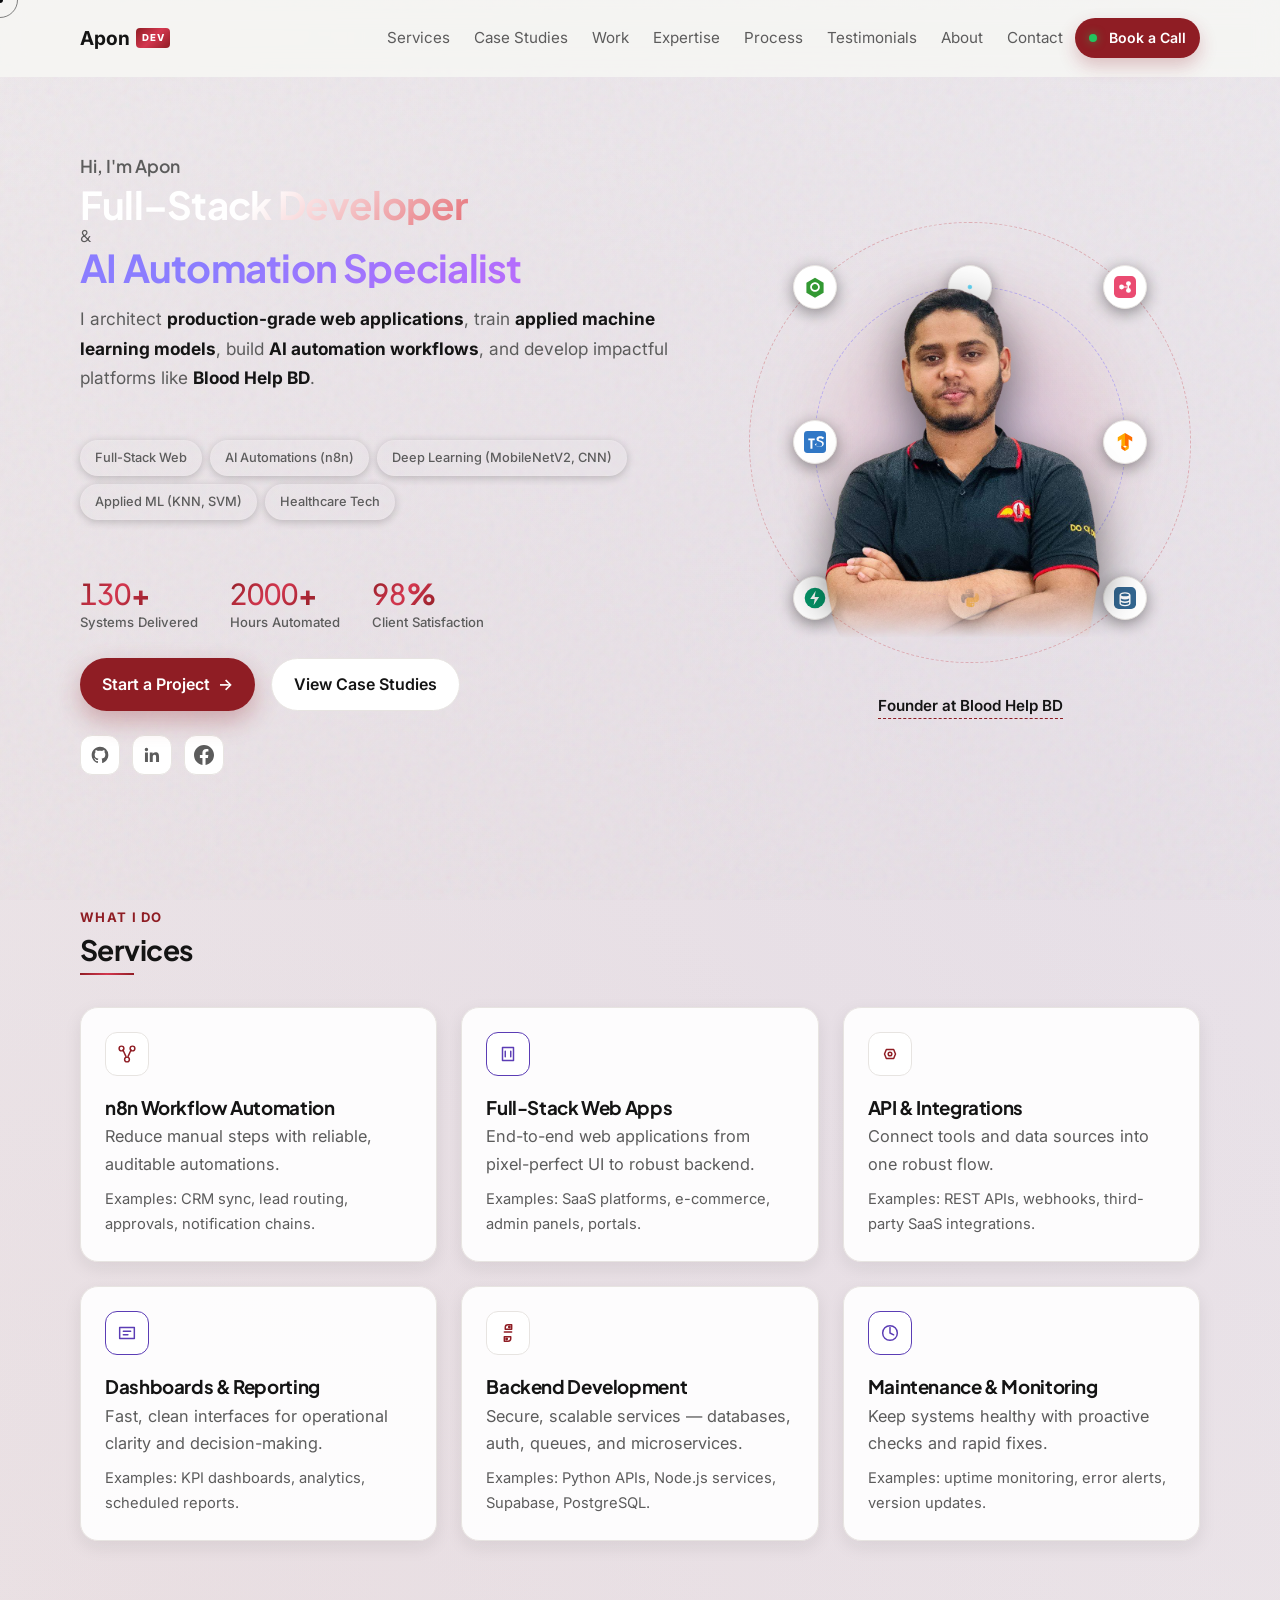
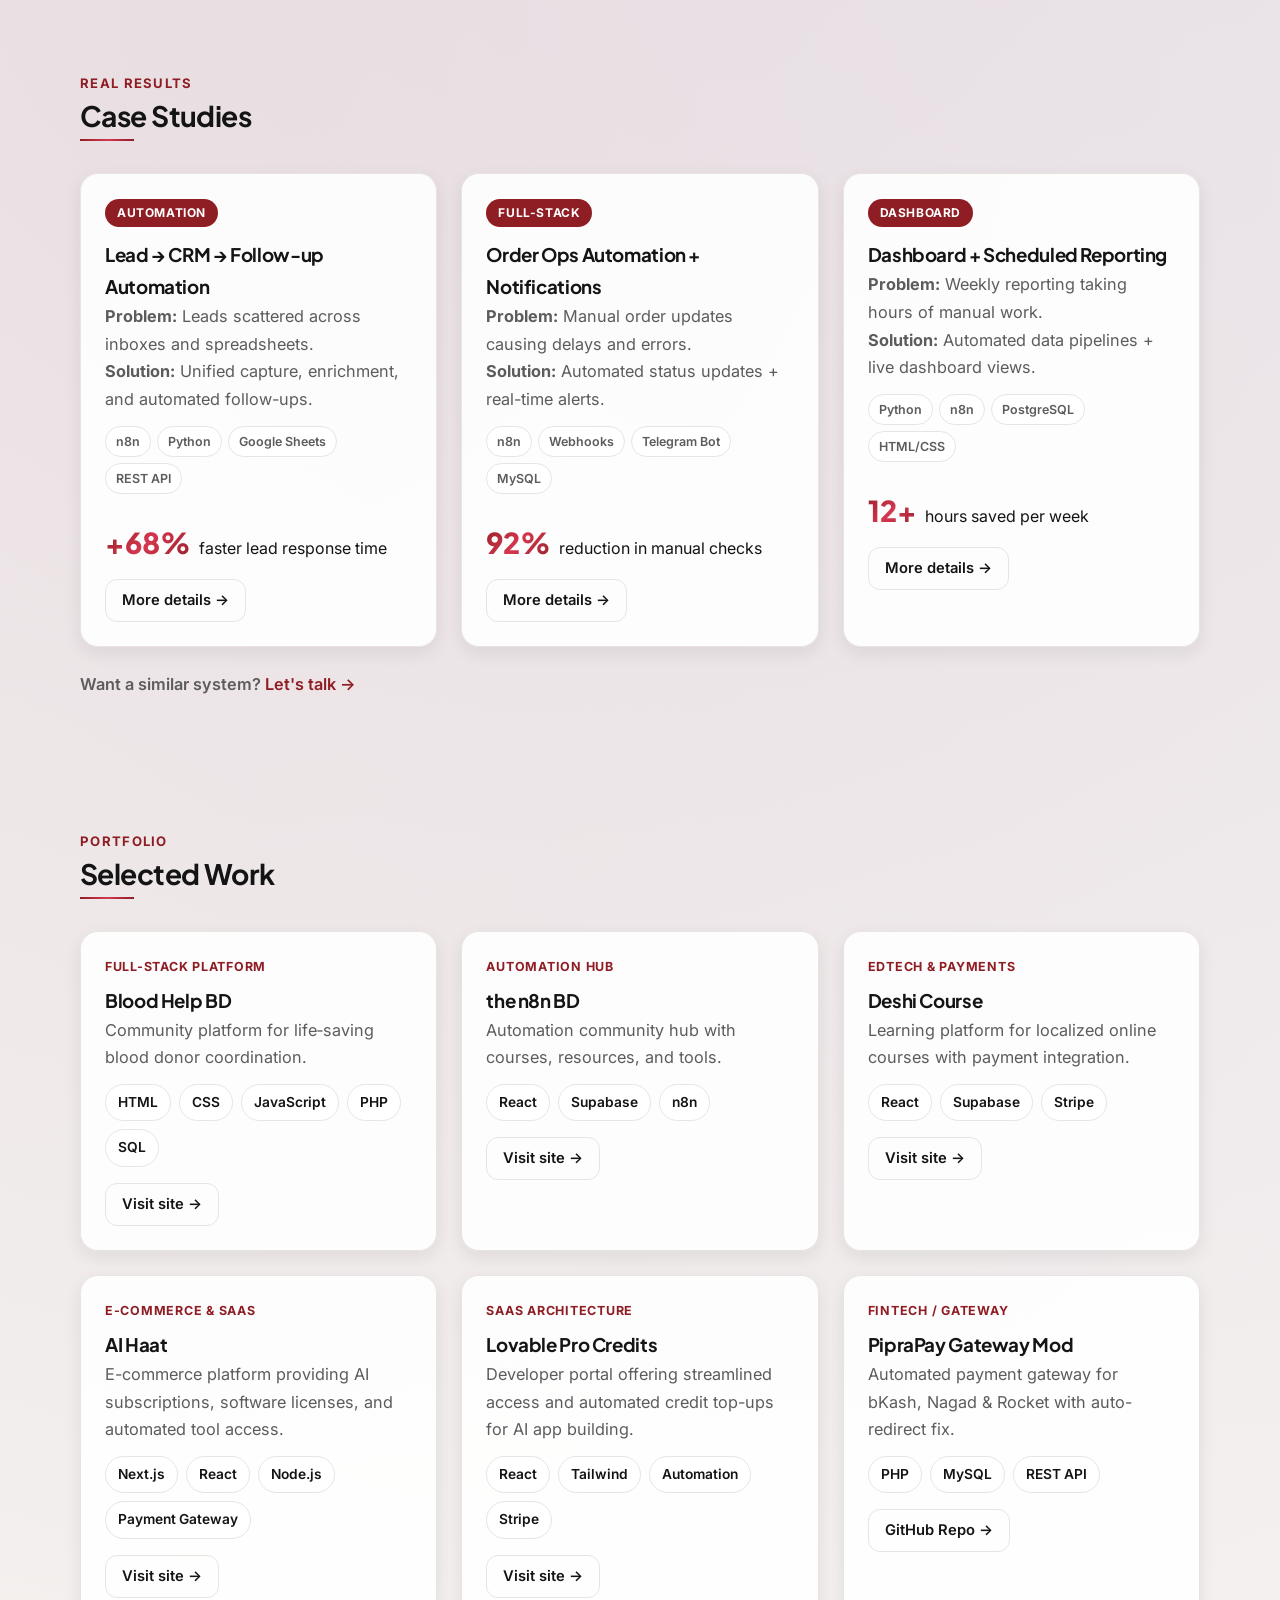
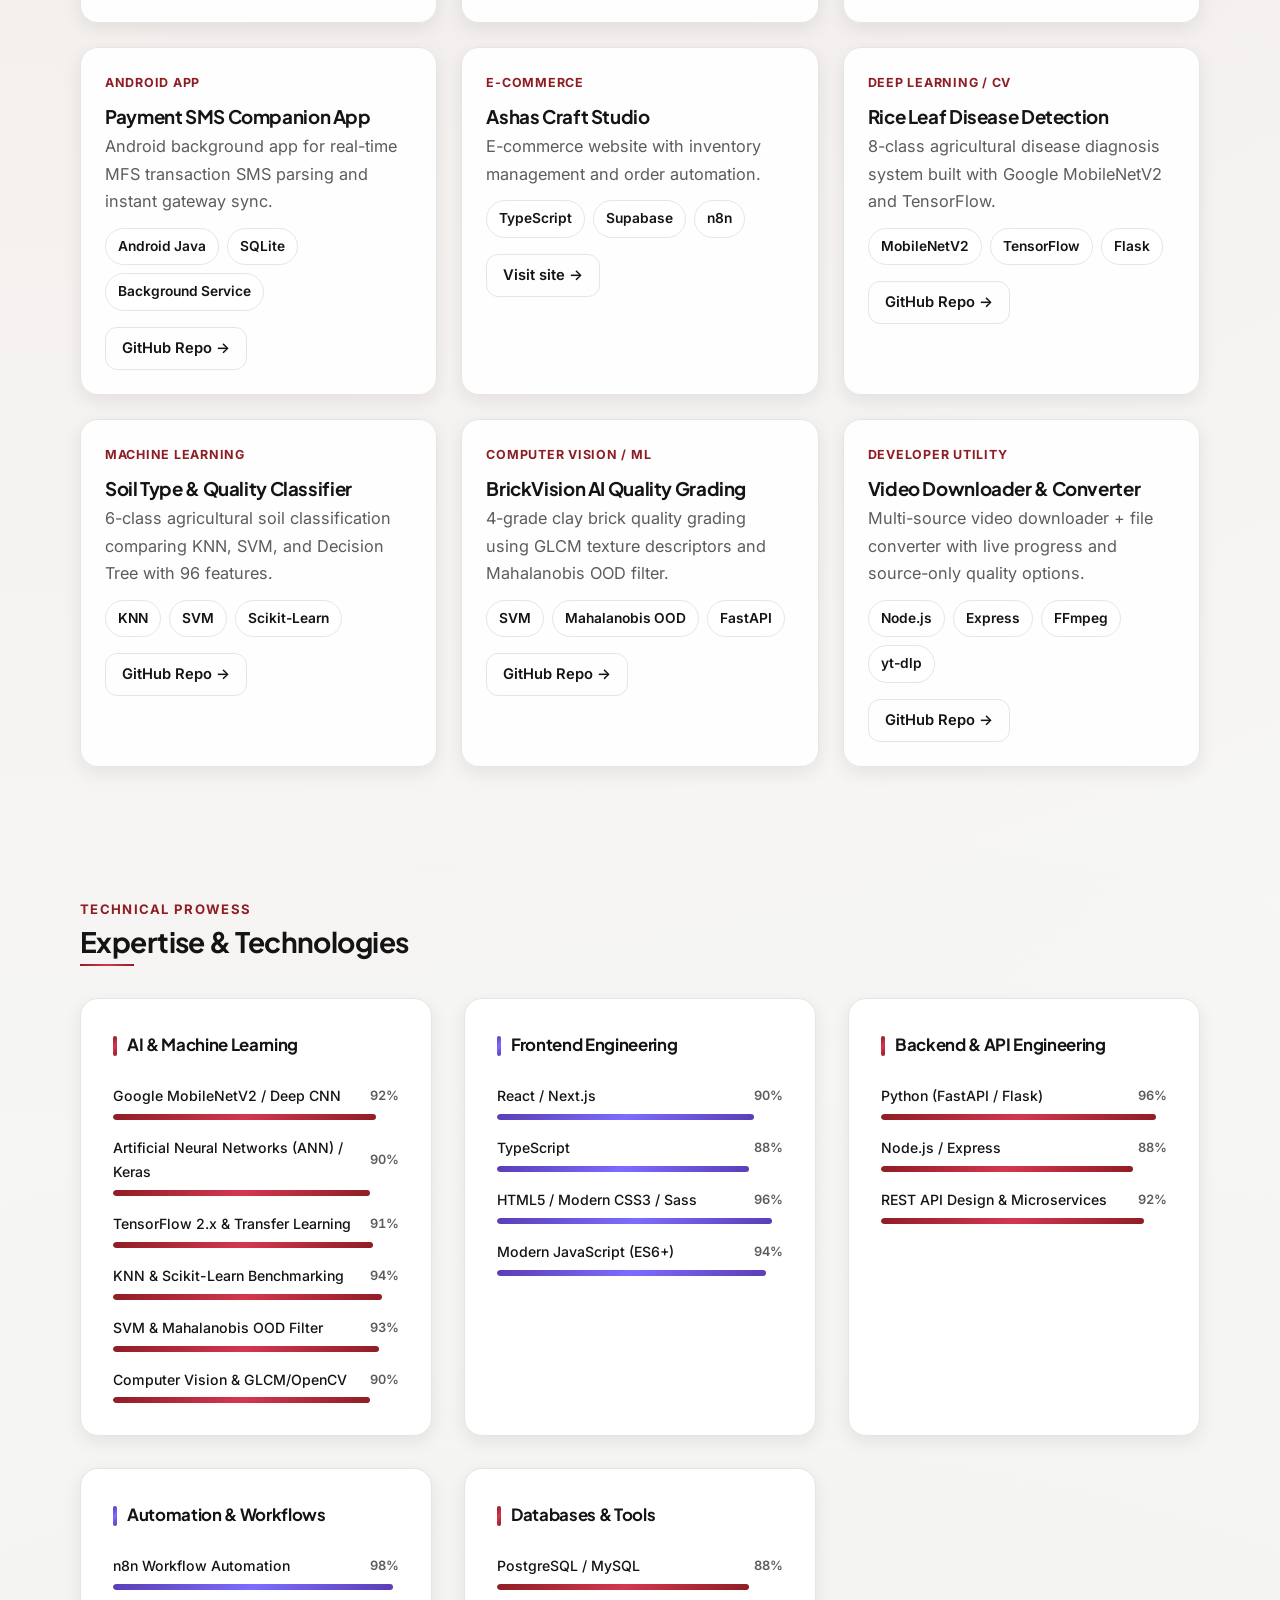
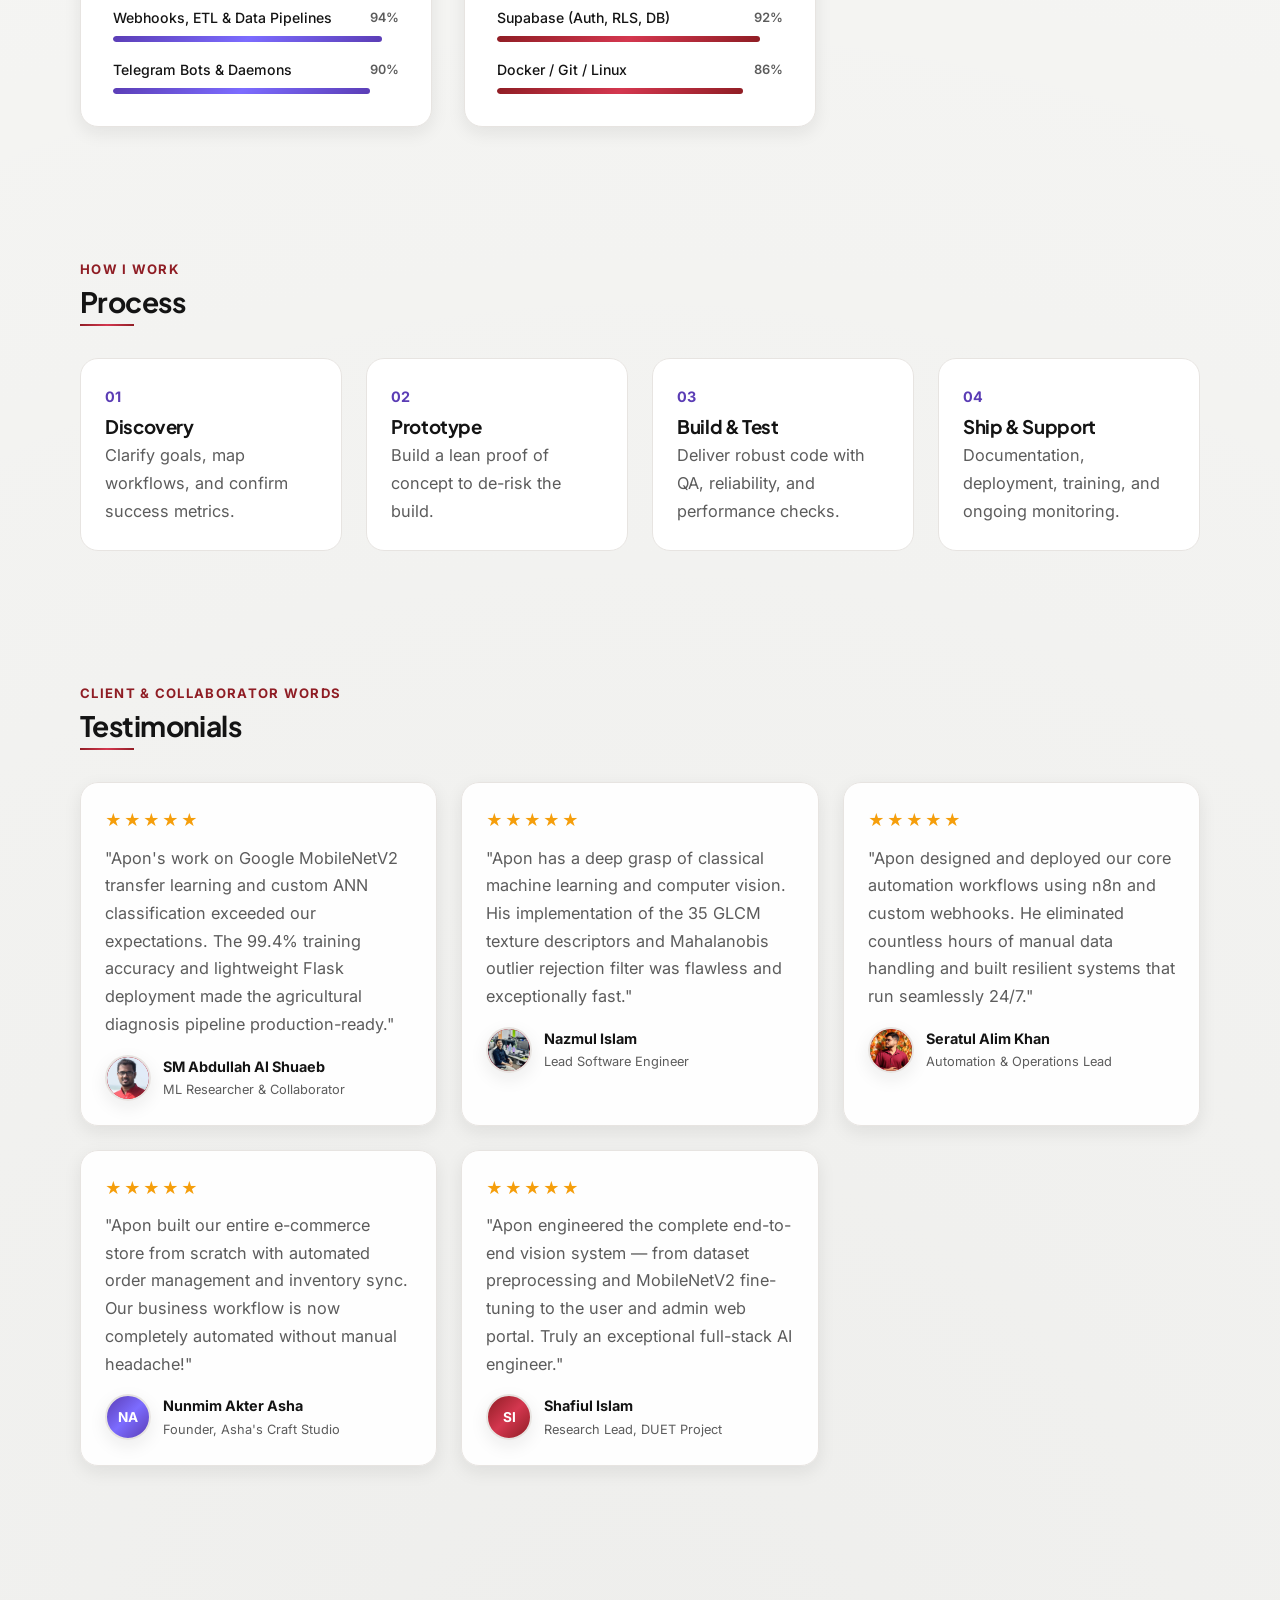
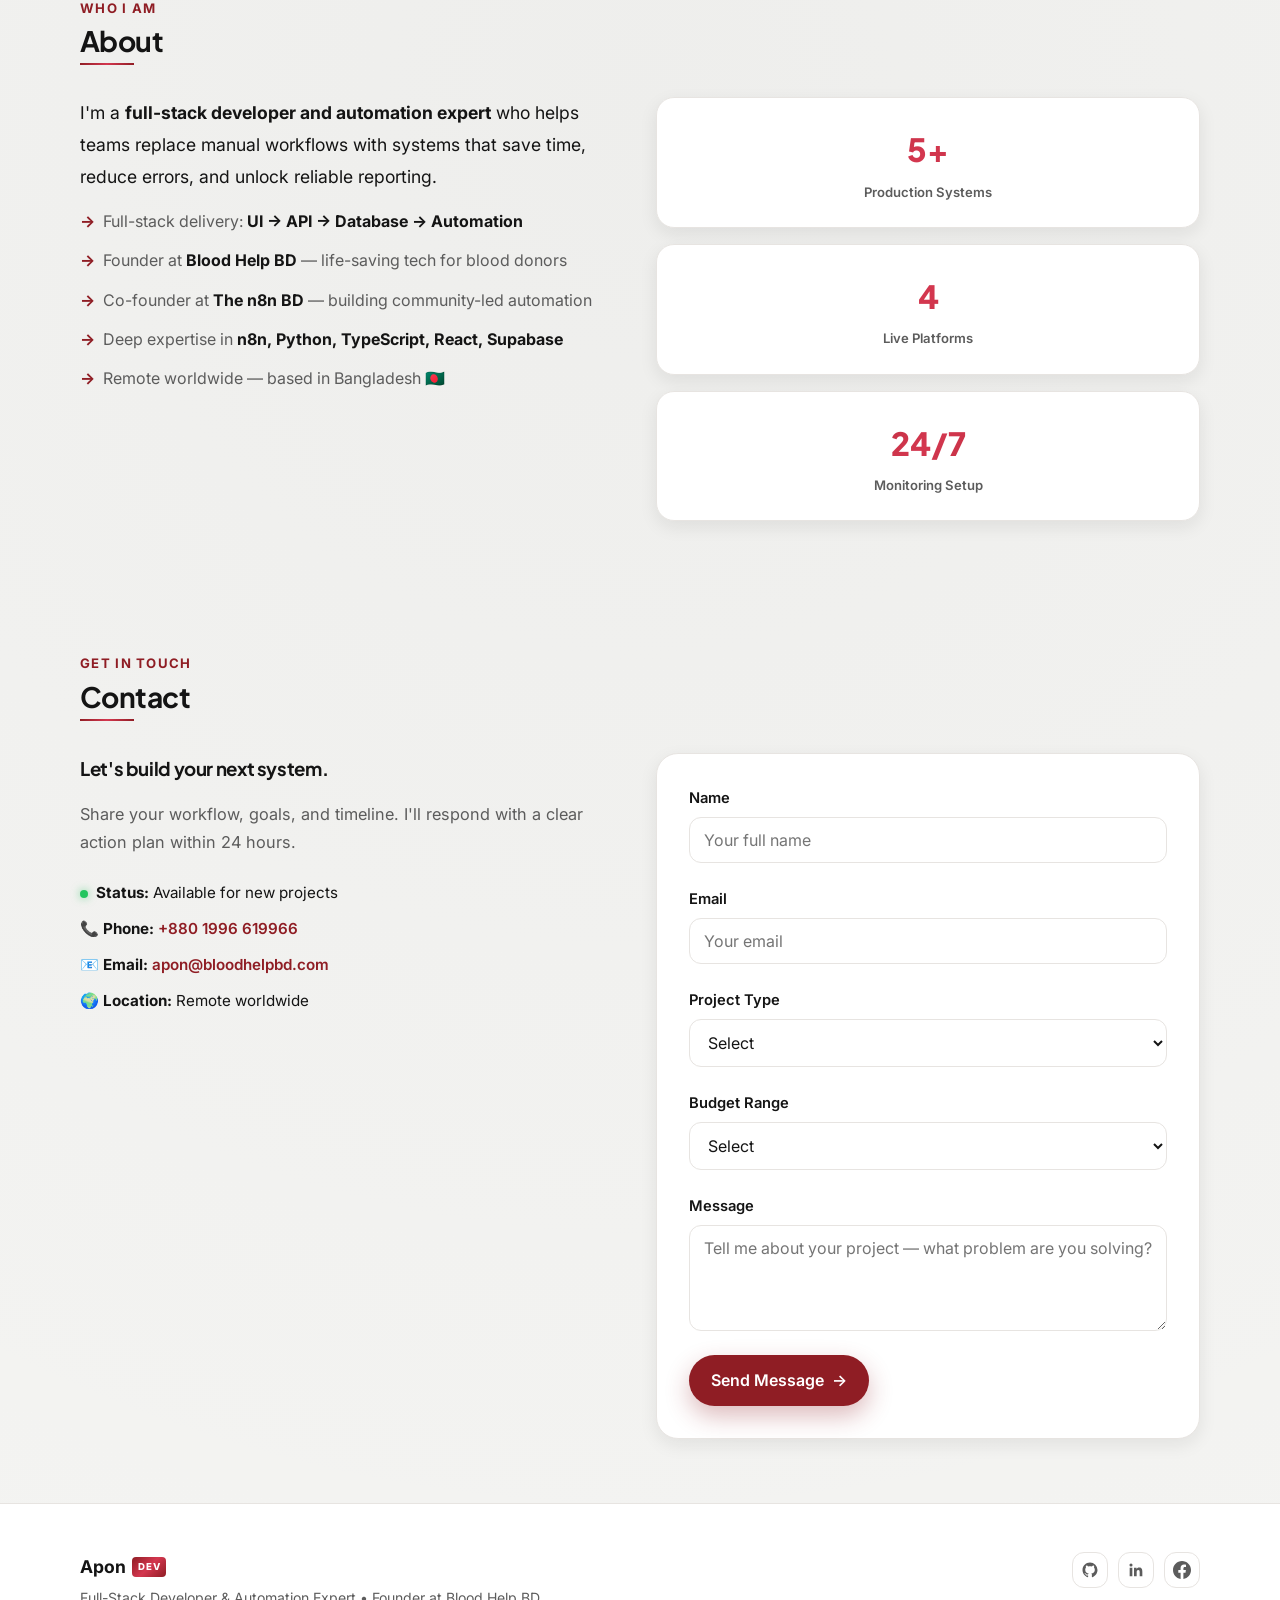
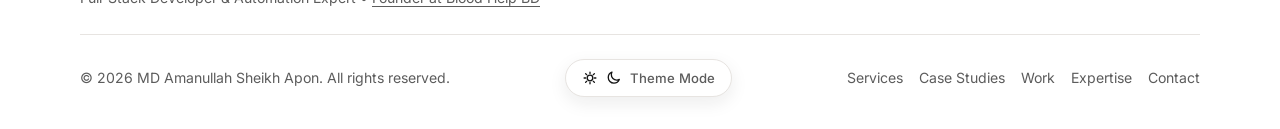
==== index.html @ ebb92e0a "feat: complete production portfolio website" ====
<!doctype html>
<html lang="en">

<head>
  <meta charset="utf-8" />
  <meta name="viewport" content="width=device-width, initial-scale=1" />
  <title>MD Amanullah Sheikh Apon — Full-Stack Developer, AI Automation & Machine Learning Specialist</title>
  <meta name="description"
    content="MD Amanullah Sheikh Apon (আপন / মো: আমানুল্লাহ শেখ আপন) - Full-Stack Developer, AI Automation Expert & Machine Learning Practitioner from Bangladesh. I build production-grade web apps, applied computer vision models (TensorFlow, Keras, Scikit-Learn), n8n workflows, and life-saving tech platforms like Blood Help BD." />
  <meta name="keywords"
    content="Apon, Sheikh Apon, Amanullah Sheikh Apon, MD Amanullah Sheikh Apon, MD Amanullah Sheikh, Amanullah Sheikh, Amanullah Apon, আপন, শেখ আপন, আমানুল্লাহ শেখ আপন, মো: আমানুল্লাহ শেখ আপন, মোঃ আমানুল্লাহ শেখ আপন, full-stack developer, AI automation expert, machine learning practitioner, deep learning, computer vision, TensorFlow, Keras, Scikit-Learn, Python developer, TypeScript developer, JavaScript developer, REST API developer, Blood Help BD, The n8n BD, workflow automation, freelance developer Bangladesh" />
  <meta name="author" content="MD Amanullah Sheikh Apon" />
  <meta name="robots" content="index, follow, max-image-preview:large, max-snippet:-1, max-video-preview:-1" />
  <link rel="canonical" href="https://apon-sheikh.com/" />
  <meta name="theme-color" content="#8f1d24" />
  <meta name="color-scheme" content="light dark" />

  <!-- Open Graph -->
  <meta property="og:title" content="MD Amanullah Sheikh Apon — Full-Stack Developer, AI Automation & Machine Learning Specialist" />
  <meta property="og:description"
    content="I build production-grade web apps, applied machine learning systems, intelligent automation workflows, and community platforms like Blood Help BD." />
  <meta property="og:image" content="https://apon-sheikh.com/assets/apon.png" />
  <meta property="og:image:width" content="1200" />
  <meta property="og:image:height" content="630" />
  <meta property="og:image:alt" content="MD Amanullah Sheikh Apon — Full-Stack Developer & AI Specialist" />
  <meta property="og:type" content="website" />
  <meta property="og:url" content="https://apon-sheikh.com/" />
  <meta property="og:site_name" content="Apon — Developer Portfolio" />
  <meta property="og:locale" content="en_US" />

  <!-- Twitter Card -->
  <meta name="twitter:card" content="summary_large_image" />
  <meta name="twitter:title" content="MD Amanullah Sheikh Apon — Full-Stack Developer & AI Specialist" />
  <meta name="twitter:description"
    content="Production-grade web apps, machine learning models, and intelligent automation pipelines. Hire me for your next project." />
  <meta name="twitter:image" content="https://apon-sheikh.com/assets/apon.png" />
  <meta name="twitter:image:alt" content="MD Amanullah Sheikh Apon Portfolio" />

  <!-- Favicon -->
  <link rel="icon" type="image/png" sizes="32x32" href="assets/apon.png" />
  <link rel="icon" type="image/png" sizes="16x16" href="assets/apon.png" />
  <link rel="apple-touch-icon" href="assets/apon.png" />

  <link rel="preconnect" href="https://fonts.googleapis.com" />
  <link rel="preconnect" href="https://fonts.gstatic.com" crossorigin />
  <link
    href="https://fonts.googleapis.com/css2?family=Inter:wght@400;500;600&family=Plus+Jakarta+Sans:wght@600;700;800&display=swap"
    rel="stylesheet" />

  <link rel="stylesheet" href="css/style.css?v=2.2" />

  <!-- JSON-LD Structured Data for Google Knowledge Graph & AI Search -->
  <script type="application/ld+json">
  {
    "@context": "https://schema.org",
    "@type": "Person",
    "name": "MD Amanullah Sheikh Apon",
    "alternateName": ["Apon", "Sheikh Apon", "Amanullah Sheikh Apon", "MD Amanullah Sheikh", "Amanullah Sheikh", "Amanullah Apon", "আপন", "শেখ আপন", "আমানুল্লাহ শেখ আপন", "মো: আমানুল্লাহ শেখ আপন"],
    "url": "https://apon-sheikh.com",
    "image": "https://apon-sheikh.com/assets/apon.png",
    "jobTitle": [
      "Full-Stack Web Developer",
      "AI Automation Expert",
      "Machine Learning Practitioner",
      "Founder at Blood Help BD"
    ],
    "nationality": {"@type": "Country", "name": "Bangladesh"},
    "description": "MD Amanullah Sheikh Apon (আপন) - Versatile Full-Stack Developer, AI Automation Specialist, and Machine Learning Practitioner from Bangladesh. Specializing in React, Python, TensorFlow, Scikit-Learn, n8n automations, and humanitarian technology.",
    "knowsAbout": [
      "Full-Stack Web Development",
      "AI Automation",
      "Machine Learning",
      "Deep Learning",
      "Computer Vision",
      "TensorFlow",
      "Keras",
      "Scikit-Learn",
      "Python",
      "TypeScript",
      "JavaScript",
      "React",
      "Next.js",
      "FastAPI",
      "Flask",
      "n8n Workflows",
      "REST API Design",
      "Blood Help BD",
      "Emergency Blood Donation Platforms"
    ],
    "sameAs": [
      "https://github.com/Apon-The-Bot",
      "https://www.linkedin.com/in/md-amanullah-sheikh-apon/",
      "https://www.facebook.com/mdamanullahsheikh.apon"
    ],
    "worksFor": [
      {
        "@type": "Organization",
        "name": "Blood Help BD",
        "url": "https://bloodhelpbd.com"
      },
      {
        "@type": "Organization",
        "name": "The n8n BD",
        "url": "https://then8nbd.com"
      }
    ]
  }
  </script>
      <style>
    /* === 100% FLUID RESPONSIVE ORBITAL TECH UNIVERSE === */

    /* Clean Solid Typography (No disco shifts) */
    .gradient-text {
      background: linear-gradient(135deg, #ffffff 40%, #e0525b 100%);
      -webkit-background-clip: text;
      -webkit-text-fill-color: transparent;
      animation: none !important;
    }
    .gradient-text-alt {
      background: linear-gradient(135deg, #8b7dff 30%, #b86bfc 100%);
      -webkit-background-clip: text;
      -webkit-text-fill-color: transparent;
      animation: none !important;
    }

    /* Clean Focus Tags */
    .hero-focus-tags {
      display: flex;
      flex-wrap: wrap;
      gap: 8px;
      margin-bottom: var(--space-4);
    }
    .focus-tag {
      font-size: 0.8rem;
      font-weight: 500;
      color: var(--muted);
      padding: 6px 14px;
      border-radius: 999px;
      background: rgba(255, 255, 255, 0.04);
      border: 1px solid rgba(255, 255, 255, 0.08);
      box-shadow: 0 2px 8px rgba(0, 0, 0, 0.2);
    }

    /* Hero Visual & Orbital Container */
    .hero-visual {
      display: flex !important;
      flex-direction: column;
      align-items: center;
      justify-content: center;
      width: 100%;
      position: relative;
      opacity: 1 !important;
      transform: none !important;
      gap: 16px;
    }

    .orbit-container {
      position: relative;
      width: min(460px, 92vw);
      max-width: 460px;
      aspect-ratio: 1;
      display: flex;
      align-items: center;
      justify-content: center;
      margin: 0 auto;
    }

    .orbit-glow-ambient {
      position: absolute;
      width: 68%;
      height: 68%;
      border-radius: 50%;
      background: radial-gradient(circle, rgba(124, 108, 255, 0.24) 0%, rgba(196, 61, 69, 0.16) 50%, transparent 72%);
      filter: blur(40px);
      z-index: 1;
      pointer-events: none;
    }

    .orbit-ring {
      position: absolute;
      border-radius: 50%;
      pointer-events: none;
      box-sizing: border-box;
    }

    .orbit-ring-inner {
      width: 68%;
      height: 68%;
      border: 1.5px dashed rgba(124, 108, 255, 0.42);
      z-index: 2;
      animation: orbit-spin 26s linear infinite;
    }

    .orbit-ring-outer {
      width: 96%;
      height: 96%;
      border: 1.5px dashed rgba(196, 61, 69, 0.32);
      z-index: 2;
      animation: orbit-spin-reverse 40s linear infinite;
    }

    .tech-planet {
      position: absolute;
      width: 44px;
      height: 44px;
      border-radius: 50%;
      background: var(--surface);
      border: 1.5px solid var(--border);
      box-shadow: 0 4px 16px rgba(0, 0, 0, 0.4);
      display: flex;
      align-items: center;
      justify-content: center;
      pointer-events: auto;
      cursor: pointer;
      transition: transform 0.25s ease, box-shadow 0.25s ease;
    }

    .tech-planet:hover {
      transform: scale(1.3) !important;
      box-shadow: 0 0 22px rgba(124, 108, 255, 0.85);
      z-index: 25;
    }

    .tech-planet svg {
      width: 22px;
      height: 22px;
      pointer-events: none;
    }

    .orbit-ring-inner .tech-planet {
      animation: orbit-counter-spin 26s linear infinite;
    }

    .orbit-ring-outer .tech-planet {
      animation: orbit-counter-spin-reverse 40s linear infinite;
    }

    @keyframes orbit-spin {
      from { transform: rotate(0deg); }
      to { transform: rotate(360deg); }
    }

    @keyframes orbit-counter-spin {
      from { transform: rotate(0deg); }
      to { transform: rotate(-360deg); }
    }

    @keyframes orbit-spin-reverse {
      from { transform: rotate(0deg); }
      to { transform: rotate(-360deg); }
    }

    @keyframes orbit-counter-spin-reverse {
      from { transform: rotate(0deg); }
      to { transform: rotate(360deg); }
    }

    /* Percentage-Based Geometric Planet Positions */
    .planet-react { top: -22px; left: calc(50% - 22px); }
    .planet-python { bottom: -22px; left: calc(50% - 22px); }
    .planet-ts { left: -22px; top: calc(50% - 22px); }
    .planet-tf { right: -22px; top: calc(50% - 22px); }

    .planet-node { top: calc(14.65% - 22px); left: calc(14.65% - 22px); }
    .planet-n8n { top: calc(14.65% - 22px); right: calc(14.65% - 22px); }
    .planet-fastapi { bottom: calc(14.65% - 22px); left: calc(14.65% - 22px); }
    .planet-sql { bottom: calc(14.65% - 22px); right: calc(14.65% - 22px); }

    /* Portrait Cutout at Center of Orbit */
    .orbit-portrait-cutout {
      position: relative;
      z-index: 4;
      height: 85%;
      width: auto;
      object-fit: contain;
      filter: drop-shadow(0 16px 24px rgba(0, 0, 0, 0.55));
      mask-image: linear-gradient(to bottom, black 86%, transparent 100%);
      -webkit-mask-image: linear-gradient(to bottom, black 86%, transparent 100%);
      animation: float 7s ease-in-out infinite;
    }

    .trust-line {
      font-size: 0.95rem;
      color: var(--muted);
      display: flex;
      align-items: center;
      justify-content: center;
      gap: 8px;
      margin-top: 4px;
      z-index: 5;
    }
    .trust-line a {
      color: var(--text);
      font-weight: 600;
      text-decoration: none;
      border-bottom: 1px dashed var(--accent);
      transition: color 0.2s ease, border-color 0.2s ease;
    }
    .trust-line a:hover {
      color: var(--accent);
      border-bottom-style: solid;
    }

    /* === RESPONSIVE (MOBILE & TABLET FLUIDITY) === */
    @media (max-width: 899px) {
      .hero-grid {
        display: flex !important;
        flex-direction: column-reverse;
        align-items: center;
        text-align: center;
        gap: var(--space-4);
      }
      .hero-content {
        order: 2;
        margin: 0 auto;
        width: 100%;
        max-width: 620px;
        display: flex;
        flex-direction: column;
        align-items: center;
      }
      .hero-visual {
        display: flex !important;
        order: 1;
        margin: 0 auto;
        width: 100%;
      }
      .orbit-container {
        width: min(340px, 86vw);
        max-width: 340px;
      }
      .tech-planet {
        width: 36px;
        height: 36px;
      }
      .tech-planet svg {
        width: 18px;
        height: 18px;
      }
      .planet-react { top: -18px; left: calc(50% - 18px); }
      .planet-python { bottom: -18px; left: calc(50% - 18px); }
      .planet-ts { left: -18px; top: calc(50% - 18px); }
      .planet-tf { right: -18px; top: calc(50% - 18px); }
      .planet-node { top: calc(14.65% - 18px); left: calc(14.65% - 18px); }
      .planet-n8n { top: calc(14.65% - 18px); right: calc(14.65% - 18px); }
      .planet-fastapi { bottom: calc(14.65% - 18px); left: calc(14.65% - 18px); }
      .planet-sql { bottom: calc(14.65% - 18px); right: calc(14.65% - 18px); }

      .portrait-inline {
        display: none !important;
      }
      .hero-headline {
        display: block;
      }
      .hero-actions {
        justify-content: center;
        width: 100%;
      }
      .hero-focus-tags {
        justify-content: center;
      }
      .stat-row {
        justify-content: center;
        width: 100%;
      }
      .social-links {
        justify-content: center;
      }
    }

    @media (max-width: 480px) {
      .orbit-container {
        width: 290px;
        max-width: 290px;
      }
      .tech-planet {
        width: 32px;
        height: 32px;
      }
      .tech-planet svg {
        width: 16px;
        height: 16px;
      }
      .planet-react { top: -16px; left: calc(50% - 16px); }
      .planet-python { bottom: -16px; left: calc(50% - 16px); }
      .planet-ts { left: -16px; top: calc(50% - 16px); }
      .planet-tf { right: -16px; top: calc(50% - 16px); }
      .planet-node { top: calc(14.65% - 16px); left: calc(14.65% - 16px); }
      .planet-n8n { top: calc(14.65% - 16px); right: calc(14.65% - 16px); }
      .planet-fastapi { bottom: calc(14.65% - 16px); left: calc(14.65% - 16px); }
      .planet-sql { bottom: calc(14.65% - 16px); right: calc(14.65% - 16px); }

      .stat-row {
        display: grid !important;
        grid-template-columns: repeat(3, 1fr) !important;
        gap: 8px !important;
        width: 100%;
      }
      .stat-item {
        padding: 8px 4px;
      }
      .hero-actions {
        flex-direction: column;
        width: 100%;
        gap: 10px;
      }
      .hero-actions .btn {
        width: 100%;
        justify-content: center;
      }
    }
  
    /* Hide hero focus tags on phones/tablets, placed in footer instead */
    
    @media (max-width: 899px) {
      .hero-focus-tags, .hero .trust-line {
        display: none !important;
      }
    }
  
    /* Mobile Stats: Clean, borderless, perfectly centered numbers & labels */
    @media (max-width: 899px) {
      .stat-row {
        display: flex !important;
        flex-direction: row !important;
        justify-content: space-around !important;
        align-items: flex-start !important;
        width: 100% !important;
        max-width: 440px !important;
        margin: 16px auto 22px !important;
        padding: 0 !important;
        background: transparent !important;
        border: none !important;
        box-shadow: none !important;
        border-radius: 0 !important;
        gap: 10px !important;
      }
      .stat-item {
        display: flex !important;
        flex-direction: column !important;
        align-items: center !important;
        text-align: center !important;
        flex: 1 !important;
        padding: 0 !important;
        border: none !important;
      }
      .stat-item strong {
        font-size: 1.55rem !important;
        line-height: 1.1 !important;
        justify-content: center !important;
        text-align: center !important;
        display: inline-flex !important;
        align-items: baseline !important;
      }
      .stat-item span {
        font-size: 0.78rem !important;
        line-height: 1.3 !important;
        text-align: center !important;
        margin-top: 4px !important;
        color: var(--muted) !important;
      }
    }
  </style>
  <style id="hero-critical-css">
    /* Physical DOM has hero-visual first so mobile is 100% top */
    .hero-grid {
      display: flex;
      flex-direction: column;
      align-items: center;
      gap: 24px;
    }
    .hero-visual {
      width: 100%;
      display: flex;
      flex-direction: column;
      align-items: center;
      justify-content: center;
    }
    .hero-content {
      width: 100%;
      display: flex;
      flex-direction: column;
      align-items: center;
      text-align: center;
    }
    .hero-headline {
      text-align: center;
    }
    .subheadline {
      text-align: center;
      margin: 12px auto 20px;
    }
    .hero-focus-tags, .stat-row, .hero-actions, .social-links {
      justify-content: center;
    }

    /* On Desktop (>= 900px), use Grid Areas to put Content on Left, Visual on Right */
    @media (min-width: 900px) {
      .hero-grid {
        display: grid !important;
        grid-template-columns: 1.2fr 0.8fr !important;
        grid-template-areas: "content visual" !important;
        align-items: center !important;
        text-align: left !important;
        gap: 40px !important;
      }
      .hero-content {
        grid-area: content !important;
        align-items: flex-start !important;
        text-align: left !important;
      }
      .hero-headline {
        text-align: left !important;
      }
      .subheadline {
        text-align: left !important;
        margin: 16px 0 24px !important;
      }
      .hero-visual {
        grid-area: visual !important;
      }
      .hero-focus-tags, .stat-row, .hero-actions, .social-links {
        justify-content: flex-start !important;
      }
    }
  </style>
</head>

<body>
  <!-- Scroll Progress Bar -->
  <div class="scroll-progress" id="scroll-progress" aria-hidden="true"></div>

  <div class="page-noise" aria-hidden="true"></div>

  <!-- Custom Cursor -->
  <div class="custom-cursor" id="custom-cursor" aria-hidden="true">
    <div class="cursor-dot"></div>
    <div class="cursor-ring"></div>
  </div>

  <header class="site-header" id="top">
    <div class="container header-inner">
      <a href="index.html" class="logo" aria-label="Apon home">
        <span class="logo-text">Apon</span>
        <span class="logo-badge">DEV</span>
      </a>

      <div class="header-controls">
        <nav class="nav" aria-label="Primary">
          <button class="nav-toggle" aria-expanded="false" aria-controls="mobile-menu">
            <span class="sr-only">Toggle navigation</span>
            <span class="hamburger"></span>
          </button>
          <ul class="nav-links" id="mobile-menu">
            <li><a href="#services">Services</a></li>
            <li><a href="#case-studies">Case Studies</a></li>
            <li><a href="#work">Work</a></li>
            <li><a href="#expertise">Expertise</a></li>
            <li><a href="#process">Process</a></li>
            <li><a href="#testimonials">Testimonials</a></li>
            <li><a href="#about">About</a></li>
            <li><a href="#contact">Contact</a></li>
          </ul>
        </nav>

                

        <div class="header-actions">
          <a class="btn btn-primary header-cta" href="#contact">
            <span class="availability-dot"></span>
            Book a Call
          </a>
        </div>
      </div>
    </div>
  </header>

  <main>
    <section class="hero" id="hero">
      <div class="container hero-grid">
        <!-- TOP ON MOBILE / RIGHT ON DESKTOP: ORBITAL TECH UNIVERSE -->
        <div class="hero-visual">
          <div class="orbit-container">
            <div class="orbit-glow-ambient" aria-hidden="true"></div>

            <!-- Inner Orbit Ring (Core Languages & DL Stack) -->
            <div class="orbit-ring orbit-ring-inner">
              <div class="tech-planet planet-react" title="React.js">
                <svg viewBox="0 0 115 102" fill="#61DAFB">
                  <ellipse rx="11" ry="4.2" cx="57" cy="51" fill="none" stroke="#61DAFB" stroke-width="4.2" transform="rotate(30 57 51)"/>
                  <ellipse rx="11" ry="4.2" cx="57" cy="51" fill="none" stroke="#61DAFB" stroke-width="4.2" transform="rotate(90 57 51)"/>
                  <ellipse rx="11" ry="4.2" cx="57" cy="51" fill="none" stroke="#61DAFB" stroke-width="4.2" transform="rotate(150 57 51)"/>
                  <circle cx="57" cy="51" r="5" fill="#61DAFB"/>
                </svg>
              </div>
              <div class="tech-planet planet-python" title="Python">
                <svg viewBox="0 0 128 128">
                  <path fill="#3776AB" d="M63.5 12c-27.4 0-25.7 11.9-25.7 11.9l.03 12.3h26.2v3.7H27.4S12 38.1 12 65.4c0 27.4 13.5 26.5 13.5 26.5h8v-11.4s-.4-13.5 13.3-13.5h25.8s12.7.2 12.7-12.3V24.3S87.4 12 63.5 12zm-14 7.6c2.5 0 4.5 2 4.5 4.5s-2 4.5-4.5 4.5-4.5-2-4.5-4.5 2-4.5 4.5-4.5z"/>
                  <path fill="#FFD438" d="M64.5 116c27.4 0 25.7-11.9 25.7-11.9l-.03-12.3H64v-3.7h36.6s15.4 1.8 15.4-25.5c0-27.4-13.5-26.5-13.5-26.5h-8v11.4s.4 13.5-13.3 13.5H55.4s-12.7-.2-12.7 12.3v30.4s-2.1 12.3 21.8 12.3zm14-7.6c-2.5 0-4.5-2-4.5-4.5s2-4.5 4.5-4.5 4.5 2 4.5 4.5-2 4.5-4.5 4.5z"/>
                </svg>
              </div>
              <div class="tech-planet planet-ts" title="TypeScript">
                <svg viewBox="0 0 128 128">
                  <rect width="128" height="128" rx="20" fill="#3178C6"/>
                  <path fill="#ffffff" d="M69.8 82.5c1.8 2.8 4.3 4.9 7.6 6.3 3.3 1.4 7.1 2.1 11.3 2.1 3.5 0 6.6-.5 9.1-1.6 2.6-1.1 4.5-2.7 5.9-4.8 1.3-2.1 2-4.6 2-7.4 0-3.1-.9-5.7-2.6-7.8-1.7-2.1-4.2-3.8-7.5-5.2-2.3-.9-5-1.9-8.1-2.9-3.1-1-5.6-2-7.5-3-2.4-1.3-4.2-2.9-5.4-4.8-1.2-1.9-1.8-4.3-1.8-7.2 0-3.3.9-6.1 2.8-8.4 1.8-2.3 4.5-4.1 7.9-5.3 3.4-1.2 7.3-1.8 11.8-1.8 4.8 0 9.2.9 13.1 2.7 3.9 1.8 6.9 4.3 9 7.6l-10.4 7c-1.3-1.9-3-3.3-5-4.3-2.1-1-4.4-1.5-7-1.5-2.8 0-5.1.5-6.9 1.4-1.8 1-2.7 2.4-2.7 4.3 0 1.6.7 3 2.1 4.1 1.4 1.1 3.7 2.1 6.8 3.1 3.4 1.1 6.5 2.2 9.2 3.3 3.7 1.6 6.5 3.6 8.5 6 2 2.4 3 5.4 3 9.1 0 3.7-1 7-3 9.8-2 2.8-4.9 5-8.6 6.5-3.8 1.5-8.2 2.3-13.4 2.3-6.1 0-11.6-1.2-16.5-3.7-4.9-2.5-8.5-6.1-10.8-10.8l11.4-6.8zM25 43.7h37.4V54H49.1v49.8H37.3V54H25V43.7z"/>
                </svg>
              </div>
              <div class="tech-planet planet-tf" title="TensorFlow">
                <svg viewBox="0 0 128 128">
                  <path fill="#FF6F00" d="M64 12l42 24.3v24.2l-21-12.1v48.4L64 84.7V12z"/>
                  <path fill="#FFA800" d="M64 12L22 36.3v24.2l21-12.1v48.4l21-12.1V12z"/>
                  <path fill="#FF6F00" d="M43 84.7l21 12.1v19.2l-21-12.1V84.7z"/>
                  <path fill="#FFA800" d="M64 96.8l21-12.1v19.2l-21 12.1V96.8z"/>
                </svg>
              </div>
            </div>

            <!-- Outer Orbit Ring (Backend & Infrastructure) -->
            <div class="orbit-ring orbit-ring-outer">
              <div class="tech-planet planet-node" title="Node.js">
                <svg viewBox="0 0 128 128">
                  <path fill="#339933" d="M64 10l50 29v58L64 126 14 97V39l50-29z"/>
                  <path fill="#ffffff" d="M64 36c-15.5 0-28 12.5-28 28s12.5 28 28 28 28-12.5 28-28-12.5-28-28-28zm0 46c-9.9 0-18-8.1-18-18s8.1-18 18-18 18 8.1 18 18-8.1 18-18 18z"/>
                </svg>
              </div>
              <div class="tech-planet planet-n8n" title="n8n Automation">
                <svg viewBox="0 0 128 128">
                  <rect width="128" height="128" rx="28" fill="#EA4B71"/>
                  <circle cx="44" cy="64" r="14" fill="#ffffff"/>
                  <circle cx="84" cy="44" r="14" fill="#ffffff"/>
                  <circle cx="84" cy="84" r="14" fill="#ffffff"/>
                  <path d="M44 64h40M84 44v40" stroke="#ffffff" stroke-width="7" stroke-linecap="round"/>
                </svg>
              </div>
              <div class="tech-planet planet-fastapi" title="FastAPI">
                <svg viewBox="0 0 128 128">
                  <circle cx="64" cy="64" r="60" fill="#059669"/>
                  <path fill="#ffffff" d="M68 22L36 70h26l-6 36 32-48H62l6-36z"/>
                </svg>
              </div>
              <div class="tech-planet planet-sql" title="PostgreSQL / Databases">
                <svg viewBox="0 0 128 128">
                  <rect width="128" height="128" rx="28" fill="#336791"/>
                  <path fill="#ffffff" d="M64 30c-18 0-32 7-32 16v50c0 9 14 16 32 16s32-7 32-16V46c0-9-14-16-32-16zm0 8c14 0 24 5 24 8s-10 8-24 8-24-5-24-8 10-8 24-8zm0 66c-14 0-24-5-24-8v-9c6 4 14 6 24 6s18-2 24-6v9c0 3-10 8-24 8zm0-20c-14 0-24-5-24-8v-9c6 4 14 6 24 6s18-2 24-6v9c0 3-10 8-24 8z"/>
                </svg>
              </div>
            </div>

            <!-- Portrait Cutout at Center -->
            <img src="assets/apon.png" alt="MD Amanullah Sheikh Apon" class="orbit-portrait-cutout" loading="eager" />
          </div>
          <div class="trust-line">
            <a href="https://bloodhelpbd.com" target="_blank" rel="noopener">Founder at Blood Help BD</a>
          </div>
        </div>

        <!-- BELOW ON MOBILE / LEFT ON DESKTOP: HERO CONTENT -->
        <div class="hero-content">
          <div class="hero-headline">
            <h1>
              <span class="headline-greeting">Hi, I'm Apon</span>
              <span class="headline-first gradient-text">Full–Stack Developer</span>
              <span class="headline-amp">&</span>
              <span class="headline-first gradient-text-alt">AI Automation Specialist</span>
            </h1>
          </div>
          <p class="subheadline">
            I architect <strong>production-grade web applications</strong>, train <strong>applied machine learning models</strong>, build <strong>AI automation workflows</strong>, and develop impactful platforms like <strong>Blood Help BD</strong>.
          </p>

          <div class="hero-focus-tags">
            <span class="focus-tag">Full-Stack Web</span>
            <span class="focus-tag">AI Automations (n8n)</span>
            <span class="focus-tag">Deep Learning (MobileNetV2, CNN)</span>
            <span class="focus-tag">Applied ML (KNN, SVM)</span>
            <span class="focus-tag">Healthcare Tech</span>
          </div>

          <div class="stat-row">
            <div class="stat-item">
              <strong><span class="count-up" data-count="130">130</span>+</strong>
              <span>Systems Delivered</span>
            </div>
            <div class="stat-item">
              <strong><span class="count-up" data-count="2000">2000</span>+</strong>
              <span>Hours Automated</span>
            </div>
            <div class="stat-item">
              <strong><span class="count-up" data-count="98">98</span>%</strong>
              <span>Client Satisfaction</span>
            </div>
          </div>

          <div class="hero-actions">
            <a class="btn btn-primary btn-glow" href="#contact">
              <span class="btn-text">Start a Project</span>
              <span class="btn-arrow">&rarr;</span>
            </a>
            <a class="btn btn-secondary" href="#case-studies">View Case Studies</a>
          </div>

          <div class="social-links">
            <a href="https://github.com/Apon-The-Bot" target="_blank" rel="noopener noreferrer" aria-label="GitHub" class="social-link">
              <svg viewBox="0 0 24 24">
                <path d="M12 2C6.48 2 2 6.48 2 12c0 4.42 2.87 8.17 6.84 9.5.5.08.66-.23.66-.5v-1.69c-2.77.6-3.36-1.34-3.36-1.34-.46-1.16-1.11-1.47-1.11-1.47-.91-.62.07-.6.07-.6 1 .07 1.53 1.03 1.53 1.03.87 1.52 2.34 1.07 2.91.83.09-.65.35-1.09.63-1.34-2.22-.25-4.55-1.11-4.55-4.92 0-1.11.38-2 1.03-2.71-.1-.25-.45-1.29.1-2.64 0 0 .84-.27 2.75 1.02.8-.22 1.65-.33 2.5-.33.85 0 1.7.11 2.5.33 1.91-1.29 2.75-1.02 2.75-1.02.55 1.35.2 2.39.1 2.64.65.71 1.03 1.6 1.03 2.71 0 3.82-2.34 4.66-4.57 4.91.36.31.69.92.69 1.85V21c0 .27.16.59.67.5C19.14 20.16 22 16.42 22 12A10 10 0 0 0 12 2z"/>
              </svg>
            </a>
            <a href="https://www.linkedin.com/in/md-amanullah-sheikh-apon/" target="_blank" rel="noopener noreferrer" aria-label="LinkedIn" class="social-link">
              <svg viewBox="0 0 24 24">
                <path d="M20.45 20.45h-3.56v-5.57c0-1.33-.02-3.04-1.85-3.04-1.85 0-2.14 1.45-2.14 2.94v5.67H9.34V9h3.41v1.56h.05c.48-.9 1.64-1.85 3.37-1.85 3.6 0 4.27 2.37 4.27 5.46v6.27zM5.34 7.43a2.06 2.06 0 1 1 0-4.13 2.06 2.06 0 0 1 0 4.13zM7.12 20.45H3.56V9h3.56v11.45z"/>
              </svg>
            </a>
            <a href="https://www.facebook.com/mdamanullahsheikh.apon" target="_blank" rel="noopener noreferrer" aria-label="Facebook" class="social-link">
              <svg viewBox="0 0 24 24">
                <path d="M24 12.07C24 5.41 18.63 0 12 0S0 5.4 0 12.07C0 18.1 4.39 23.1 10.13 24v-8.44H7.08v-3.49h3.04V9.41c0-3.02 1.79-4.7 4.53-4.7 1.31 0 2.68.24 2.68.24v2.97h-1.51c-1.49 0-1.95.93-1.95 1.89v2.26h3.33l-.53 3.5h-2.8V24C19.62 23.1 24 18.1 24 12.07z"/>
              </svg>
            </a>
          </div>
        </div>

        </div>
    </section>

    <section class="section" id="services">
      <div class="container">
        <div class="section-heading reveal">
          <span class="section-tag">What I Do</span>
          <h2>Services</h2>
          <span class="heading-underline"></span>
        </div>
        <div class="cards-grid">
          <article class="card reveal tilt-card">
            <div class="icon">
              <svg viewBox="0 0 24 24" aria-hidden="true">
                <circle cx="6" cy="6" r="2.6"></circle>
                <circle cx="18" cy="6" r="2.6"></circle>
                <circle cx="12" cy="18" r="2.6"></circle>
                <path d="M7.6 7.6l3.2 7M16.4 7.6l-3.2 7"></path>
              </svg>
            </div>
            <h3>n8n Workflow Automation</h3>
            <p>Reduce manual steps with reliable, auditable automations.</p>
            <span class="examples">Examples: CRM sync, lead routing, approvals, notification chains.</span>
          </article>
          <article class="card reveal tilt-card">
            <div class="icon icon-alt">
              <svg viewBox="0 0 24 24" aria-hidden="true">
                <path d="M6 5h12v14H6z"></path>
                <path d="M9 9v6M15 9v6"></path>
              </svg>
            </div>
            <h3>Full-Stack Web Apps</h3>
            <p>End-to-end web applications from pixel-perfect UI to robust backend.</p>
            <span class="examples">Examples: SaaS platforms, e-commerce, admin panels, portals.</span>
          </article>
          <article class="card reveal tilt-card">
            <div class="icon">
              <svg viewBox="0 0 24 24" aria-hidden="true">
                <path d="M8 7h8l2 5-2 5H8l-2-5z"></path>
                <circle cx="12" cy="12" r="2"></circle>
              </svg>
            </div>
            <h3>API & Integrations</h3>
            <p>Connect tools and data sources into one robust flow.</p>
            <span class="examples">Examples: REST APIs, webhooks, third-party SaaS integrations.</span>
          </article>
          <article class="card reveal tilt-card">
            <div class="icon icon-alt">
              <svg viewBox="0 0 24 24" aria-hidden="true">
                <path d="M4 6h16v12H4z"></path>
                <path d="M8 10h8M8 14h5"></path>
              </svg>
            </div>
            <h3>Dashboards & Reporting</h3>
            <p>Fast, clean interfaces for operational clarity and decision-making.</p>
            <span class="examples">Examples: KPI dashboards, analytics, scheduled reports.</span>
          </article>
          <article class="card reveal tilt-card">
            <div class="icon">
              <svg viewBox="0 0 24 24" aria-hidden="true">
                <path d="M9 6c0-1.7 1.3-3 3-3h4v5H9z"></path>
                <circle cx="13.5" cy="5.5" r="0.8"></circle>
                <path d="M15 18c0 1.7-1.3 3-3 3H8v-5h7z"></path>
                <circle cx="10.5" cy="18.5" r="0.8"></circle>
                <path d="M8 11h8"></path>
              </svg>
            </div>
            <h3>Backend Development</h3>
            <p>Secure, scalable services — databases, auth, queues, and microservices.</p>
            <span class="examples">Examples: Python APIs, Node.js services, Supabase, PostgreSQL.</span>
          </article>
          <article class="card reveal tilt-card">
            <div class="icon icon-alt">
              <svg viewBox="0 0 24 24" aria-hidden="true">
                <path d="M12 6v6l4 2"></path>
                <circle cx="12" cy="12" r="8"></circle>
              </svg>
            </div>
            <h3>Maintenance & Monitoring</h3>
            <p>Keep systems healthy with proactive checks and rapid fixes.</p>
            <span class="examples">Examples: uptime monitoring, error alerts, version updates.</span>
          </article>
        </div>
      </div>
    </section>

    <section class="section" id="case-studies">
      <div class="container">
        <div class="section-heading reveal">
          <span class="section-tag">Real Results</span>
          <h2>Case Studies</h2>
          <span class="heading-underline"></span>
        </div>
        <div class="cards-grid case-grid">
          <article class="card reveal tilt-card" data-case="lead-crm">
            <div class="case-badge">Automation</div>
            <h3>Lead → CRM → Follow-up Automation</h3>
            <p><strong>Problem:</strong> Leads scattered across inboxes and spreadsheets.</p>
            <p><strong>Solution:</strong> Unified capture, enrichment, and automated follow-ups.</p>
            <div class="case-stack">
              <span>n8n</span><span>Python</span><span>Google Sheets</span><span>REST API</span>
            </div>
            <div class="case-result">
              <span class="result-number">+68%</span>
              <span>faster lead response time</span>
            </div>
            <button class="btn btn-tertiary" data-modal="open">More details →</button>
          </article>
          <article class="card reveal tilt-card" data-case="order-ops">
            <div class="case-badge">Full-Stack</div>
            <h3>Order Ops Automation + Notifications</h3>
            <p><strong>Problem:</strong> Manual order updates causing delays and errors.</p>
            <p><strong>Solution:</strong> Automated status updates + real-time alerts.</p>
            <div class="case-stack">
              <span>n8n</span><span>Webhooks</span><span>Telegram Bot</span><span>MySQL</span>
            </div>
            <div class="case-result">
              <span class="result-number">92%</span>
              <span>reduction in manual checks</span>
            </div>
            <button class="btn btn-tertiary" data-modal="open">More details →</button>
          </article>
          <article class="card reveal tilt-card" data-case="dashboard-reporting">
            <div class="case-badge">Dashboard</div>
            <h3>Dashboard + Scheduled Reporting</h3>
            <p><strong>Problem:</strong> Weekly reporting taking hours of manual work.</p>
            <p><strong>Solution:</strong> Automated data pipelines + live dashboard views.</p>
            <div class="case-stack">
              <span>Python</span><span>n8n</span><span>PostgreSQL</span><span>HTML/CSS</span>
            </div>
            <div class="case-result">
              <span class="result-number">12+</span>
              <span>hours saved per week</span>
            </div>
            <button class="btn btn-tertiary" data-modal="open">More details →</button>
          </article>
        </div>
        <p class="cta-line">Want a similar system? <a href="#contact">Let's talk →</a></p>
      </div>
    </section>

    <section class="section" id="work">
      <div class="container">
        <div class="section-heading reveal">
          <span class="section-tag">Portfolio</span>
          <h2>Selected Work</h2>
          <span class="heading-underline"></span>
        </div>
        <div class="cards-grid work-grid reveal">
          <article class="card work-card tilt-card">
            <div class="work-type">Full-Stack Platform</div>
            <h3>Blood Help BD</h3>
            <p>Community platform for life‑saving blood donor coordination.</p>
            <div class="work-stack">
              <span>HTML</span><span>CSS</span><span>JavaScript</span><span>PHP</span><span>SQL</span>
            </div>
            <a class="btn btn-tertiary" href="https://bloodhelpbd.com" target="_blank" rel="noopener">Visit site →</a>
          </article>
          <article class="card work-card tilt-card">
            <div class="work-type">Automation Hub</div>
            <h3>the n8n BD</h3>
            <p>Automation community hub with courses, resources, and tools.</p>
            <div class="work-stack">
              <span>React</span><span>Supabase</span><span>n8n</span>
            </div>
            <a class="btn btn-tertiary" href="https://then8nbd.com" target="_blank" rel="noopener">Visit site →</a>
          </article>
          <article class="card work-card tilt-card">
            <div class="work-type">EdTech & Payments</div>
            <h3>Deshi Course</h3>
            <p>Learning platform for localized online courses with payment integration.</p>
            <div class="work-stack">
              <span>React</span><span>Supabase</span><span>Stripe</span>
            </div>
            <a class="btn btn-tertiary" href="https://www.deshicourse.com/" target="_blank" rel="noopener">Visit site →</a>
          </article>
          <article class="card work-card tilt-card">
            <div class="work-type">E-Commerce & SaaS</div>
            <h3>AI Haat</h3>
            <p>E-commerce platform providing AI subscriptions, software licenses, and automated tool access.</p>
            <div class="work-stack">
              <span>Next.js</span><span>React</span><span>Node.js</span><span>Payment Gateway</span>
            </div>
            <a class="btn btn-tertiary" href="https://aihaat.shop/" target="_blank" rel="noopener">Visit site →</a>
          </article>
          <article class="card work-card tilt-card">
            <div class="work-type">SaaS Architecture</div>
            <h3>Lovable Pro Credits</h3>
            <p>Developer portal offering streamlined access and automated credit top-ups for AI app building.</p>
            <div class="work-stack">
              <span>React</span><span>Tailwind</span><span>Automation</span><span>Stripe</span>
            </div>
            <a class="btn btn-tertiary" href="https://lovableprocredits.com/" target="_blank" rel="noopener">Visit site →</a>
          </article>
                              <article class="card work-card tilt-card">
            <div class="work-type">FinTech / Gateway</div>
            <h3>PipraPay Gateway Mod</h3>
            <p>Automated payment gateway for bKash, Nagad & Rocket with auto-redirect fix.</p>
            <div class="work-stack">
              <span>PHP</span><span>MySQL</span><span>REST API</span>
            </div>
            <a class="btn btn-tertiary" href="https://github.com/Apon-The-Bot/PipraPay-Mod" target="_blank" rel="noopener">GitHub Repo &rarr;</a>
          </article>
          <article class="card work-card tilt-card">
            <div class="work-type">Android App</div>
            <h3>Payment SMS Companion App</h3>
            <p>Android background app for real-time MFS transaction SMS parsing and instant gateway sync.</p>
            <div class="work-stack">
              <span>Android Java</span><span>SQLite</span><span>Background Service</span>
            </div>
            <a class="btn btn-tertiary" href="https://github.com/Apon-The-Bot/piprapay-sms-companion-app" target="_blank" rel="noopener">GitHub Repo &rarr;</a>
          </article>
          <article class="card work-card tilt-card">
            <div class="work-type">E-Commerce</div>
            <h3>Ashas Craft Studio</h3>
            <p>E-commerce website with inventory management and order automation.</p>
            <div class="work-stack">
              <span>TypeScript</span><span>Supabase</span><span>n8n</span>
            </div>
            <a class="btn btn-tertiary" href="https://ashascraftstudio.shop" target="_blank" rel="noopener">Visit site &rarr;</a>
          </article>
          <article class="card work-card tilt-card">
            <div class="work-type">Deep Learning / CV</div>
            <h3>Rice Leaf Disease Detection</h3>
            <p>8-class agricultural disease diagnosis system built with Google MobileNetV2 and TensorFlow.</p>
            <div class="work-stack">
              <span>MobileNetV2</span><span>TensorFlow</span><span>Flask</span>
            </div>
            <a class="btn btn-tertiary" href="https://github.com/Apon-The-Bot/rice-leaf-disease-detection" target="_blank" rel="noopener">GitHub Repo &rarr;</a>
          </article>
          <article class="card work-card tilt-card">
            <div class="work-type">Machine Learning</div>
            <h3>Soil Type & Quality Classifier</h3>
            <p>6-class agricultural soil classification comparing KNN, SVM, and Decision Tree with 96 features.</p>
            <div class="work-stack">
              <span>KNN</span><span>SVM</span><span>Scikit-Learn</span>
            </div>
            <a class="btn btn-tertiary" href="https://github.com/Apon-The-Bot/soil-type-classification" target="_blank" rel="noopener">GitHub Repo &rarr;</a>
          </article>
          <article class="card work-card tilt-card">
            <div class="work-type">Computer Vision / ML</div>
            <h3>BrickVision AI Quality Grading</h3>
            <p>4-grade clay brick quality grading using GLCM texture descriptors and Mahalanobis OOD filter.</p>
            <div class="work-stack">
              <span>SVM</span><span>Mahalanobis OOD</span><span>FastAPI</span>
            </div>
            <a class="btn btn-tertiary" href="https://github.com/Apon-The-Bot" target="_blank" rel="noopener">GitHub Repo &rarr;</a>
          </article>
          <article class="card work-card tilt-card">
            <div class="work-type">Developer Utility</div>
            <h3>Video Downloader & Converter</h3>
            <p>Multi-source video downloader + file converter with live progress and source-only quality options.</p>
            <div class="work-stack">
              <span>Node.js</span><span>Express</span><span>FFmpeg</span><span>yt-dlp</span>
            </div>
            <a class="btn btn-tertiary" href="https://github.com/Apon-The-Bot" target="_blank" rel="noopener">GitHub Repo →</a>
          </article>
        </div>
      </div>
    </section>

        <!-- Expertise Section -->
    <section class="section" id="expertise">
      <div class="container">
        <div class="section-heading reveal">
          <span class="section-tag">Technical Prowess</span>
          <h2>Expertise & Technologies</h2>
          <span class="heading-underline"></span>
        </div>
        <div class="expertise-grid reveal">
          <!-- Category 1: AI & Machine Learning -->
          <div class="expertise-category">
            <h3 class="expertise-cat-title">AI & Machine Learning</h3>
            <div class="skill-items">
              <div class="skill-item">
                <div class="skill-header">
                  <span class="skill-name">Google MobileNetV2 / Deep CNN</span>
                  <span class="skill-pct">92%</span>
                </div>
                <div class="skill-bar">
                  <div class="skill-fill" data-level="92"></div>
                </div>
              </div>
              <div class="skill-item">
                <div class="skill-header">
                  <span class="skill-name">Artificial Neural Networks (ANN) / Keras</span>
                  <span class="skill-pct">90%</span>
                </div>
                <div class="skill-bar">
                  <div class="skill-fill" data-level="90"></div>
                </div>
              </div>
              <div class="skill-item">
                <div class="skill-header">
                  <span class="skill-name">TensorFlow 2.x & Transfer Learning</span>
                  <span class="skill-pct">91%</span>
                </div>
                <div class="skill-bar">
                  <div class="skill-fill" data-level="91"></div>
                </div>
              </div>
              <div class="skill-item">
                <div class="skill-header">
                  <span class="skill-name">KNN & Scikit-Learn Benchmarking</span>
                  <span class="skill-pct">94%</span>
                </div>
                <div class="skill-bar">
                  <div class="skill-fill" data-level="94"></div>
                </div>
              </div>
              <div class="skill-item">
                <div class="skill-header">
                  <span class="skill-name">SVM & Mahalanobis OOD Filter</span>
                  <span class="skill-pct">93%</span>
                </div>
                <div class="skill-bar">
                  <div class="skill-fill" data-level="93"></div>
                </div>
              </div>
              <div class="skill-item">
                <div class="skill-header">
                  <span class="skill-name">Computer Vision & GLCM/OpenCV</span>
                  <span class="skill-pct">90%</span>
                </div>
                <div class="skill-bar">
                  <div class="skill-fill" data-level="90"></div>
                </div>
              </div>
            </div>
          </div>

          <!-- Category 2: Frontend Engineering -->
          <div class="expertise-category">
            <h3 class="expertise-cat-title">Frontend Engineering</h3>
            <div class="skill-items">
              <div class="skill-item">
                <div class="skill-header">
                  <span class="skill-name">React / Next.js</span>
                  <span class="skill-pct">90%</span>
                </div>
                <div class="skill-bar">
                  <div class="skill-fill" data-level="90"></div>
                </div>
              </div>
              <div class="skill-item">
                <div class="skill-header">
                  <span class="skill-name">TypeScript</span>
                  <span class="skill-pct">88%</span>
                </div>
                <div class="skill-bar">
                  <div class="skill-fill" data-level="88"></div>
                </div>
              </div>
              <div class="skill-item">
                <div class="skill-header">
                  <span class="skill-name">HTML5 / Modern CSS3 / Sass</span>
                  <span class="skill-pct">96%</span>
                </div>
                <div class="skill-bar">
                  <div class="skill-fill" data-level="96"></div>
                </div>
              </div>
              <div class="skill-item">
                <div class="skill-header">
                  <span class="skill-name">Modern JavaScript (ES6+)</span>
                  <span class="skill-pct">94%</span>
                </div>
                <div class="skill-bar">
                  <div class="skill-fill" data-level="94"></div>
                </div>
              </div>
            </div>
          </div>

          <!-- Category 3: Backend & API Engineering -->
          <div class="expertise-category">
            <h3 class="expertise-cat-title">Backend & API Engineering</h3>
            <div class="skill-items">
              <div class="skill-item">
                <div class="skill-header">
                  <span class="skill-name">Python (FastAPI / Flask)</span>
                  <span class="skill-pct">96%</span>
                </div>
                <div class="skill-bar">
                  <div class="skill-fill" data-level="96"></div>
                </div>
              </div>
              <div class="skill-item">
                <div class="skill-header">
                  <span class="skill-name">Node.js / Express</span>
                  <span class="skill-pct">88%</span>
                </div>
                <div class="skill-bar">
                  <div class="skill-fill" data-level="88"></div>
                </div>
              </div>
              <div class="skill-item">
                <div class="skill-header">
                  <span class="skill-name">REST API Design & Microservices</span>
                  <span class="skill-pct">92%</span>
                </div>
                <div class="skill-bar">
                  <div class="skill-fill" data-level="92"></div>
                </div>
              </div>
            </div>
          </div>

          <!-- Category 4: Automation & Workflows -->
          <div class="expertise-category">
            <h3 class="expertise-cat-title">Automation & Workflows</h3>
            <div class="skill-items">
              <div class="skill-item">
                <div class="skill-header">
                  <span class="skill-name">n8n Workflow Automation</span>
                  <span class="skill-pct">98%</span>
                </div>
                <div class="skill-bar">
                  <div class="skill-fill" data-level="98"></div>
                </div>
              </div>
              <div class="skill-item">
                <div class="skill-header">
                  <span class="skill-name">Webhooks, ETL & Data Pipelines</span>
                  <span class="skill-pct">94%</span>
                </div>
                <div class="skill-bar">
                  <div class="skill-fill" data-level="94"></div>
                </div>
              </div>
              <div class="skill-item">
                <div class="skill-header">
                  <span class="skill-name">Telegram Bots & Daemons</span>
                  <span class="skill-pct">90%</span>
                </div>
                <div class="skill-bar">
                  <div class="skill-fill" data-level="90"></div>
                </div>
              </div>
            </div>
          </div>

          <!-- Category 5: Databases & Tools -->
          <div class="expertise-category">
            <h3 class="expertise-cat-title">Databases & Tools</h3>
            <div class="skill-items">
              <div class="skill-item">
                <div class="skill-header">
                  <span class="skill-name">PostgreSQL / MySQL</span>
                  <span class="skill-pct">88%</span>
                </div>
                <div class="skill-bar">
                  <div class="skill-fill" data-level="88"></div>
                </div>
              </div>
              <div class="skill-item">
                <div class="skill-header">
                  <span class="skill-name">Supabase (Auth, RLS, DB)</span>
                  <span class="skill-pct">92%</span>
                </div>
                <div class="skill-bar">
                  <div class="skill-fill" data-level="92"></div>
                </div>
              </div>
              <div class="skill-item">
                <div class="skill-header">
                  <span class="skill-name">Docker / Git / Linux</span>
                  <span class="skill-pct">86%</span>
                </div>
                <div class="skill-bar">
                  <div class="skill-fill" data-level="86"></div>
                </div>
              </div>
            </div>
          </div>
        </div>
      </div>
    </section>

    <section class="section" id="process">
      <div class="container">
        <div class="section-heading reveal">
          <span class="section-tag">How I Work</span>
          <h2>Process</h2>
          <span class="heading-underline"></span>
        </div>
        <div class="process-grid">
          <div class="process-step reveal">
            <span class="step-number">01</span>
            <h3>Discovery</h3>
            <p>Clarify goals, map workflows, and confirm success metrics.</p>
          </div>
          <div class="process-step reveal">
            <span class="step-number">02</span>
            <h3>Prototype</h3>
            <p>Build a lean proof of concept to de-risk the build.</p>
          </div>
          <div class="process-step reveal">
            <span class="step-number">03</span>
            <h3>Build & Test</h3>
            <p>Deliver robust code with QA, reliability, and performance checks.</p>
          </div>
          <div class="process-step reveal">
            <span class="step-number">04</span>
            <h3>Ship & Support</h3>
            <p>Documentation, deployment, training, and ongoing monitoring.</p>
          </div>
        </div>
      </div>
    </section>

        <!-- Testimonials Section -->
    <section class="section" id="testimonials">
      <div class="container">
        <div class="section-heading reveal">
          <span class="section-tag">Client & Collaborator Words</span>
          <h2>Testimonials</h2>
          <span class="heading-underline"></span>
        </div>
        <div class="cards-grid testimonials-grid reveal">
          <!-- 1. SM Abdullah Al Shuaeb (Machine Learning) -->
          <article class="card reveal tilt-card">
            <div class="testimonial-stars">★★★★★</div>
            <p>"Apon's work on Google MobileNetV2 transfer learning and custom ANN classification exceeded our expectations. The 99.4% training accuracy and lightweight Flask deployment made the agricultural diagnosis pipeline production-ready."</p>
            <div class="testimonial-footer">
              <div class="testimonial-avatar">
                <img src="assets/testimonials/shuaeb.jpg" alt="SM Abdullah Al Shuaeb" class="testimonial-avatar-img" />
              </div>
              <div>
                <span class="testimonial-name">SM Abdullah Al Shuaeb</span>
                <span class="testimonial-company">ML Researcher & Collaborator</span>
              </div>
            </div>
          </article>

          <!-- 2. Nazmul Islam (Machine Learning / Computer Vision) -->
          <article class="card reveal tilt-card">
            <div class="testimonial-stars">★★★★★</div>
            <p>"Apon has a deep grasp of classical machine learning and computer vision. His implementation of the 35 GLCM texture descriptors and Mahalanobis outlier rejection filter was flawless and exceptionally fast."</p>
            <div class="testimonial-footer">
              <div class="testimonial-avatar">
                <img src="assets/testimonials/nazmul.jpg" alt="Nazmul Islam" class="testimonial-avatar-img" />
              </div>
              <div>
                <span class="testimonial-name">Nazmul Islam</span>
                <span class="testimonial-company">Lead Software Engineer</span>
              </div>
            </div>
          </article>

          <!-- 3. Seratul Alim Khan (Workflow & Business Automation) -->
          <article class="card reveal tilt-card">
            <div class="testimonial-stars">★★★★★</div>
            <p>"Apon designed and deployed our core automation workflows using n8n and custom webhooks. He eliminated countless hours of manual data handling and built resilient systems that run seamlessly 24/7."</p>
            <div class="testimonial-footer">
              <div class="testimonial-avatar">
                <img src="assets/testimonials/seratul.jpg" alt="Seratul Alim Khan" class="testimonial-avatar-img" />
              </div>
              <div>
                <span class="testimonial-name">Seratul Alim Khan</span>
                <span class="testimonial-company">Automation & Operations Lead</span>
              </div>
            </div>
          </article>

          <!-- 4. Nunmim Akter Asha (E-Commerce & Automation) -->
          <article class="card reveal tilt-card">
            <div class="testimonial-stars">★★★★★</div>
            <p>"Apon built our entire e-commerce store from scratch with automated order management and inventory sync. Our business workflow is now completely automated without manual headache!"</p>
            <div class="testimonial-footer">
              <div class="testimonial-avatar" style="background: var(--gradient-2);">NA</div>
              <div>
                <span class="testimonial-name">Nunmim Akter Asha</span>
                <span class="testimonial-company">Founder, Asha's Craft Studio</span>
              </div>
            </div>
          </article>

          <!-- 5. Shafiul Islam (Full-Stack & Deep Learning / DUET) -->
          <article class="card reveal tilt-card">
            <div class="testimonial-stars">★★★★★</div>
            <p>"Apon engineered the complete end-to-end vision system — from dataset preprocessing and MobileNetV2 fine-tuning to the user and admin web portal. Truly an exceptional full-stack AI engineer."</p>
            <div class="testimonial-footer">
              <div class="testimonial-avatar">SI</div>
              <div>
                <span class="testimonial-name">Shafiul Islam</span>
                <span class="testimonial-company">Research Lead, DUET Project</span>
              </div>
            </div>
          </article>
        </div>
      </div>
    </section>

    <section class="section" id="about">
      <div class="container">
        <div class="section-heading reveal">
          <span class="section-tag">Who I Am</span>
          <h2>About</h2>
          <span class="heading-underline"></span>
        </div>
        <div class="about-grid reveal">
          <div>
            <p class="about-lead">
              I'm a <strong>full-stack developer and automation expert</strong> who helps teams replace manual workflows
              with systems that save time, reduce errors, and unlock reliable reporting.
            </p>
            <ul class="about-list">
              <li>Full-stack delivery: <strong>UI → API → Database → Automation</strong></li>
              <li>Founder at <strong>Blood Help BD</strong> — life-saving tech for blood donors</li>
              <li>Co-founder at <strong>The n8n BD</strong> — building community-led automation</li>
              <li>Deep expertise in <strong>n8n, Python, TypeScript, React, Supabase</strong></li>
              <li>Remote worldwide — based in Bangladesh 🇧🇩</li>
            </ul>
          </div>
          <div class="about-highlights">
            <div class="highlight-card">
              <span class="highlight-number"><span class="count-up" data-count="5">0</span>+</span>
              <span class="highlight-label">Production Systems</span>
            </div>
            <div class="highlight-card">
              <span class="highlight-number"><span class="count-up" data-count="4">0</span></span>
              <span class="highlight-label">Live Platforms</span>
            </div>
            <div class="highlight-card">
              <span class="highlight-number">24/7</span>
              <span class="highlight-label">Monitoring Setup</span>
            </div>
          </div>
        </div>
      </div>
    </section>

    <section class="section" id="contact">
      <div class="container">
        <div class="section-heading reveal">
          <span class="section-tag">Get In Touch</span>
          <h2>Contact</h2>
          <span class="heading-underline"></span>
        </div>
        <div class="contact-grid">
          <div class="contact-info reveal">
            <h3>Let's build your next system.</h3>
            <p>Share your workflow, goals, and timeline. I'll respond with a clear action plan within 24 hours.</p>
            <div class="contact-details">
              <p><span class="availability-dot"></span> <strong>Status:</strong> Available for new projects</p>
              <p>📞 <strong>Phone:</strong> <a href="tel:+8801996619966">+880 1996 619966</a></p>
              <p>📧 <strong>Email:</strong> <a href="mailto:apon@bloodhelpbd.com">apon@bloodhelpbd.com</a></p>
              <p>🌍 <strong>Location:</strong> Remote worldwide</p>
            </div>
          </div>

          <form class="contact-form reveal" id="contact-form" novalidate>
            <div class="form-field">
              <label for="name">Name</label>
              <input id="name" name="name" type="text" required placeholder="Your full name" />
              <span class="field-error" id="name-error">Please enter your name</span>
            </div>
            <div class="form-field">
              <label for="email">Email</label>
              <input id="email" name="email" type="email" required placeholder="Your email" />
              <span class="field-error" id="email-error">Please enter a valid email</span>
            </div>
            <div class="form-field">
              <label for="project-type">Project Type</label>
              <select id="project-type" name="projectType" required>
                <option value="">Select</option>
                <option>Full-Stack Web App</option>
                <option>Automation & Workflow</option>
                <option>API & Integration</option>
                <option>Dashboard / Reporting</option>
                <option>Maintenance & Support</option>
              </select>
              <span class="field-error" id="project-type-error">Please select a project type</span>
            </div>
            <div class="form-field">
              <label for="budget">Budget Range</label>
              <select id="budget" name="budget" required>
                <option value="">Select</option>
                <option>$500 – $1,500</option>
                <option>$1,500 – $3,000</option>
                <option>$3,000 – $7,500</option>
                <option>$7,500+</option>
                <option>Custom</option>
              </select>
              <span class="field-error" id="budget-error">Please select a budget range</span>
            </div>
            <div class="form-field">
              <label for="message">Message</label>
              <textarea id="message" name="message" rows="4" required
                placeholder="Tell me about your project — what problem are you solving?"></textarea>
              <span class="field-error" id="message-error">Please enter your message</span>
            </div>
            <button class="btn btn-primary btn-glow" type="submit">
              <span class="btn-text">Send Message</span>
              <span class="btn-arrow">&rarr;</span>
            </button>
            <p class="form-success" role="status" aria-live="polite">✓ Thanks! Your message is ready.</p>
          </form>
        </div>
      </div>
    </section>
  </main>

  <footer class="footer">
    <div class="container footer-inner">
      <div class="footer-top">
        <div>
          <a href="index.html" class="logo footer-logo" aria-label="Apon home">
            <span class="logo-text">Apon</span>
            <span class="logo-badge">DEV</span>
          </a>
          <p class="footer-tagline">Full-Stack Developer & Automation Expert &bull; <a href="https://bloodhelpbd.com" target="_blank" rel="noopener" class="footer-trust-link">Founder at Blood Help BD</a></p>
        </div>
        <div class="footer-social">
          <a href="https://github.com/Apon-The-Bot" target="_blank" rel="noopener noreferrer" aria-label="GitHub"
            class="social-link">
            <svg viewBox="0 0 24 24">
              <path
                d="M12 2C6.48 2 2 6.48 2 12c0 4.42 2.87 8.17 6.84 9.5.5.08.66-.23.66-.5v-1.69c-2.77.6-3.36-1.34-3.36-1.34-.46-1.16-1.11-1.47-1.11-1.47-.91-.62.07-.6.07-.6 1 .07 1.53 1.03 1.53 1.03.87 1.52 2.34 1.07 2.91.83.09-.65.35-1.09.63-1.34-2.22-.25-4.55-1.11-4.55-4.92 0-1.11.38-2 1.03-2.71-.1-.25-.45-1.29.1-2.64 0 0 .84-.27 2.75 1.02.8-.22 1.65-.33 2.5-.33.85 0 1.7.11 2.5.33 1.91-1.29 2.75-1.02 2.75-1.02.55 1.35.2 2.39.1 2.64.65.71 1.03 1.6 1.03 2.71 0 3.82-2.34 4.66-4.57 4.91.36.31.69.92.69 1.85V21c0 .27.16.59.67.5C19.14 20.16 22 16.42 22 12A10 10 0 0 0 12 2z" />
            </svg>
          </a>
          <a href="https://www.linkedin.com/in/md-amanullah-sheikh-apon/" target="_blank" rel="noopener noreferrer"
            aria-label="LinkedIn" class="social-link">
            <svg viewBox="0 0 24 24">
              <path
                d="M20.45 20.45h-3.56v-5.57c0-1.33-.02-3.04-1.85-3.04-1.85 0-2.14 1.45-2.14 2.94v5.67H9.34V9h3.41v1.56h.05c.48-.9 1.64-1.85 3.37-1.85 3.6 0 4.27 2.37 4.27 5.46v6.27zM5.34 7.43a2.06 2.06 0 1 1 0-4.13 2.06 2.06 0 0 1 0 4.13zM7.12 20.45H3.56V9h3.56v11.45z" />
            </svg>
          </a>
          <a href="https://www.facebook.com/mdamanullahsheikh.apon" target="_blank" rel="noopener noreferrer"
            aria-label="Facebook" class="social-link">
            <svg viewBox="0 0 24 24">
              <path
                d="M24 12.07C24 5.41 18.63 0 12 0S0 5.4 0 12.07C0 18.1 4.39 23.1 10.13 24v-8.44H7.08v-3.49h3.04V9.41c0-3.02 1.79-4.7 4.53-4.7 1.31 0 2.68.24 2.68.24v2.97h-1.51c-1.49 0-1.95.93-1.95 1.89v2.26h3.33l-.53 3.5h-2.8V24C19.62 23.1 24 18.1 24 12.07z" />
            </svg>
          </a>
        </div>
      </div>
      <div class="footer-divider"></div>
            <div class="footer-bottom">
        <p>&copy; <span id="year"></span> MD Amanullah Sheikh Apon. All rights reserved.</p>
        
        <button class="theme-toggle footer-theme-toggle" id="theme-toggle" aria-pressed="false" aria-label="Toggle dark mode">
          <span class="theme-icon theme-icon--sun" aria-hidden="true">
            <svg viewBox="0 0 24 24">
              <circle cx="12" cy="12" r="4.2"></circle>
              <path d="M12 3.2v2.2M12 18.6v2.2M3.2 12h2.2M18.6 12h2.2M5.4 5.4l1.6 1.6M17 17l1.6 1.6M5.4 18.6l1.6-1.6M17 7l1.6-1.6"></path>
            </svg>
          </span>
          <span class="theme-icon theme-icon--moon" aria-hidden="true">
            <svg viewBox="0 0 24 24">
              <path d="M20 14.2c-1.2.6-2.6.9-4 .9-4.4 0-8-3.6-8-8 0-1.4.3-2.7.9-3.9-3.2 1.2-5.5 4.3-5.5 8 0 4.7 3.8 8.5 8.5 8.5 3.7 0 6.8-2.3 8-5.5z"></path>
            </svg>
          </span>
          <span class="theme-toggle-label">Theme Mode</span>
        </button>

        <div class="footer-links">
          <a href="#services">Services</a>
          <a href="#case-studies">Case Studies</a>
          <a href="#work">Work</a>
          <a href="#expertise">Expertise</a>
          <a href="#contact">Contact</a>
        </div>
      </div>
    </div>
  </footer>

  <!-- Mobile Sticky CTA -->
  <div class="mobile-cta" id="mobile-cta">
    <a class="btn btn-primary btn-glow" href="#contact">
      <span class="availability-dot"></span>
      <span class="btn-text">Start a Project</span>
    </a>
  </div>

  <button class="back-to-top" aria-label="Back to top">↑</button>

  <div class="modal" id="case-modal" aria-hidden="true" role="dialog" aria-modal="true">
    <div class="modal-content" role="document">
      <button class="modal-close" aria-label="Close modal">×</button>
      <h3 id="modal-title">Case Study</h3>
      <div class="modal-body"></div>
    </div>
  </div>

  <div class="modal" id="contact-modal" aria-hidden="true" role="dialog" aria-modal="true">
    <div class="modal-content" role="document">
      <button class="modal-close" id="contact-modal-close" aria-label="Close modal">×</button>
      <h3>Next step</h3>
      <p>Choose how you want to send your message.</p>
      <div class="contact-choice-actions">
        <a class="btn btn-primary" id="send-whatsapp" target="_blank" rel="noopener">WhatsApp</a>
        <a class="btn btn-secondary" id="send-email">Email</a>
      </div>
    </div>
  </div>

  <svg class="icon-sprite" aria-hidden="true" focusable="false">
    <symbol id="icon-n8n" viewBox="0 0 24 24">
      <circle cx="6" cy="6" r="2.6"></circle>
      <circle cx="18" cy="6" r="2.6"></circle>
      <circle cx="12" cy="18" r="2.6"></circle>
      <path d="M7.6 7.6l3.2 7M16.4 7.6l-3.2 7"></path>
    </symbol>
    <symbol id="icon-python" viewBox="0 0 24 24">
      <path d="M9 6c0-1.7 1.3-3 3-3h4v5H9z"></path>
      <circle cx="13.5" cy="5.5" r="0.8"></circle>
      <path d="M15 18c0 1.7-1.3 3-3 3H8v-5h7z"></path>
      <circle cx="10.5" cy="18.5" r="0.8"></circle>
      <path d="M8 11h8"></path>
    </symbol>
    <symbol id="icon-js" viewBox="0 0 24 24">
      <path d="M6 5h12v14H6z"></path>
      <path d="M9 9v6M15 9v6"></path>
    </symbol>
    <symbol id="icon-api" viewBox="0 0 24 24">
      <path d="M8 7h8l2 5-2 5H8l-2-5z"></path>
      <circle cx="12" cy="12" r="2"></circle>
    </symbol>
    <symbol id="icon-webhook" viewBox="0 0 24 24">
      <path d="M7 7a4 4 0 0 1 7-2"></path>
      <path d="M17 17a4 4 0 0 1-7 2"></path>
      <path d="M7 17l4-5"></path>
      <path d="M17 7l-4 5"></path>
    </symbol>
    <symbol id="icon-dashboard" viewBox="0 0 24 24">
      <path d="M4 5h16v14H4z"></path>
      <path d="M8 15v-4M12 15v-6M16 15v-3"></path>
    </symbol>
    <symbol id="icon-automation" viewBox="0 0 24 24">
      <circle cx="12" cy="12" r="3.2"></circle>
      <path d="M12 3v3M12 18v3M3 12h3M18 12h3M5.5 5.5l2 2M16.5 16.5l2 2M5.5 18.5l2-2M16.5 7.5l2-2"></path>
    </symbol>
    <symbol id="icon-etl" viewBox="0 0 24 24">
      <path d="M4 5h16l-6 7v6l-4 2v-8z"></path>
    </symbol>
    <symbol id="icon-crm" viewBox="0 0 24 24">
      <circle cx="12" cy="9" r="3"></circle>
      <path d="M5 20c1.5-4 12.5-4 14 0"></path>
    </symbol>
    <symbol id="icon-bot" viewBox="0 0 24 24">
      <rect x="5" y="7" width="14" height="10" rx="3"></rect>
      <circle cx="9" cy="12" r="1"></circle>
      <circle cx="15" cy="12" r="1"></circle>
      <path d="M12 3v3"></path>
    </symbol>
    <symbol id="icon-sql" viewBox="0 0 24 24">
      <ellipse cx="12" cy="6" rx="6.5" ry="3"></ellipse>
      <path d="M5.5 6v8c0 1.7 3 3 6.5 3s6.5-1.3 6.5-3V6"></path>
    </symbol>
    <symbol id="icon-community" viewBox="0 0 24 24">
      <circle cx="8" cy="10" r="2.2"></circle>
      <circle cx="16" cy="10" r="2.2"></circle>
      <path d="M4 18c1.2-2.6 6.8-2.6 8 0"></path>
      <path d="M12 18c1.2-2.6 6.8-2.6 8 0"></path>
    </symbol>
  </svg>

  <script src="js/main.js"></script>
</body>

</html>
---- css/style.css ----
:root {
    --bg: #f7f7f5;
    --text: #141414;
    --muted: #5c5c5c;
    --border: #e7e4e1;
    --accent: #8f1d24;
    --accent-2: #5b3db5;
    --surface: #ffffff;
    --surface-soft: rgba(255, 255, 255, 0.9);
    --glass: rgba(255, 255, 255, 0.6);
    --glass-border: rgba(231, 228, 225, 0.7);
    --shadow-sm: 0 6px 18px rgba(20, 20, 20, 0.08);
    --shadow-md: 0 14px 40px rgba(20, 20, 20, 0.12);
    --radius-lg: 22px;
    --radius-md: 18px;
    --headline-rest-color: rgba(20, 20, 20, 0.7);
    --space-1: 8px;
    --space-2: 16px;
    --space-3: 24px;
    --space-4: 32px;
    --space-5: 48px;
    --space-6: 64px;
    --space-7: 80px;
    --space-8: 112px;
    --transition: 220ms cubic-bezier(0.2, 0.8, 0.2, 1);
    --gradient-1: linear-gradient(135deg, #8f1d24, #d4374f, #8f1d24);
    --gradient-2: linear-gradient(135deg, #5b3db5, #7c6cff, #5b3db5);
}

* {
    box-sizing: border-box;
    margin: 0;
    padding: 0;
}

html {
    scroll-behavior: smooth;
    overflow-x: hidden;
}

body {
    font-family: "Inter", sans-serif;
    overflow-x: hidden;
    background: radial-gradient(circle at 15% 20%, rgba(143, 29, 36, 0.08), transparent 42%), radial-gradient(circle at 85% 10%, rgba(91, 61, 181, 0.08), transparent 36%), radial-gradient(circle at 50% 80%, rgba(20, 20, 20, 0.04), transparent 40%), var(--bg);
    color: var(--text);
    line-height: 1.7;
    -webkit-font-smoothing: antialiased;
    cursor: none;
}

body.dark {
    --bg: #0b0f14;
    --text: #e6edf3;
    --muted: #9aa4b2;
    --border: #1f2a37;
    --accent: #c43d45;
    --accent-2: #7c6cff;
    --surface: #111827;
    --surface-soft: rgba(17, 24, 39, 0.92);
    --glass: rgba(17, 24, 39, 0.55);
    --glass-border: rgba(148, 163, 184, 0.2);
    --shadow-sm: 0 8px 20px rgba(0, 0, 0, 0.4);
    --shadow-md: 0 18px 50px rgba(0, 0, 0, 0.55);
    --headline-rest-color: #fff;
    background: radial-gradient(circle at 20% 10%, rgba(124, 108, 255, 0.18), transparent 42%), radial-gradient(circle at 80% 0%, rgba(196, 61, 69, 0.18), transparent 36%), radial-gradient(circle at 50% 80%, rgba(255, 255, 255, 0.04), transparent 40%), var(--bg);
}

h1,
h2,
h3 {
    font-family: "Plus Jakarta Sans", sans-serif;
    letter-spacing: -0.02em;
}

h1 {
    font-size: clamp(2rem, 3vw, 3.2rem);
    line-height: 1.08;
}

h2 {
    font-size: clamp(1.6rem, 2.2vw, 2.2rem);
    line-height: 1.15;
}

p {
    font-size: 1.02rem;
    color: var(--muted);
}

a {
    color: inherit;
    text-decoration: none;
}

img {
    max-width: 100%;
    display: block;
}

button {
    border: none;
    background: none;
    font: inherit;
    cursor: none;
}

.container {
    width: min(1120px, 92%);
    margin: 0 auto;
}

/* === SCROLL PROGRESS === */
.scroll-progress {
    position: fixed;
    top: 0;
    left: 0;
    height: 3px;
    width: 0;
    background: var(--gradient-1);
    z-index: 9999;
    will-change: width;
    contain: layout style;
}

/* === CUSTOM CURSOR === */
.custom-cursor {
    position: fixed;
    top: 0;
    left: 0;
    pointer-events: none;
    z-index: 10000;
    mix-blend-mode: difference;
    will-change: transform;
    contain: layout style;
}

.cursor-dot {
    width: 6px;
    height: 6px;
    background: #fff;
    border-radius: 50%;
    position: absolute;
    top: -3px;
    left: -3px;
    transition: transform 80ms ease;
}

.cursor-ring {
    width: 36px;
    height: 36px;
    border: 1.5px solid rgba(255, 255, 255, 0.5);
    border-radius: 50%;
    position: absolute;
    top: -18px;
    left: -18px;
    transition: transform 180ms ease, width 180ms ease, height 180ms ease, top 180ms ease, left 180ms ease;
}

.cursor-hover .cursor-ring {
    width: 56px;
    height: 56px;
    top: -28px;
    left: -28px;
    border-color: rgba(255, 255, 255, 0.8);
}

.cursor-hover .cursor-dot {
    transform: scale(2);
}

/* === NOISE === */
.page-noise {
    position: fixed;
    inset: 0;
    background-image: url("data:image/svg+xml,%3Csvg viewBox='0 0 160 160' xmlns='http://www.w3.org/2000/svg'%3E%3Cfilter id='n'%3E%3CfeTurbulence type='fractalNoise' baseFrequency='.8' numOctaves='2' stitchTiles='stitch'/%3E%3C/filter%3E%3Crect width='160' height='160' filter='url(%23n)' opacity='.06'/%3E%3C/svg%3E");
    pointer-events: none;
    z-index: 0;
}

/* === FLOATING NODES === */
.floating-nodes {
    display: none;
    position: fixed;
    inset: 0;
    pointer-events: none;
    z-index: 1;
    overflow: hidden;
    opacity: 0.35;
    transform: translateY(var(--nodes-parallax, 0px));
}

.floating-nodes::before {
    content: "";
    position: absolute;
    inset: 0;
    background-image: radial-gradient(circle, rgba(20, 20, 20, 0.08) 1px, transparent 1px);
    background-size: 120px 120px;
    opacity: 0.35;
}

.node {
    position: absolute;
    top: 0;
    left: 0;
    width: 52px;
    height: 52px;
    border-radius: 50%;
    background: var(--surface-soft);
    border: 1px solid var(--border);
    box-shadow: 0 10px 26px rgba(20, 20, 20, 0.12);
    display: grid;
    place-items: center;
    pointer-events: none;
    will-change: transform;
    contain: layout style;
}

.node svg {
    width: 26px;
    height: 26px;
    stroke: var(--accent);
    stroke-width: 1.6;
    fill: none;
    stroke-linecap: round;
    stroke-linejoin: round;
}

.node:nth-child(3n) svg {
    stroke: var(--accent-2);
}

.node::after {
    content: attr(data-tip);
    position: absolute;
    left: 50%;
    bottom: calc(100% + 12px);
    transform: translateX(-50%);
    background: rgba(20, 20, 20, 0.9);
    color: #fff;
    font-size: 0.78rem;
    padding: 6px 10px;
    border-radius: 8px;
    white-space: nowrap;
    opacity: 0;
    pointer-events: none;
    transition: var(--transition);
}

.node.is-hovered::after {
    opacity: 1;
}

.icon-sprite {
    position: absolute;
    width: 0;
    height: 0;
}

/* === HEADER === */
.site-header {
    position: sticky;
    top: 0;
    z-index: 10;
    background: rgba(247, 247, 245, 0.82);
    backdrop-filter: blur(12px);
    border-bottom: 1px solid transparent;
    transition: var(--transition);
}

body.dark .site-header {
    background: rgba(16, 16, 16, 0.82);
}

.site-header.scrolled {
    box-shadow: var(--shadow-sm);
    border-color: var(--border);
}

.header-inner {
    display: flex;
    align-items: center;
    justify-content: space-between;
    padding: 18px 0;
}

.logo {
    display: flex;
    align-items: center;
    gap: 6px;
    font-weight: 700;
    font-size: 1.2rem;
}

.logo-badge {
    font-size: 0.6rem;
    font-weight: 800;
    background: var(--gradient-1);
    color: #fff;
    padding: 2px 6px;
    border-radius: 4px;
    letter-spacing: 0.08em;
}

.header-controls {
    display: flex;
    align-items: center;
    gap: 12px;
}

.nav {
    display: flex;
    align-items: center;
    gap: var(--space-3);
}

.header-actions {
    display: flex;
    align-items: center;
    gap: 12px;
}


/* === THEME TOGGLE (FOOTER) === */
.footer-theme-toggle {
    display: inline-flex;
    align-items: center;
    gap: 8px;
    padding: 7px 16px;
    border-radius: 999px;
    border: 1px solid var(--border);
    background: var(--surface);
    color: var(--text);
    font-size: 0.82rem;
    font-weight: 500;
    cursor: pointer;
    box-shadow: var(--shadow-sm);
    transition: all var(--transition);
}

.footer-theme-toggle:hover {
    border-color: var(--primary);
    transform: translateY(-2px);
    box-shadow: var(--shadow-md);
}

.footer-theme-toggle .theme-icon {
    width: 16px;
    height: 16px;
    display: grid;
    place-items: center;
}

.footer-theme-toggle .theme-icon svg {
    width: 16px;
    height: 16px;
    fill: none;
    stroke: currentColor;
    stroke-width: 2;
    stroke-linecap: round;
    stroke-linejoin: round;
}

.theme-toggle-label {
    font-size: 0.82rem;
    font-weight: 500;
    color: var(--muted);
}

.footer-theme-toggle:hover .theme-toggle-label {
    color: var(--text);
}

.theme-icon--sun {
    display: none;
}

.theme-icon--moon {
    display: block;
}

body.dark .theme-icon--sun {
    display: block;
}

body.dark .theme-icon--moon {
    display: none;
}


.nav-links {
    list-style: none;
    display: flex;
    gap: var(--space-3);
}

.nav-links a {
    color: var(--muted);
    transition: color var(--transition);
    position: relative;
    font-size: 0.95rem;
}

.nav-links a::after {
    content: '';
    position: absolute;
    bottom: -4px;
    left: 0;
    width: 0;
    height: 2px;
    background: var(--accent);
    transition: width 300ms ease;
}

.nav-links a.active::after,
.nav-links a:hover::after {
    width: 100%;
}

.nav-links a.active,
.nav-links a:hover,
.nav-links a:focus {
    color: var(--text);
}

.nav-toggle {
    display: none;
}

.header-cta {
    display: none;
}

/* === AVAILABILITY DOT === */
.availability-dot {
    display: inline-block;
    width: 8px;
    height: 8px;
    background: #22c55e;
    border-radius: 50%;
    margin-right: 4px;
    box-shadow: 0 0 8px rgba(34, 197, 94, 0.6);
    animation: pulse-dot 2s ease-in-out infinite;
}

@keyframes pulse-dot {

    0%,
    100% {
        box-shadow: 0 0 8px rgba(34, 197, 94, 0.6);
    }

    50% {
        box-shadow: 0 0 16px rgba(34, 197, 94, 0.9);
    }
}

/* === HERO === */
.hero {
    padding: var(--space-7) 0 var(--space-6);
    position: relative;
    z-index: 2;
}

.hero-grid {
    display: grid;
    gap: var(--space-5);
}

.hero-content {
    max-width: 640px;
}

.hero-label {
    display: inline-flex;
    align-items: center;
    gap: 8px;
    padding: 6px 16px 6px 12px;
    background: var(--surface);
    border: 1px solid var(--border);
    border-radius: 999px;
    font-size: 0.88rem;
    font-weight: 500;
    color: var(--muted);
    margin-bottom: var(--space-3);
    box-shadow: var(--shadow-sm);
}

.hero-headline {
    display: block;
}

.portrait-inline {
    display: none;
    width: 110px;
    border-radius: 16px;
    box-shadow: var(--shadow-sm);
}

.headline-greeting {
    display: block;
    font-size: 1.1rem;
    font-weight: 600;
    color: var(--muted);
    margin-bottom: 8px;
    letter-spacing: 0;
}

.headline-first {
    display: block;
}

.headline-amp {
    display: block;
    font-size: 1rem;
    color: var(--muted);
    font-weight: 400;
    margin: 2px 0;
}

.gradient-text {
    background: var(--gradient-1);
    background-size: 200% 200%;
    -webkit-background-clip: text;
    -webkit-text-fill-color: transparent;
    background-clip: text;
    /* animation: gradient-shift 4s ease infinite; */
}

.gradient-text-alt {
    background: var(--gradient-2);
    background-size: 200% 200%;
    -webkit-background-clip: text;
    -webkit-text-fill-color: transparent;
    background-clip: text;
    /* animation: gradient-shift 4s ease infinite 0.5s; */
}

@keyframes gradient-shift {

    0%,
    100% {
        background-position: 0% 50%;
    }

    50% {
        background-position: 100% 50%;
    }
}

.subheadline {
    margin: var(--space-3) 0;
    max-width: 60ch;
    font-size: 1.08rem;
    line-height: 1.7;
}

.subheadline strong {
    color: var(--text);
}

/* === HERO FOCUS TAGS === */
.hero-focus-tags {
    display: flex;
    flex-wrap: wrap;
    gap: 8px;
    margin: var(--space-3) 0 var(--space-4);
}

.focus-tag {
    display: inline-flex;
    align-items: center;
    padding: 5px 12px;
    border-radius: 999px;
    background: var(--surface);
    border: 1px solid var(--border);
    font-size: 0.8rem;
    font-weight: 500;
    color: var(--muted);
    box-shadow: var(--shadow-sm);
    transition: all var(--transition);
}

.focus-tag:hover {
    border-color: var(--primary);
    color: var(--text);
    transform: translateY(-2px);
}


/* === STATS === */
.stat-row {
    display: flex;
    gap: var(--space-5);
    margin: var(--space-3) 0 var(--space-4);
    align-items: center;
}

.stat-item {
    display: flex;
    flex-direction: column;
    align-items: flex-start;
    text-align: left;
}

.stat-item strong {
    font-size: clamp(2rem, 3.5vw, 2.6rem);
    font-family: "Plus Jakarta Sans", sans-serif;
    font-weight: 800;
    line-height: 1.1;
    background: var(--gradient-1);
    -webkit-background-clip: text;
    -webkit-text-fill-color: transparent;
    background-clip: text;
    display: inline-flex;
    align-items: baseline;
    gap: 0;
    font-feature-settings: "tnum";
}

.stat-item strong span {
    font-size: inherit;
}

.stat-item span {
    font-size: 0.85rem;
    color: var(--muted);
    font-weight: 500;
    margin-top: 2px;
}

/* === HERO ACTIONS === */
.hero-actions {
    display: flex;
    flex-wrap: wrap;
    gap: var(--space-2);
}

/* === SOCIAL LINKS (hero + footer) === */
.social-links {
    display: flex;
    gap: 12px;
    margin-top: var(--space-3);
}

.social-link {
    width: 42px;
    height: 42px;
    border-radius: 12px;
    border: 1px solid var(--border);
    background: var(--surface);
    display: grid;
    place-items: center;
    transition: var(--transition);
}

.social-link svg {
    width: 20px;
    height: 20px;
    fill: var(--muted);
    transition: fill var(--transition);
}

.social-link:hover {
    transform: translateY(-3px);
    border-color: var(--accent);
    box-shadow: var(--shadow-sm);
}

.social-link:hover svg {
    fill: var(--accent);
}

/* === ROTATING TITLES === */
.rotating-titles {
    display: flex;
    align-items: center;
    gap: 10px;
    margin-bottom: var(--space-3);
    font-size: 1rem;
}

.rotating-label {
    color: var(--muted);
    font-weight: 500;
    white-space: nowrap;
}

.rotating-wrapper {
    position: relative;
    height: 1.5em;
    overflow: hidden;
}

.rotating-item {
    position: absolute;
    top: 0;
    left: 0;
    white-space: nowrap;
    font-weight: 700;
    color: var(--accent);
    opacity: 0;
    transform: translateY(100%);
    transition: opacity 400ms ease, transform 400ms ease;
}

.rotating-item.active {
    opacity: 1;
    transform: translateY(0);
}

.rotating-item.exit {
    opacity: 0;
    transform: translateY(-100%);
}

/* === STATS === */
.stat-row {
    display: flex;
    gap: var(--space-4);
    margin-bottom: var(--space-3);
    flex-wrap: wrap;
}

.stat-item {
    display: flex;
    flex-direction: column;
}

.stat-item strong {
    font-size: 1.8rem;
    font-family: "Plus Jakarta Sans", sans-serif;
    background: var(--gradient-1);
    -webkit-background-clip: text;
    -webkit-text-fill-color: transparent;
    background-clip: text;
}

.stat-item span {
    font-size: 0.82rem;
    color: var(--muted);
    font-weight: 500;
}

/* === BUTTONS === */
.hero-actions {
    display: flex;
    flex-wrap: wrap;
    gap: var(--space-2);
}

.btn {
    display: inline-flex;
    align-items: center;
    justify-content: center;
    gap: 8px;
    padding: 12px 22px;
    border-radius: 999px;
    font-weight: 600;
    transition: var(--transition);
    position: relative;
    overflow: hidden;
    cursor: none;
}

.btn-primary {
    background: var(--accent);
    color: #fff;
    box-shadow: 0 10px 24px rgba(143, 29, 36, 0.3);
}

.btn-glow {
    animation: btn-glow 3s ease-in-out infinite;
}

@keyframes btn-glow {

    0%,
    100% {
        box-shadow: 0 10px 24px rgba(143, 29, 36, 0.3);
    }

    50% {
        box-shadow: 0 10px 40px rgba(143, 29, 36, 0.55), 0 0 20px rgba(143, 29, 36, 0.2);
    }
}

.btn-primary::after {
    content: "";
    position: absolute;
    inset: 0;
    background: linear-gradient(120deg, transparent, rgba(255, 255, 255, 0.35), transparent);
    transform: translateX(-120%);
    transition: transform 600ms ease;
}

.btn-primary:hover::after,
.btn-primary:focus::after {
    transform: translateX(120%);
}

.btn-secondary {
    border: 1px solid var(--border);
    color: var(--text);
    background: var(--surface);
}

.header-cta {
    padding: 8px 14px;
    font-size: 0.88rem;
    box-shadow: 0 8px 18px rgba(143, 29, 36, 0.24);
}

.btn-tertiary {
    border: 1px solid var(--border);
    border-radius: 12px;
    padding: 8px 16px;
    font-size: 0.92rem;
    color: var(--text);
    background: transparent;
}

.btn:hover,
.btn:focus {
    transform: translateY(-2px) scale(1.02);
}

.btn-arrow {
    transition: transform 200ms ease;
}

.btn:hover .btn-arrow {
    transform: translateX(4px);
}

/* === SOCIAL LINKS === */
.social-links {
    display: flex;
    gap: 12px;
    margin-top: var(--space-3);
}

.social-link {
    width: 40px;
    height: 40px;
    border-radius: 12px;
    border: 1px solid var(--border);
    background: var(--surface);
    display: grid;
    place-items: center;
    transition: var(--transition);
}

.social-link svg {
    width: 20px;
    height: 20px;
    fill: var(--muted);
    transition: fill var(--transition);
}

.social-link:hover {
    transform: translateY(-3px);
    border-color: var(--accent);
    box-shadow: var(--shadow-sm);
}

.social-link:hover svg {
    fill: var(--accent);
}

/* === HERO VISUAL === */
.hero-visual {
    display: flex;
    flex-direction: column;
    align-items: center;
    gap: var(--space-2);
}

.portrait-wrap {
    position: relative;
    width: min(440px, 90vw);
    padding: 18px;
    border-radius: 26px;
    background: var(--glass);
    border: 1px solid var(--glass-border);
    backdrop-filter: blur(12px);
    box-shadow: var(--shadow-md);
}

.portrait-glow {
    position: absolute;
    inset: -3px;
    border-radius: 28px;
    background: linear-gradient(135deg, var(--accent), var(--accent-2), var(--accent), var(--accent-2));
    background-size: 300% 300%;
    animation: glow-border 6s ease infinite;
    z-index: -1;
    opacity: 0.7;
    filter: blur(4px);
}

@keyframes glow-border {

    0%,
    100% {
        background-position: 0% 50%;
    }

    50% {
        background-position: 100% 50%;
    }
}



.portrait-halo {
    position: absolute;
    inset: -8% -8% -4% -8%;
    background: radial-gradient(circle at top, rgba(143, 29, 36, 0.25), transparent 60%), radial-gradient(circle at bottom, rgba(91, 61, 181, 0.2), transparent 60%);
    filter: blur(6px);
    z-index: 0;
}

.portrait {
    position: relative;
    z-index: 1;
    border-radius: var(--radius-lg);
    box-shadow: var(--shadow-md);
    animation: float 7s ease-in-out infinite;
}

.portrait-status {
    position: absolute;
    bottom: 28px;
    left: 50%;
    transform: translateX(-50%);
    display: flex;
    align-items: center;
    gap: 6px;
    background: rgba(0, 0, 0, 0.7);
    backdrop-filter: blur(8px);
    padding: 6px 14px;
    border-radius: 999px;
    font-size: 0.8rem;
    font-weight: 600;
    color: #fff;
    z-index: 2;
}

.trust-line {
    font-size: 0.95rem;
    color: var(--muted);
    display: flex;
    flex-wrap: wrap;
    gap: 8px;
    align-items: center;
}

.trust-line a {
    color: var(--text);
    font-weight: 600;
}

/* === SECTIONS === */
.section {
    padding: var(--space-6) 0;
    position: relative;
    z-index: 2;
}

.section-heading {
    display: inline-flex;
    flex-direction: column;
    gap: 6px;
    margin-bottom: var(--space-4);
}

.section-tag {
    font-size: 0.82rem;
    font-weight: 700;
    color: var(--accent);
    text-transform: uppercase;
    letter-spacing: 0.1em;
}

.heading-underline {
    width: 54px;
    height: 2px;
    background: var(--gradient-1);
}

/* === CARDS === */
.cards-grid {
    display: grid;
    gap: var(--space-3);
}

.card {
    padding: var(--space-3);
    border-radius: var(--radius-md);
    border: 1px solid var(--border);
    background: var(--surface-soft);
    box-shadow: var(--shadow-sm);
    transition: var(--transition);
}

.card:hover {
    transform: translateY(-3px);
    box-shadow: var(--shadow-md);
}

/* 3D card tilt */
.tilt-card {
    transform-style: preserve-3d;
    perspective: 800px;
}

.icon {
    width: 44px;
    height: 44px;
    border-radius: 12px;
    border: 1px solid var(--border);
    display: grid;
    place-items: center;
    margin-bottom: var(--space-2);
    background: var(--surface);
    transition: var(--transition);
}

.icon-alt {
    border-color: var(--accent-2);
}

.card:hover .icon {
    transform: scale(1.08) rotate(-3deg);
}

.icon svg {
    width: 22px;
    height: 22px;
    stroke: var(--accent);
    stroke-width: 1.6;
    fill: none;
    stroke-linecap: round;
    stroke-linejoin: round;
}

.icon-alt svg {
    stroke: var(--accent-2);
}

.examples {
    display: block;
    margin-top: 8px;
    font-size: 0.92rem;
    color: var(--muted);
}

/* === CASE STUDIES === */
.case-badge {
    display: inline-block;
    padding: 4px 12px;
    background: var(--accent);
    color: #fff;
    border-radius: 999px;
    font-size: 0.75rem;
    font-weight: 700;
    text-transform: uppercase;
    letter-spacing: 0.05em;
    margin-bottom: 12px;
}

.case-stack {
    display: flex;
    flex-wrap: wrap;
    gap: 6px;
    margin: 12px 0;
}

.case-stack span {
    padding: 4px 10px;
    border-radius: 999px;
    border: 1px solid var(--border);
    font-size: 0.78rem;
    font-weight: 600;
    color: var(--muted);
    background: var(--surface);
}

.case-result {
    display: flex;
    align-items: baseline;
    gap: 8px;
    padding: 12px 0;
}

.result-number {
    font-size: 1.8rem;
    font-weight: 800;
    font-family: "Plus Jakarta Sans", sans-serif;
    background: var(--gradient-1);
    -webkit-background-clip: text;
    -webkit-text-fill-color: transparent;
    background-clip: text;
}

.cta-line {
    margin-top: var(--space-3);
    font-weight: 600;
}

.cta-line a {
    color: var(--accent);
}

/* === WORK === */
.work-type {
    font-size: 0.78rem;
    font-weight: 700;
    text-transform: uppercase;
    letter-spacing: 0.06em;
    color: var(--accent);
    margin-bottom: 8px;
}

.work-stack {
    display: flex;
    flex-wrap: wrap;
    gap: 8px;
    margin: 12px 0 16px;
}

.work-stack span {
    padding: 6px 12px;
    border-radius: 999px;
    border: 1px solid var(--border);
    background: var(--surface-soft);
    font-size: 0.86rem;
    font-weight: 600;
    color: var(--text);
}


/* === EXPERTISE / SKILL BARS === */
.expertise-grid {
    display: grid;
    grid-template-columns: repeat(auto-fit, minmax(320px, 1fr));
    gap: var(--space-4);
}

.expertise-category {
    padding: var(--space-4);
    background: var(--surface);
    border: 1px solid var(--border);
    border-radius: var(--radius-md);
    box-shadow: var(--shadow-sm);
    transition: transform var(--transition), border-color var(--transition), box-shadow var(--transition);
}

.expertise-category:hover {
    transform: translateY(-3px);
    border-color: var(--border-hover, var(--primary));
    box-shadow: var(--shadow-md);
}

.expertise-cat-title {
    font-size: 1.05rem;
    margin-bottom: var(--space-3);
    display: flex;
    align-items: center;
    gap: 10px;
    font-weight: 700;
}

.expertise-cat-title::before {
    content: '';
    width: 4px;
    height: 20px;
    border-radius: 2px;
    background: var(--gradient-1);
}

.expertise-category:nth-child(2) .expertise-cat-title::before,
.expertise-category:nth-child(4) .expertise-cat-title::before {
    background: var(--gradient-2);
}

.skill-items {
    display: grid;
    gap: 16px;
}

.skill-item {
    display: flex;
    flex-direction: column;
    gap: 6px;
}

.skill-header {
    display: flex;
    justify-content: space-between;
    align-items: center;
}

.skill-name {
    font-size: 0.88rem;
    font-weight: 500;
    color: var(--text);
}

.skill-pct {
    font-size: 0.8rem;
    font-weight: 600;
    color: var(--muted);
    font-feature-settings: "tnum";
}

.skill-bar {
    height: 6px;
    background: var(--surface-alt);
    border-radius: 999px;
    overflow: hidden;
}

.skill-fill {
    height: 100%;
    width: 0;
    border-radius: 999px;
    background: var(--gradient-1);
    transition: width 1.2s cubic-bezier(0.2, 0.8, 0.2, 1);
}

.expertise-category:nth-child(2) .skill-fill,
.expertise-category:nth-child(4) .skill-fill {
    background: var(--gradient-2);
}




/* === PROCESS === */
.process-grid {
    display: grid;
    gap: var(--space-3);
}

.process-step {
    padding: var(--space-3);
    border-radius: var(--radius-md);
    border: 1px solid var(--border);
    background: var(--surface);
    transition: var(--transition);
    position: relative;
    overflow: hidden;
}

.process-step::before {
    content: '';
    position: absolute;
    top: 0;
    left: 0;
    width: 4px;
    height: 100%;
    background: var(--gradient-1);
    opacity: 0;
    transition: opacity 300ms ease;
}

.process-step:hover::before {
    opacity: 1;
}

.process-step:hover {
    transform: translateX(4px);
}

.step-number {
    font-size: 0.9rem;
    font-weight: 700;
    color: var(--accent-2);
}

/* === TESTIMONIALS === */
.testimonials-grid .card {
    min-height: 160px;
}

.testimonial-stars {
    color: #f59e0b;
    font-size: 1rem;
    letter-spacing: 2px;
    margin-bottom: 10px;
}

.testimonial-footer {
    display: flex;
    align-items: center;
    gap: 12px;
    margin-top: var(--space-2);
}

.testimonial-avatar {
    width: 46px;
    height: 46px;
    border-radius: 50%;
    background: var(--gradient-1);
    color: #fff;
    font-weight: 700;
    font-size: 0.85rem;
    display: grid;
    place-items: center;
    overflow: hidden;
    flex-shrink: 0;
    border: 2px solid var(--border);
    box-shadow: var(--shadow-sm);
}

.testimonial-avatar-img {
    width: 100%;
    height: 100%;
    object-fit: cover;
    border-radius: 50%;
    display: block;
}

.testimonial-footer:nth-child(2) .testimonial-avatar {
    background: var(--gradient-2);
}

.testimonial-name {
    display: block;
    font-weight: 700;
    color: var(--text);
    font-size: 0.9rem;
}

.testimonial-company {
    display: block;
    font-size: 0.8rem;
    color: var(--muted);
}

/* === ABOUT === */
.about-grid {
    display: grid;
    gap: var(--space-4);
    align-items: start;
}

.about-lead {
    font-size: 1.1rem;
    color: var(--text);
    line-height: 1.8;
}

.about-list {
    list-style: none;
    display: grid;
    gap: 12px;
    margin-top: var(--space-2);
}

.about-list li {
    color: var(--muted);
}

.about-list li::before {
    content: "→ ";
    color: var(--accent);
    font-weight: 700;
    margin-right: 4px;
}

.about-list li strong {
    color: var(--text);
}

.about-highlights {
    display: grid;
    gap: var(--space-2);
}

.highlight-card {
    padding: var(--space-3);
    background: var(--surface);
    border: 1px solid var(--border);
    border-radius: var(--radius-md);
    text-align: center;
    box-shadow: var(--shadow-sm);
}

.highlight-number {
    display: block;
    font-size: 2rem;
    font-weight: 800;
    font-family: "Plus Jakarta Sans", sans-serif;
    background: var(--gradient-1);
    -webkit-background-clip: text;
    -webkit-text-fill-color: transparent;
    background-clip: text;
}

.highlight-label {
    display: block;
    font-size: 0.82rem;
    font-weight: 600;
    color: var(--muted);
    margin-top: 4px;
}

/* === CONTACT === */
.contact-grid {
    display: grid;
    gap: var(--space-4);
}

.contact-info h3 {
    margin-bottom: var(--space-2);
}

.contact-details {
    margin-top: var(--space-3);
    display: grid;
    gap: 10px;
}

.contact-details p {
    color: var(--text);
    font-size: 0.95rem;
}

.contact-details a {
    color: var(--accent);
    font-weight: 600;
}

.contact-form {
    background: var(--surface);
    border: 1px solid var(--border);
    border-radius: var(--radius-lg);
    padding: var(--space-4);
    box-shadow: var(--shadow-sm);
}

.form-field {
    display: flex;
    flex-direction: column;
    gap: 6px;
    margin-bottom: var(--space-3);
    position: relative;
}

.form-field label {
    font-weight: 600;
    font-size: 0.92rem;
}

input,
select,
textarea {
    border: 1px solid var(--border);
    border-radius: 12px;
    padding: 12px 14px;
    font-size: 1rem;
    font-family: inherit;
    background: var(--surface);
    color: var(--text);
    transition: border-color 200ms ease, box-shadow 200ms ease;
    cursor: none;
}

input:focus,
select:focus,
textarea:focus {
    outline: none;
    border-color: var(--accent);
    box-shadow: 0 0 0 3px rgba(143, 29, 36, 0.15);
}

input[aria-invalid="true"],
select[aria-invalid="true"],
textarea[aria-invalid="true"] {
    border-color: #ef4444;
    box-shadow: 0 0 0 3px rgba(239, 68, 68, 0.15);
}

.field-error {
    display: none;
    font-size: 0.8rem;
    color: #ef4444;
    font-weight: 500;
}

.field-error.show {
    display: block;
}

a:focus,
button:focus {
    outline: 2px solid rgba(143, 29, 36, 0.4);
    outline-offset: 2px;
}

.form-success {
    display: none;
    margin-top: var(--space-2);
    color: #22c55e;
    font-weight: 600;
}

.form-success.show {
    display: block;
}

/* === FOOTER === */
.footer {
    padding: var(--space-5) 0 var(--space-4);
    border-top: 1px solid var(--border);
    background: var(--surface);
}

.footer-inner {
    display: flex;
    flex-direction: column;
    gap: var(--space-3);
}

.footer-top {
    display: flex;
    justify-content: space-between;
    align-items: flex-start;
    flex-wrap: wrap;
    gap: var(--space-3);
}

.footer-logo {
    font-size: 1.1rem;
}

.footer-tagline {
    font-size: 0.88rem;
    color: var(--muted);
    margin-top: 4px;
}

.footer-social {
    display: flex;
    gap: 10px;
}

.footer-social .social-link {
    width: 36px;
    height: 36px;
}

.footer-social .social-link svg {
    width: 18px;
    height: 18px;
}

.footer-divider {
    height: 1px;
    background: var(--border);
}

.footer-bottom {
    display: flex;
    justify-content: space-between;
    align-items: center;
    flex-wrap: wrap;
    gap: var(--space-2);
}

.footer-bottom p {
    font-size: 0.88rem;
}

.footer-links {
    display: flex;
    gap: var(--space-2);
}

.footer-links a {
    font-size: 0.88rem;
    color: var(--muted);
    transition: color var(--transition);
}

.footer-links a:hover {
    color: var(--text);
}

/* === BACK TO TOP === */
.back-to-top {
    position: fixed;
    right: 20px;
    bottom: 20px;
    width: 44px;
    height: 44px;
    border-radius: 50%;
    background: var(--accent);
    color: #fff;
    display: grid;
    place-items: center;
    box-shadow: var(--shadow-md);
    opacity: 0;
    pointer-events: none;
    transition: var(--transition);
    z-index: 1000;
    cursor: none;
}

.back-to-top.show {
    opacity: 1;
    pointer-events: auto;
}

/* === MOBILE STICKY CTA === */
.mobile-cta {
    display: none;
    position: fixed;
    bottom: 0;
    left: 0;
    right: 0;
    padding: 12px 16px;
    background: var(--surface-soft);
    backdrop-filter: blur(12px);
    border-top: 1px solid var(--border);
    z-index: 999;
    justify-content: center;
    opacity: 0;
    transform: translateY(100%);
    transition: opacity 300ms ease, transform 300ms ease;
}

.mobile-cta.show {
    opacity: 1;
    transform: translateY(0);
}

.mobile-cta .btn {
    width: 100%;
    max-width: 400px;
    justify-content: center;
}

/* === MODAL === */
.modal {
    position: fixed;
    inset: 0;
    background: rgba(10, 10, 10, 0.5);
    backdrop-filter: blur(4px);
    display: flex;
    align-items: center;
    justify-content: center;
    opacity: 0;
    pointer-events: none;
    transition: var(--transition);
    z-index: 1200;
}

.modal.open {
    opacity: 1;
    pointer-events: auto;
}

.modal-content {
    width: min(640px, 92%);
    background: var(--surface);
    border-radius: var(--radius-lg);
    padding: var(--space-4);
    box-shadow: var(--shadow-md);
    position: relative;
    transform: translateY(20px) scale(0.96);
    transition: transform 300ms ease;
}

.modal.open .modal-content {
    transform: translateY(0) scale(1);
}

.modal-close {
    position: absolute;
    top: 14px;
    right: 16px;
    font-size: 1.4rem;
    cursor: none;
}

.contact-choice-actions {
    display: flex;
    gap: 10px;
    margin-top: 8px;
    flex-wrap: wrap;
}

/* === REVEAL ANIMATION === */
.reveal {
    opacity: 0;
    transform: translateY(24px);
    transition: opacity 600ms cubic-bezier(0.2, 0.8, 0.2, 1), transform 600ms cubic-bezier(0.2, 0.8, 0.2, 1);
}

.reveal.visible {
    opacity: 1;
    transform: translateY(0);
}

/* Stagger children */
.cards-grid .reveal:nth-child(2) {
    transition-delay: 80ms;
}

.cards-grid .reveal:nth-child(3) {
    transition-delay: 160ms;
}

.cards-grid .reveal:nth-child(4) {
    transition-delay: 240ms;
}

.cards-grid .reveal:nth-child(5) {
    transition-delay: 320ms;
}

.cards-grid .reveal:nth-child(6) {
    transition-delay: 400ms;
}

.sr-only {
    position: absolute;
    width: 1px;
    height: 1px;
    padding: 0;
    margin: -1px;
    overflow: hidden;
    clip: rect(0, 0, 0, 0);
    border: 0;
}

/* === RESPONSIVE === */
@media (min-width: 900px) {
    .hero-grid {
        display: grid;
        grid-template-columns: 1.2fr 0.8fr;
        grid-template-areas: "content visual";
        align-items: center;
    }

    .hero-content {
        grid-area: content;
        text-align: left;
    }

    .hero-visual {
        grid-area: visual;
    }

    .cards-grid {
        grid-template-columns: repeat(3, 1fr);
    }

    .process-grid {
        grid-template-columns: repeat(4, 1fr);
    }

    .about-grid,
    .contact-grid {
        grid-template-columns: repeat(2, 1fr);
    }

    

    .header-cta {
        display: inline-flex;
    }

    .floating-nodes .node:nth-child(n+13) {
        display: none;
    }

    .header-actions {
        order: 2;
    }

    
}

@media (max-width: 899px) {
    body {
        cursor: auto;
    }

    button,
    .btn,
    input,
    select,
    textarea {
        cursor: auto;
    }

    .custom-cursor {
        display: none;
    }

    .header-cta {
        display: inline-flex;
    }

    .header-controls {
        gap: 10px;
    }

    .header-actions {
        order: 1;
    }

    

    .nav {
        order: 3;
    }

    .nav-links {
        position: absolute;
        top: 64px;
        right: 4%;
        background: var(--surface);
        border: 1px solid var(--border);
        border-radius: var(--radius-md);
        box-shadow: var(--shadow-md);
        padding: var(--space-3);
        flex-direction: column;
        gap: var(--space-2);
        min-width: 220px;
        opacity: 0;
        transform: translateY(-10px);
        pointer-events: none;
        transition: opacity 200ms ease, transform 200ms ease;
    }

    .nav-links.open {
        display: flex;
        opacity: 1;
        transform: translateY(0);
        pointer-events: auto;
    }

    .nav-toggle {
        display: inline-flex;
        width: 40px;
        height: 40px;
        align-items: center;
        justify-content: center;
        border: 1px solid var(--border);
        border-radius: 12px;
        background: var(--surface);
        cursor: auto;
    }

    .hamburger {
        width: 20px;
        height: 2px;
        background: var(--text);
        position: relative;
        transition: var(--transition);
    }

    .hamburger::before,
    .hamburger::after {
        content: "";
        position: absolute;
        width: 20px;
        height: 2px;
        background: var(--text);
        left: 0;
        transition: var(--transition);
    }

    .hamburger::before {
        top: -6px;
    }

    .hamburger::after {
        top: 6px;
    }

    .nav-toggle[aria-expanded="true"] .hamburger {
        background: transparent;
    }

    .nav-toggle[aria-expanded="true"] .hamburger::before {
        transform: rotate(45deg) translate(4px, 4px);
    }

    .nav-toggle[aria-expanded="true"] .hamburger::after {
        transform: rotate(-45deg) translate(4px, -4px);
    }

    .hero {
        padding-top: var(--space-6);
    }

    .hero-grid {
        display: flex;
        flex-direction: column;
        align-items: center;
        text-align: center;
        gap: var(--space-4);
    }

    .hero-visual {
        display: flex;
        order: -1;
        width: 100%;
        justify-content: center;
        margin-bottom: var(--space-2);
    }

    .hero-content {
        order: 1;
        width: 100%;
        display: flex;
        flex-direction: column;
        align-items: center;
        text-align: center;
    }

    .hero-headline {
        display: block;
        text-align: center;
    }
    .hero-focus-tags {
        display: none !important;
    }
    .hero .trust-line {
        display: none !important;
    }



    .subheadline {
        text-align: center;
        margin: var(--space-2) auto var(--space-3);
    }

    .hero-focus-tags {
        justify-content: center;
    }

    .hero-actions {
        justify-content: center;
    }
    .stat-row {
        display: flex;
        flex-direction: row;
        justify-content: space-around;
        align-items: flex-start;
        width: 100%;
        max-width: 440px;
        margin: 16px auto 22px;
        padding: 0;
        background: transparent;
        border: none;
        box-shadow: none;
        gap: 10px;
    }

    .stat-item {
        display: flex;
        flex-direction: column;
        align-items: center;
        text-align: center;
        flex: 1;
        padding: 0;
    }

    .stat-item strong {
        font-size: 1.55rem;
        line-height: 1.1;
        justify-content: center;
        text-align: center;
        display: inline-flex;
        align-items: baseline;
    }

    .stat-item span {
        font-size: 0.78rem;
        line-height: 1.3;
        text-align: center;
        margin-top: 4px;
        color: var(--muted);
    }


    .social-links {
        justify-content: center;
    }

    .hero-headline {
        display: block;
    }

    .hero-headline h1 {
        font-size: clamp(1.55rem, 4.4vw, 2.05rem);
        line-height: 1.1;
    }

    .headline-rest {
        font-size: clamp(0.9rem, 3vw, 1.1rem);
        line-height: 1.25;
    }

    .subheadline {
        color: var(--text);
    }

    .floating-nodes .node:nth-child(n+6) {
        display: none;
    }

    .mobile-cta {
        display: flex;
    }

    

    .back-to-top {
        bottom: 80px;
    }

    .about-highlights {
        grid-template-columns: repeat(3, 1fr);
    }
}

@keyframes float {

    0%,
    100% {
        transform: translateY(0);
    }

    50% {
        transform: translateY(-6px);
    }
}

@media (prefers-reduced-motion: reduce) {
    * {
        animation: none !important;
        transition: none !important;
    }

    html {
        scroll-behavior: auto;
    }

    body {
        cursor: auto;
    }

    .custom-cursor {
        display: none;
    }
}

/* === WORK ACCURACY & MODEL METRICS === */
.work-metric {
    display: inline-flex;
    align-items: center;
    gap: 6px;
    padding: 6px 12px;
    border-radius: 8px;
    background: rgba(16, 185, 129, 0.12);
    border: 1px solid rgba(16, 185, 129, 0.32);
    color: #10b981;
    font-size: 0.82rem;
    font-weight: 600;
    margin: 8px 0 12px;
    line-height: 1.4;
}
.work-metric strong {
    color: #ffffff;
    font-weight: 700;
}
.work-metric.metric-blue {
    background: rgba(59, 130, 246, 0.12);
    border-color: rgba(59, 130, 246, 0.32);
    color: #60a5fa;
}
.work-metric.metric-purple {
    background: rgba(168, 85, 247, 0.12);
    border-color: rgba(168, 85, 247, 0.32);
    color: #c084fc;
}


/* === ORBITAL TECH UNIVERSE === */
.hero-visual {
    display: flex;
    flex-direction: column;
    align-items: center;
    justify-content: center;
    position: relative;
    width: 100%;
}

.orbit-container {
    position: relative;
    width: min(500px, 92vw);
    aspect-ratio: 1;
    display: flex;
    align-items: center;
    justify-content: center;
    margin: 0 auto;
}

.orbit-glow-ambient {
    position: absolute;
    width: 75%;
    height: 75%;
    border-radius: 50%;
    background: radial-gradient(circle, rgba(124, 108, 255, 0.22) 0%, rgba(196, 61, 69, 0.16) 45%, transparent 70%);
    filter: blur(48px);
    z-index: 1;
    pointer-events: none;
    animation: pulse-glow 6s ease-in-out infinite alternate;
}

@keyframes pulse-glow {
    0% { transform: scale(0.9); opacity: 0.6; }
    100% { transform: scale(1.1); opacity: 0.95; }
}

.orbit-ring {
    position: absolute;
    border-radius: 50%;
    pointer-events: none;
    box-sizing: border-box;
}

.orbit-ring-inner {
    width: 310px;
    height: 310px;
    border: 1.5px dashed rgba(124, 108, 255, 0.4);
    z-index: 2;
    animation: orbit-spin 26s linear infinite;
}

.orbit-ring-outer {
    width: 450px;
    height: 450px;
    border: 1.5px dashed rgba(196, 61, 69, 0.32);
    z-index: 2;
    animation: orbit-spin-reverse 40s linear infinite;
}

.tech-planet {
    position: absolute;
    width: 44px;
    height: 44px;
    border-radius: 50%;
    background: var(--surface);
    border: 1.5px solid var(--border);
    box-shadow: 0 4px 16px rgba(0, 0, 0, 0.35);
    display: flex;
    align-items: center;
    justify-content: center;
    pointer-events: auto;
    cursor: pointer;
    transition: transform 0.25s ease, box-shadow 0.25s ease;
}

.tech-planet:hover {
    transform: scale(1.25) !important;
    box-shadow: 0 0 20px rgba(124, 108, 255, 0.8);
    z-index: 20;
}

.tech-planet svg {
    width: 24px;
    height: 24px;
    pointer-events: none;
}

/* Counter-rotate so icons stay upright */
.orbit-ring-inner .tech-planet {
    animation: orbit-counter-spin 26s linear infinite;
}

.orbit-ring-outer .tech-planet {
    animation: orbit-counter-spin-reverse 40s linear infinite;
}

@keyframes orbit-spin {
    from { transform: rotate(0deg); }
    to { transform: rotate(360deg); }
}

@keyframes orbit-counter-spin {
    from { transform: rotate(0deg); }
    to { transform: rotate(-360deg); }
}

@keyframes orbit-spin-reverse {
    from { transform: rotate(0deg); }
    to { transform: rotate(-360deg); }
}

@keyframes orbit-counter-spin-reverse {
    from { transform: rotate(0deg); }
    to { transform: rotate(360deg); }
}

/* Inner Ring Placements (radius = 155px) */
.planet-react { top: -22px; left: calc(50% - 22px); }
.planet-python { bottom: -22px; left: calc(50% - 22px); }
.planet-ts { left: -22px; top: calc(50% - 22px); }
.planet-tf { right: -22px; top: calc(50% - 22px); }

/* Outer Ring Placements (radius = 225px, 45 deg angles) */
.planet-node { top: 42px; left: 42px; }
.planet-n8n { top: 42px; right: 42px; }
.planet-fastapi { bottom: 42px; left: 42px; }
.planet-sql { bottom: 42px; right: 42px; }

/* Center Portrait Cutout */
.orbit-portrait-cutout {
    position: relative;
    z-index: 4;
    height: 88%;
    max-height: 440px;
    width: auto;
    object-fit: contain;
    filter: drop-shadow(0 18px 24px rgba(0, 0, 0, 0.45));
    mask-image: linear-gradient(to bottom, black 85%, transparent 100%);
    -webkit-mask-image: linear-gradient(to bottom, black 85%, transparent 100%);
    animation: float 7s ease-in-out infinite;
}

.trust-line {
    margin-top: 14px;
    display: flex;
    align-items: center;
    justify-content: center;
    gap: 8px;
    font-size: 0.9rem;
    color: var(--muted);
}

.trust-line a {
    color: var(--muted);
    transition: color var(--transition);
}

.trust-line a:hover {
    color: var(--primary);
}

/* Orbit Responsiveness */
@media (max-width: 680px) {
    .orbit-container {
        width: 320px;
        height: 320px;
    }
    .orbit-ring-inner {
        width: 210px;
        height: 210px;
    }
    .orbit-ring-outer {
        width: 300px;
        height: 300px;
    }
    .tech-planet {
        width: 34px;
        height: 34px;
    }
    .tech-planet svg {
        width: 18px;
        height: 18px;
    }
    .planet-react { top: -17px; left: calc(50% - 17px); }
    .planet-python { bottom: -17px; left: calc(50% - 17px); }
    .planet-ts { left: -17px; top: calc(50% - 17px); }
    .planet-tf { right: -17px; top: calc(50% - 17px); }
    .planet-node { top: 25px; left: 25px; }
    .planet-n8n { top: 25px; right: 25px; }
    .planet-fastapi { bottom: 25px; left: 25px; }
    .planet-sql { bottom: 25px; right: 25px; }
    .orbit-portrait-cutout {
        max-height: 280px;
    }
}

@media (max-width: 380px) {
    .orbit-container {
        width: 270px;
        height: 270px;
    }
    .orbit-ring-inner {
        width: 180px;
        height: 180px;
    }
    .orbit-ring-outer {
        width: 255px;
        height: 255px;
    }
    .tech-planet {
        width: 28px;
        height: 28px;
    }
    .tech-planet svg {
        width: 15px;
        height: 15px;
    }
    .planet-react { top: -14px; left: calc(50% - 14px); }
    .planet-python { bottom: -14px; left: calc(50% - 14px); }
    .planet-ts { left: -14px; top: calc(50% - 14px); }
    .planet-tf { right: -14px; top: calc(50% - 14px); }
    .planet-node { top: 20px; left: 20px; }
    .planet-n8n { top: 20px; right: 20px; }
    .planet-fastapi { bottom: 20px; left: 20px; }
    .planet-sql { bottom: 20px; right: 20px; }
    .orbit-portrait-cutout {
        max-height: 240px;
    }
}


/* === MOBILE PIXEL-PERFECT REFINEMENTS (< 680px) === */
@media (max-width: 680px) {
    .container {
        width: 92%;
        padding: 0 4px;
    }

    .section {
        padding: var(--space-5) 0;
    }

    .hero {
        padding-top: var(--space-5);
    }

    .hero-actions {
        flex-direction: column;
        width: 100%;
    }

    .hero-actions .btn {
        width: 100%;
        justify-content: center;
    }

    .stat-row {
        display: grid;
        grid-template-columns: repeat(3, 1fr);
        gap: 12px;
        text-align: center;
    }

    .stat-item strong {
        font-size: 1.5rem;
    }

    .cards-grid {
        grid-template-columns: 1fr;
    }

    .expertise-grid {
        grid-template-columns: 1fr;
    }

    .about-highlights {
        grid-template-columns: 1fr;
    }

    .footer-bottom {
        flex-direction: column;
        text-align: center;
        gap: 16px;
    }

    .footer-links {
        justify-content: center;
        flex-wrap: wrap;
        gap: 12px;
    }
}







.footer-trust-link {
    color: var(--primary);
    text-decoration: underline;
    text-underline-offset: 3px;
    transition: color var(--transition);
}

.footer-trust-link:hover {
    color: var(--text);
}
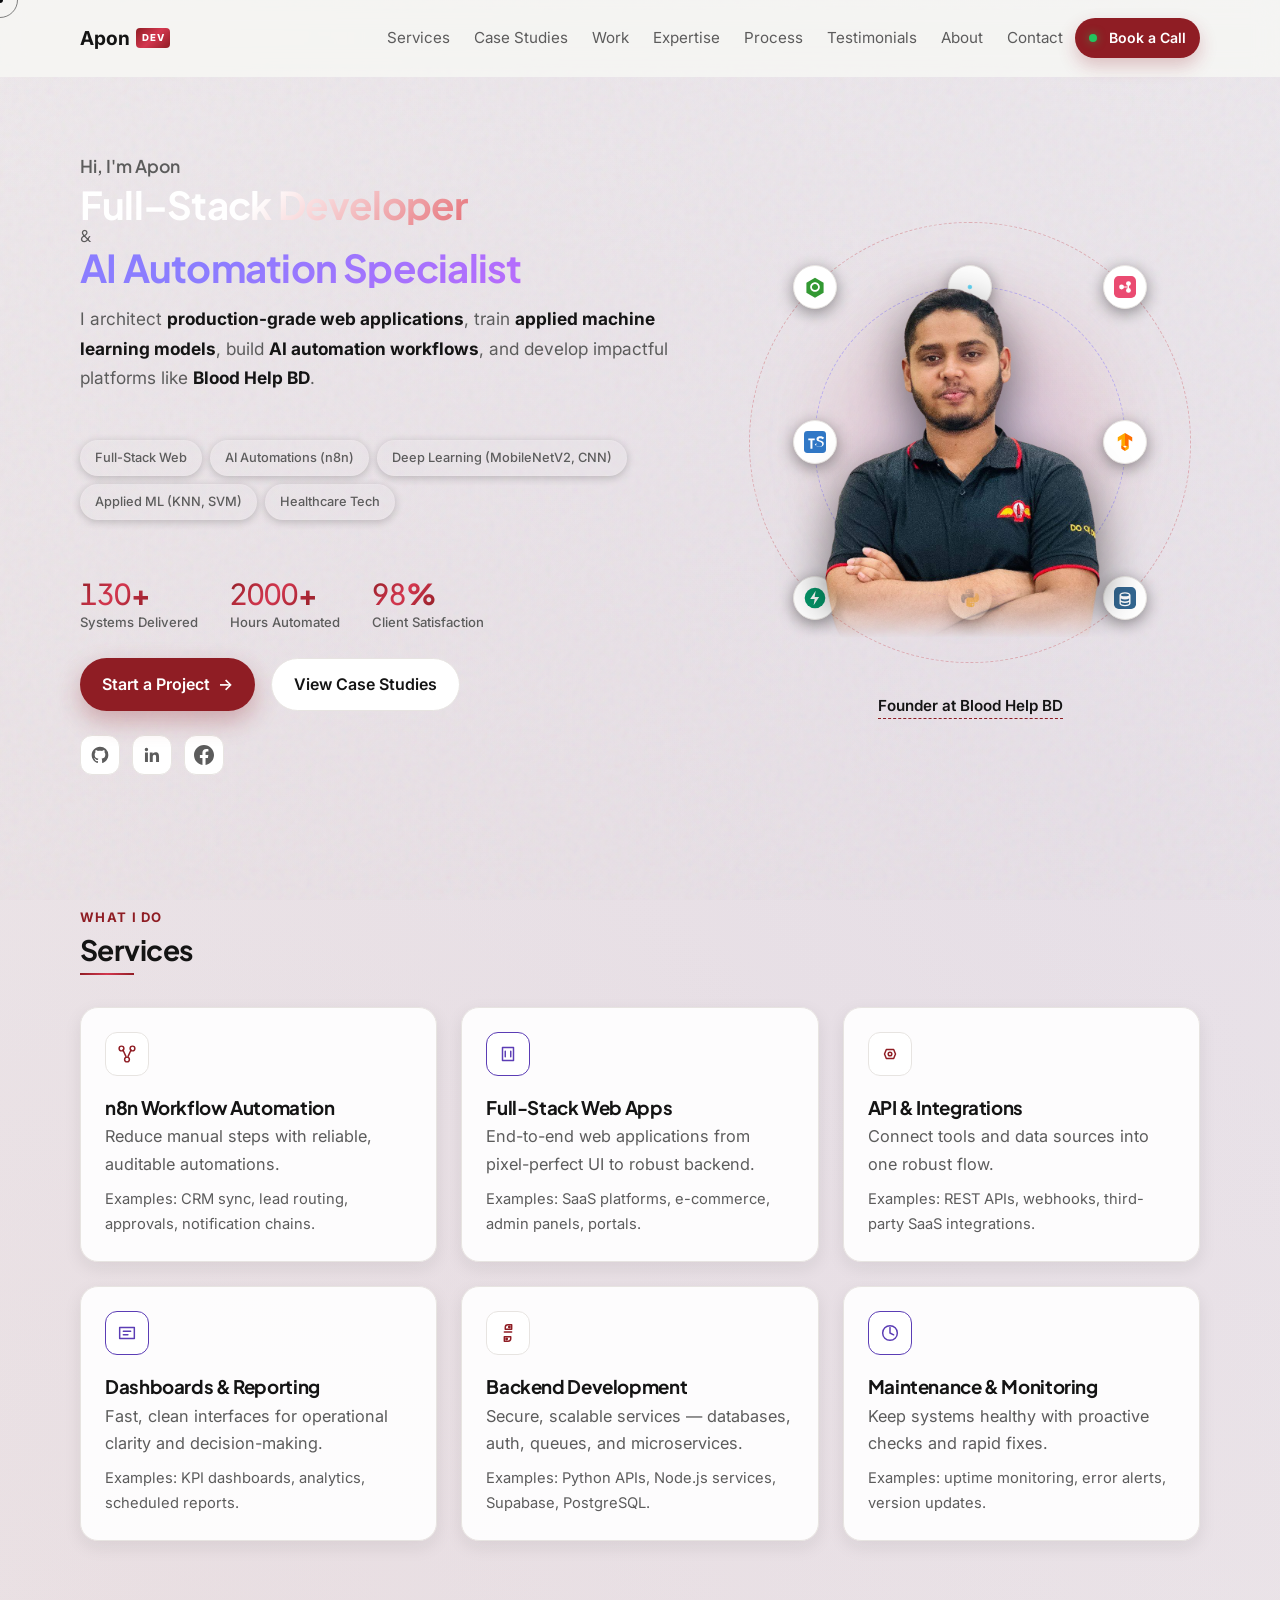
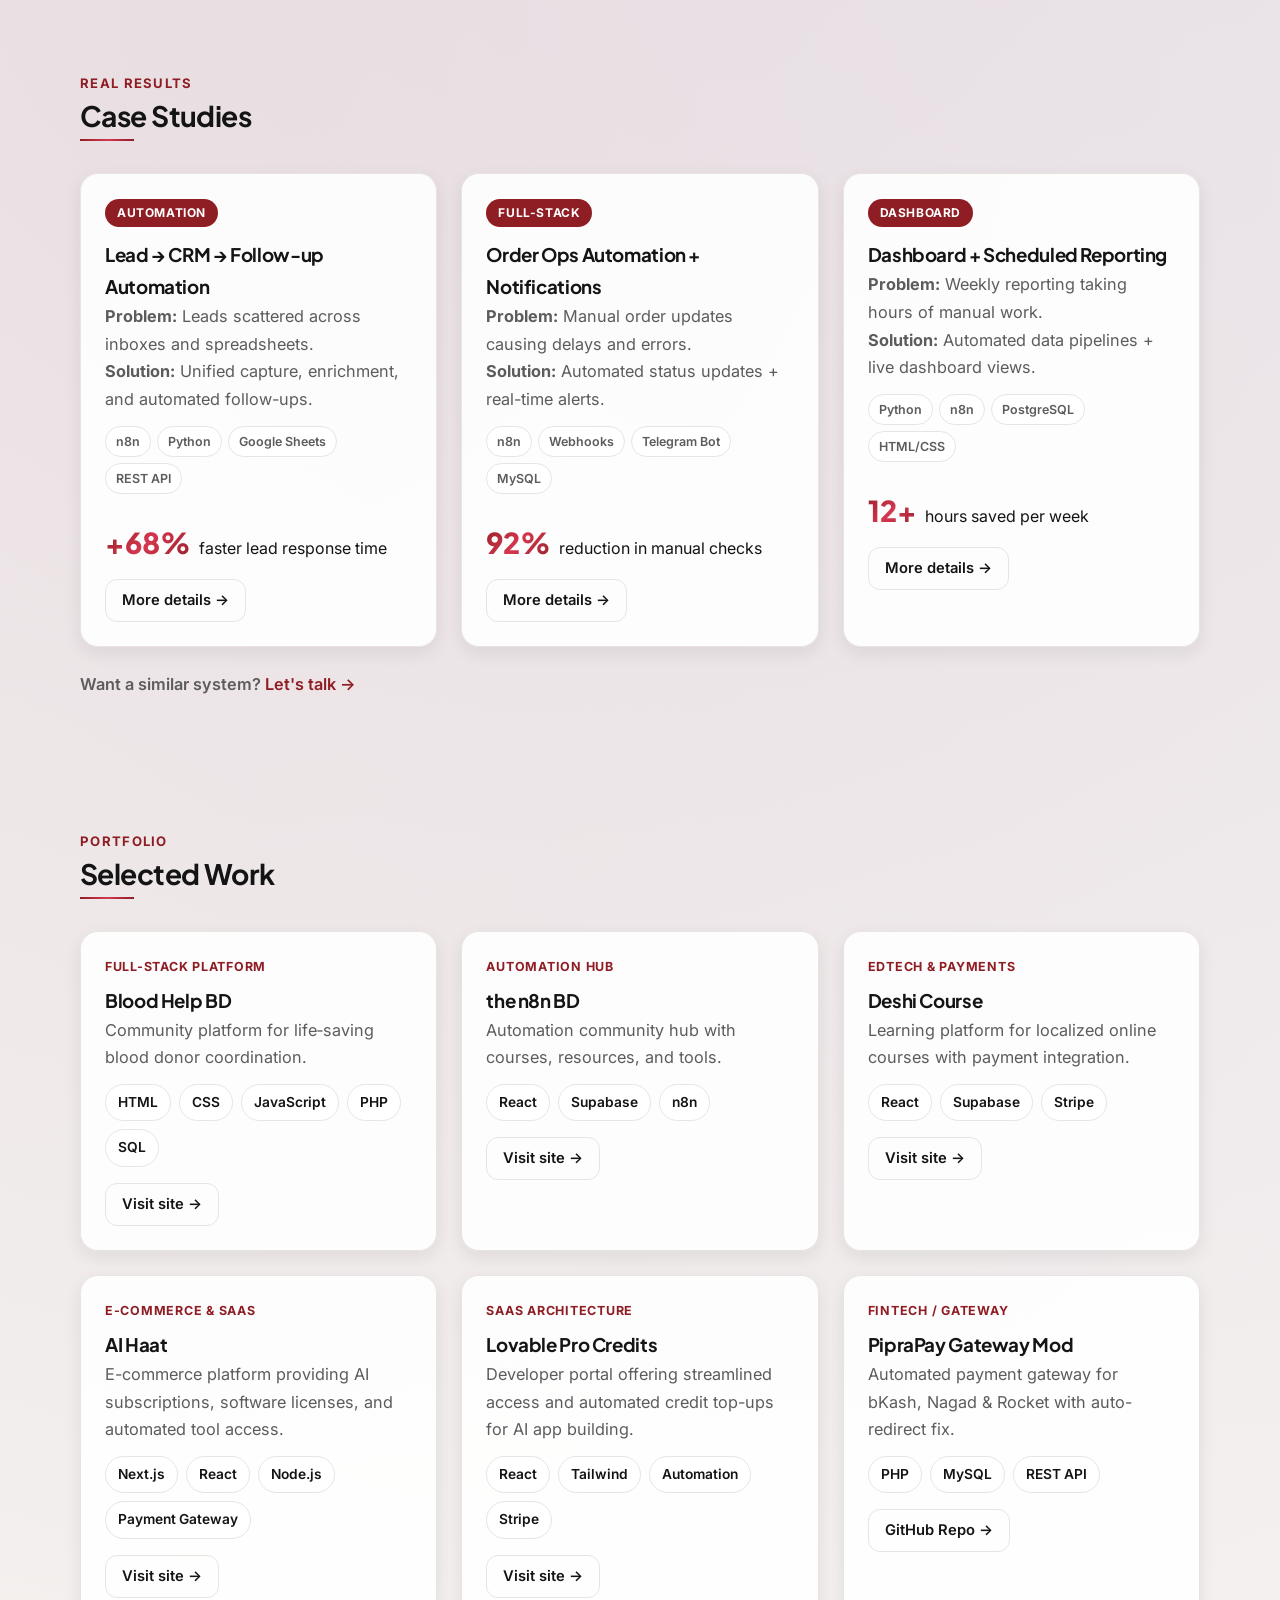
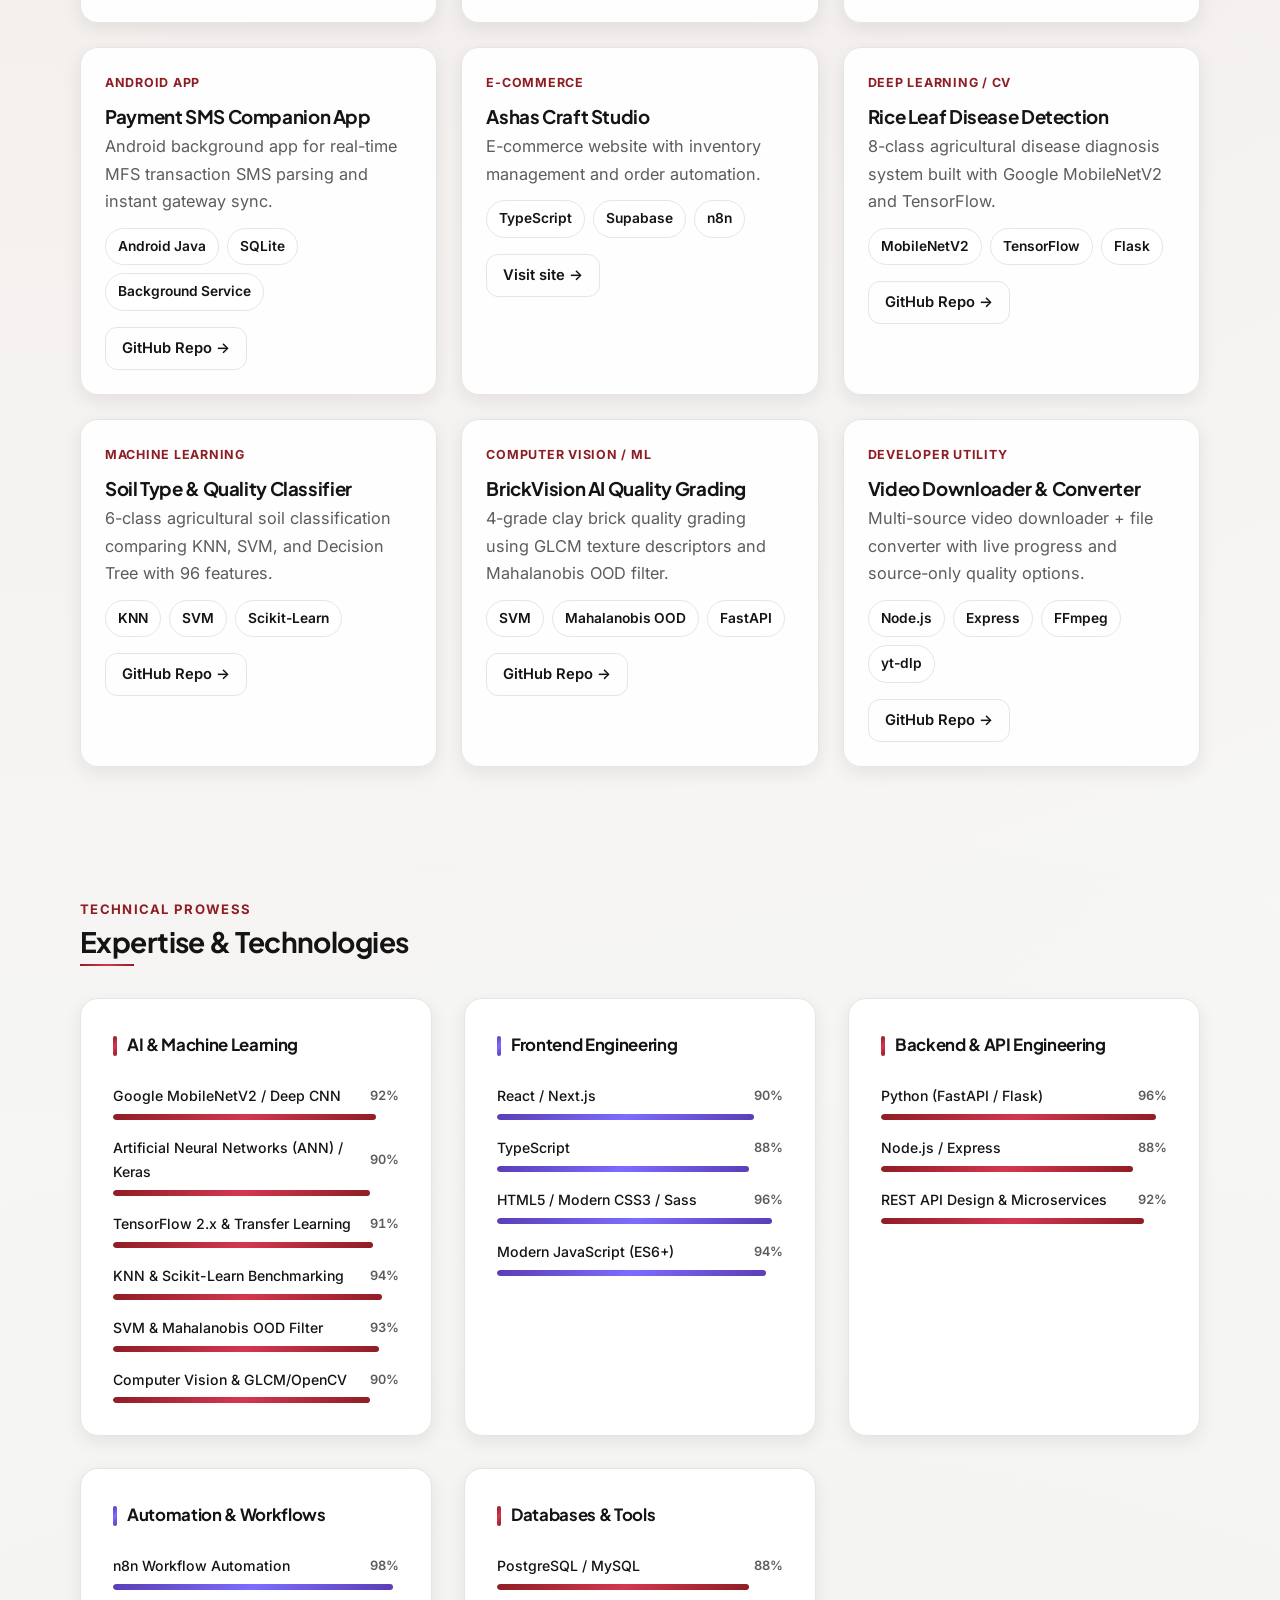
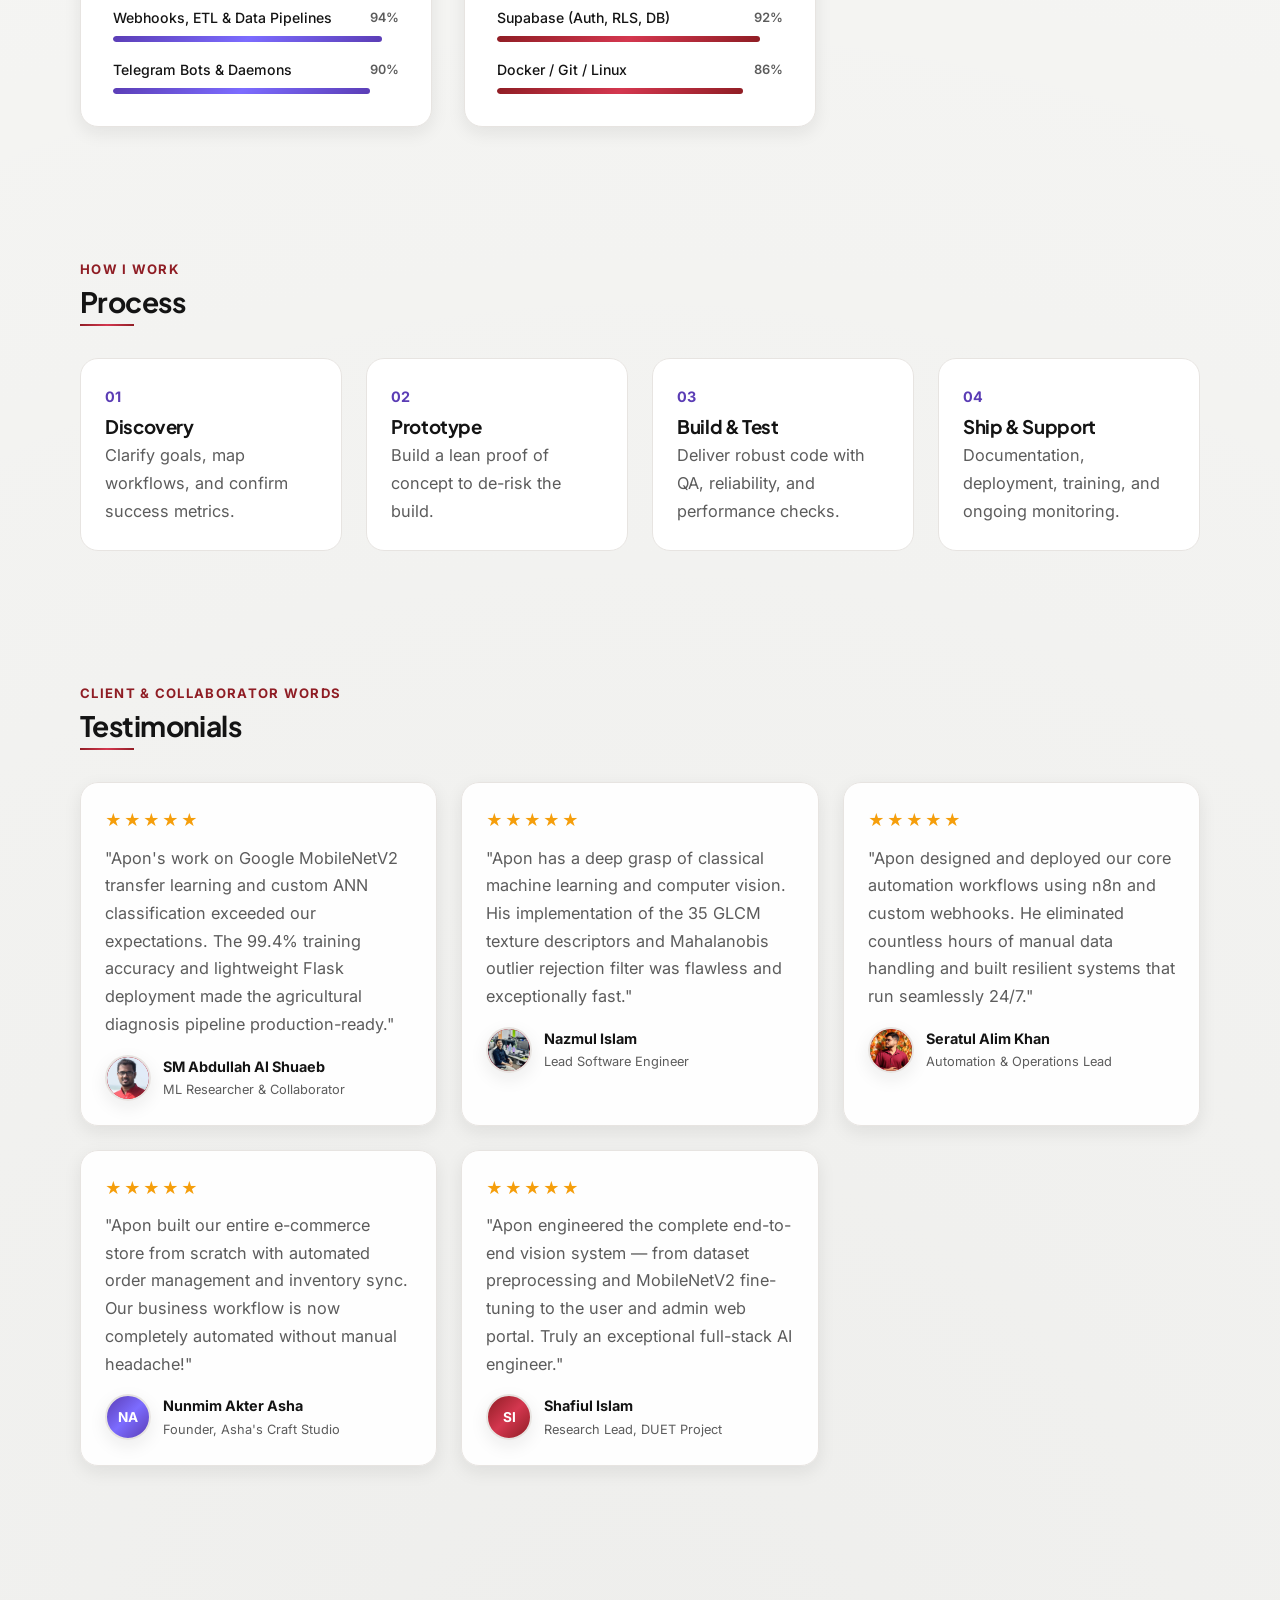
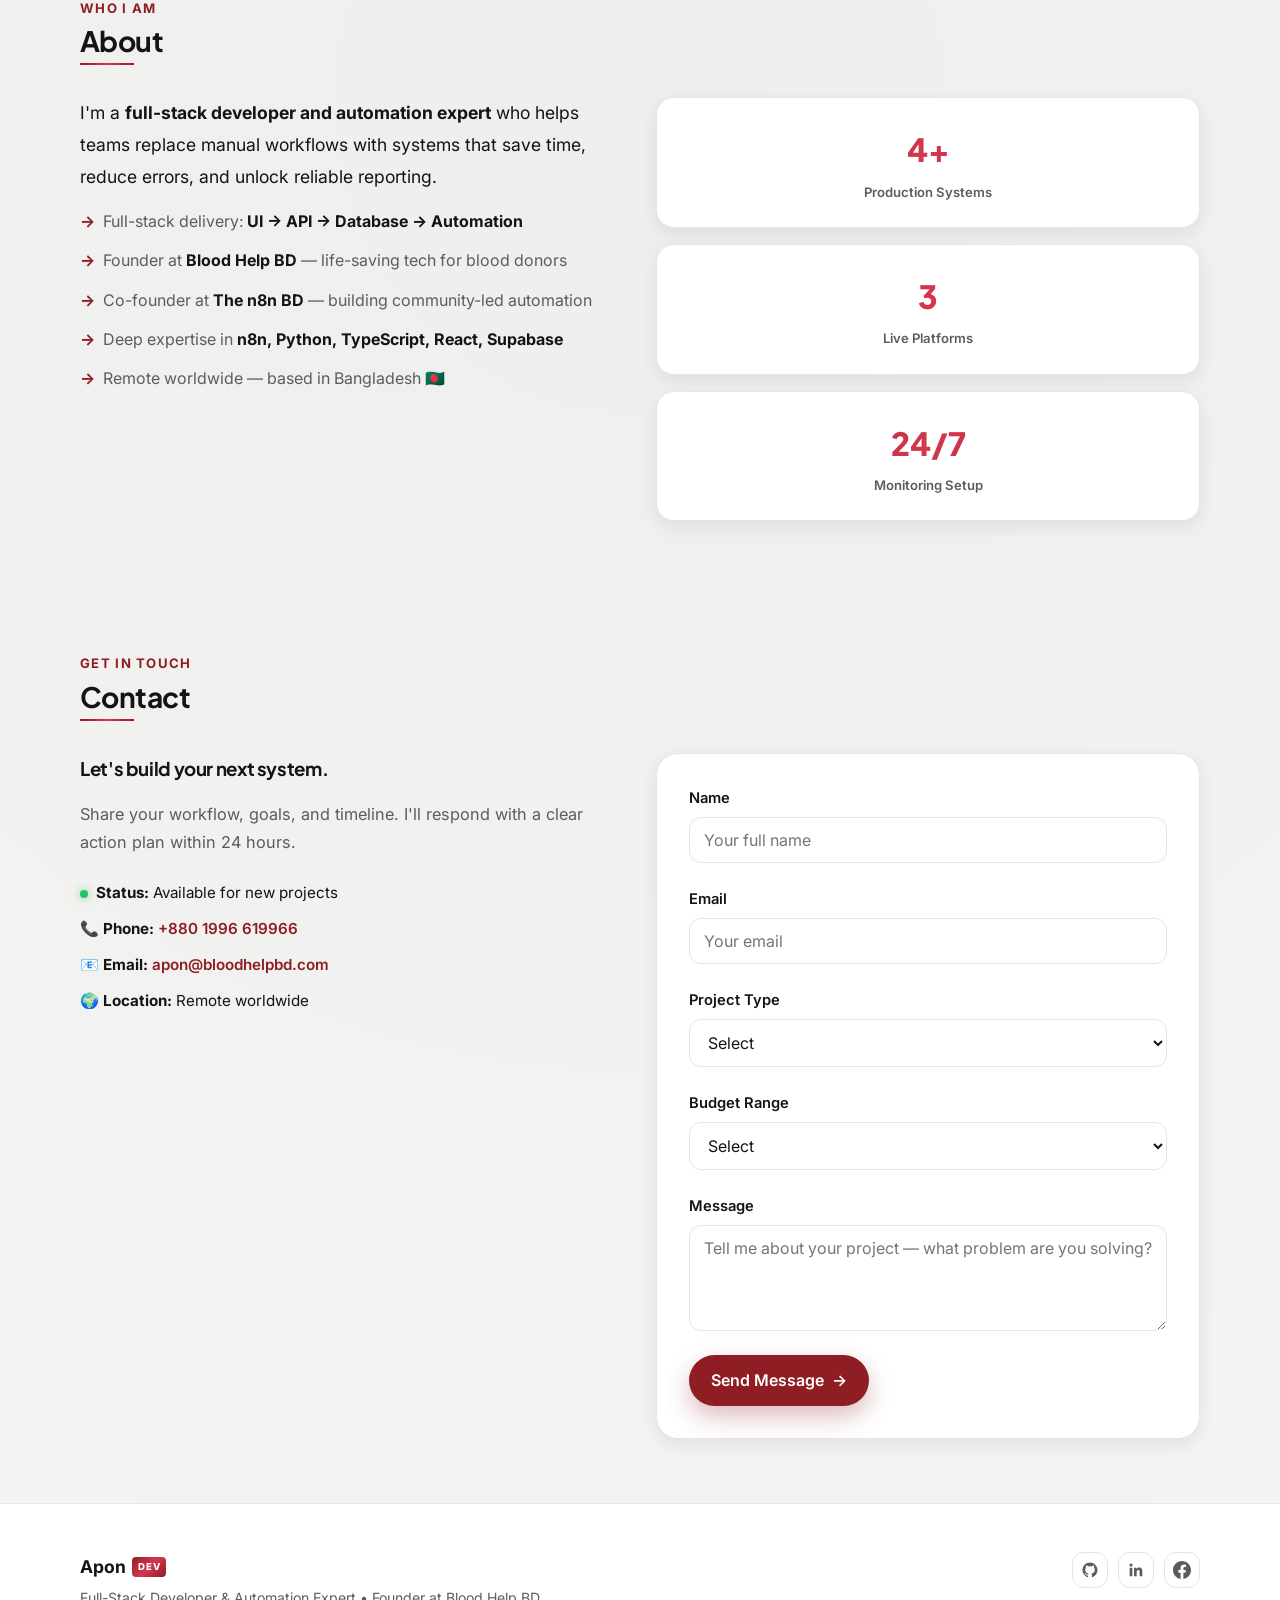
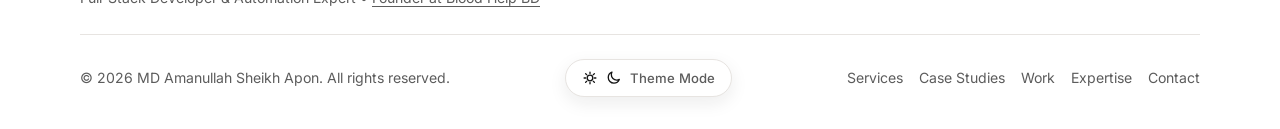
==== commit 1f808605: "feat: link BrickVision AI and Soil Classification to new GitHub repos" ====
--- a/index.html
+++ b/index.html
@@ -955,7 +955,7 @@
             <div class="work-stack">
               <span>KNN</span><span>SVM</span><span>Scikit-Learn</span>
             </div>
-            <a class="btn btn-tertiary" href="https://github.com/Apon-The-Bot/soil-type-classification" target="_blank" rel="noopener">GitHub Repo &rarr;</a>
+            <a class="btn btn-tertiary" href="https://github.com/Apon-The-Bot/soil-type-classification-ai" target="_blank" rel="noopener">GitHub Repo &rarr;</a>
           </article>
           <article class="card work-card tilt-card">
             <div class="work-type">Computer Vision / ML</div>
@@ -964,7 +964,7 @@
             <div class="work-stack">
               <span>SVM</span><span>Mahalanobis OOD</span><span>FastAPI</span>
             </div>
-            <a class="btn btn-tertiary" href="https://github.com/Apon-The-Bot" target="_blank" rel="noopener">GitHub Repo &rarr;</a>
+            <a class="btn btn-tertiary" href="https://github.com/Apon-The-Bot/brickvision-quality-grading" target="_blank" rel="noopener">GitHub Repo &rarr;</a>
           </article>
           <article class="card work-card tilt-card">
             <div class="work-type">Developer Utility</div>
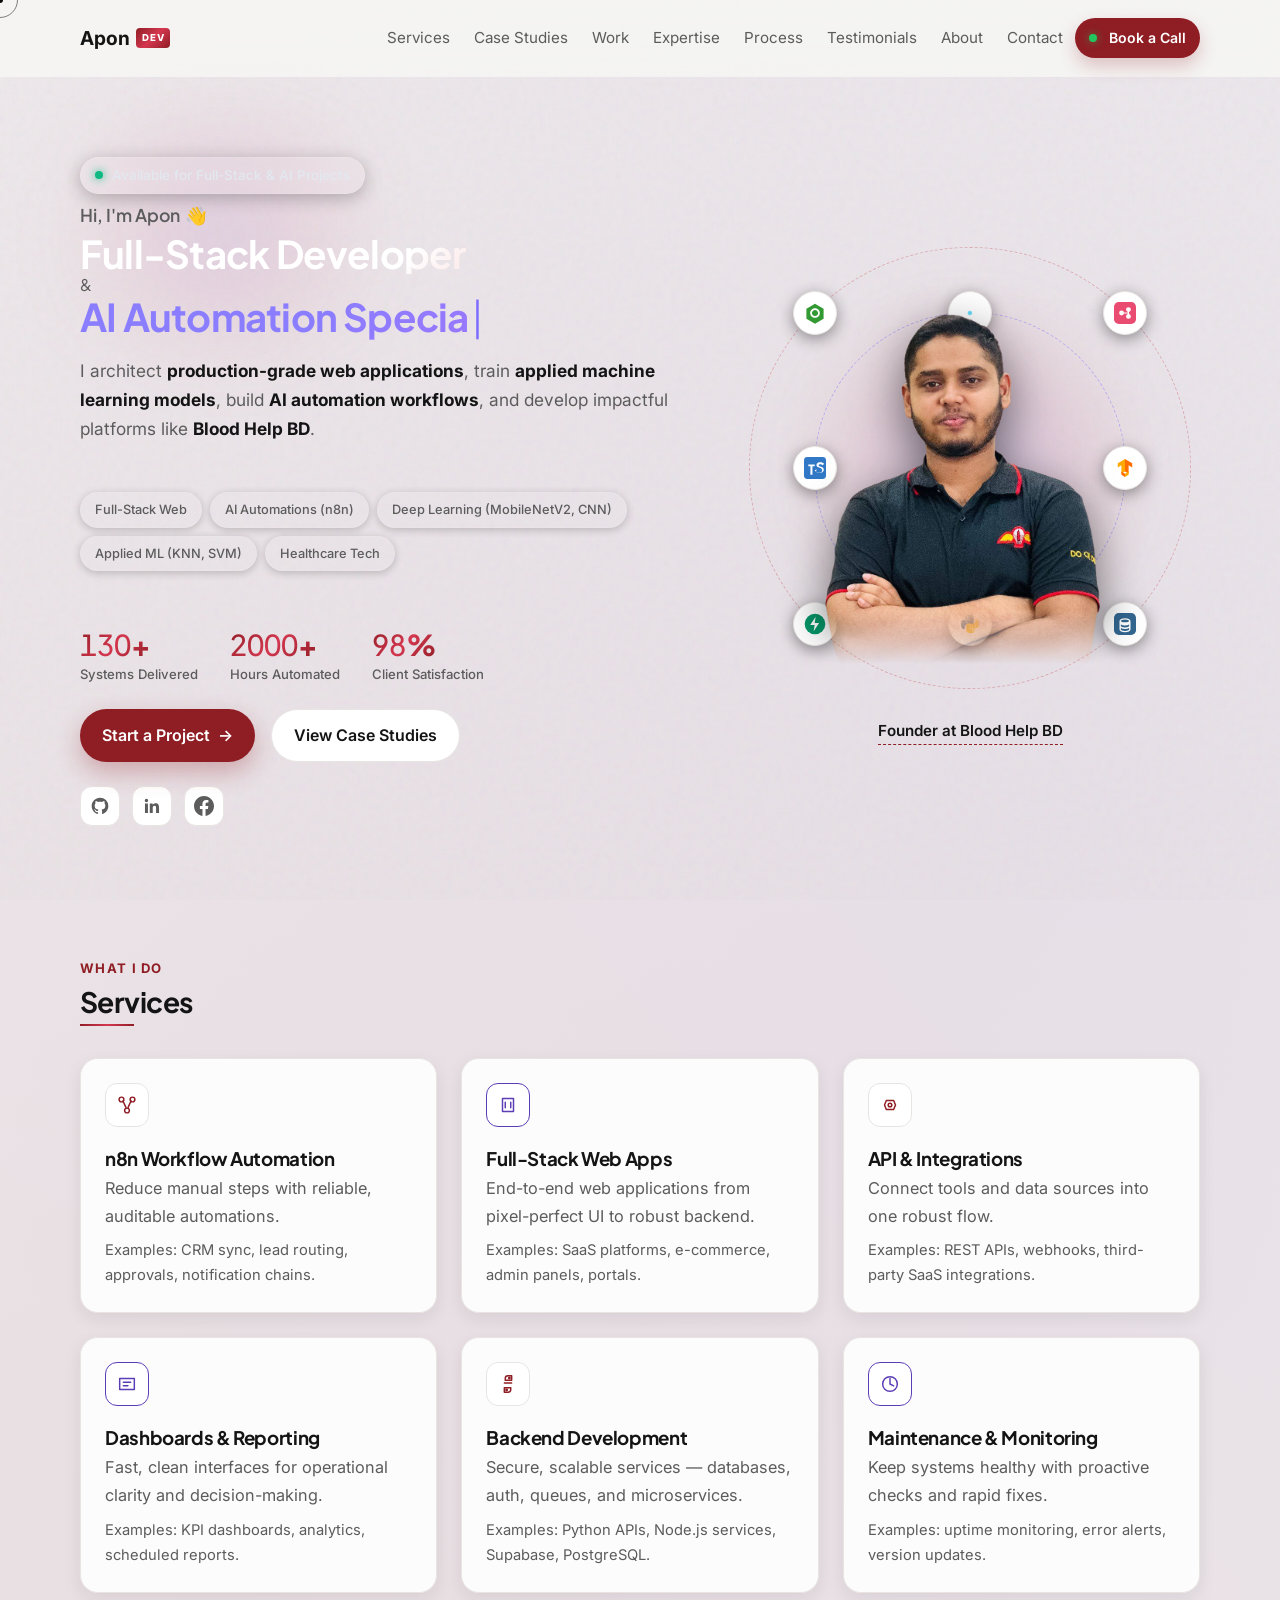
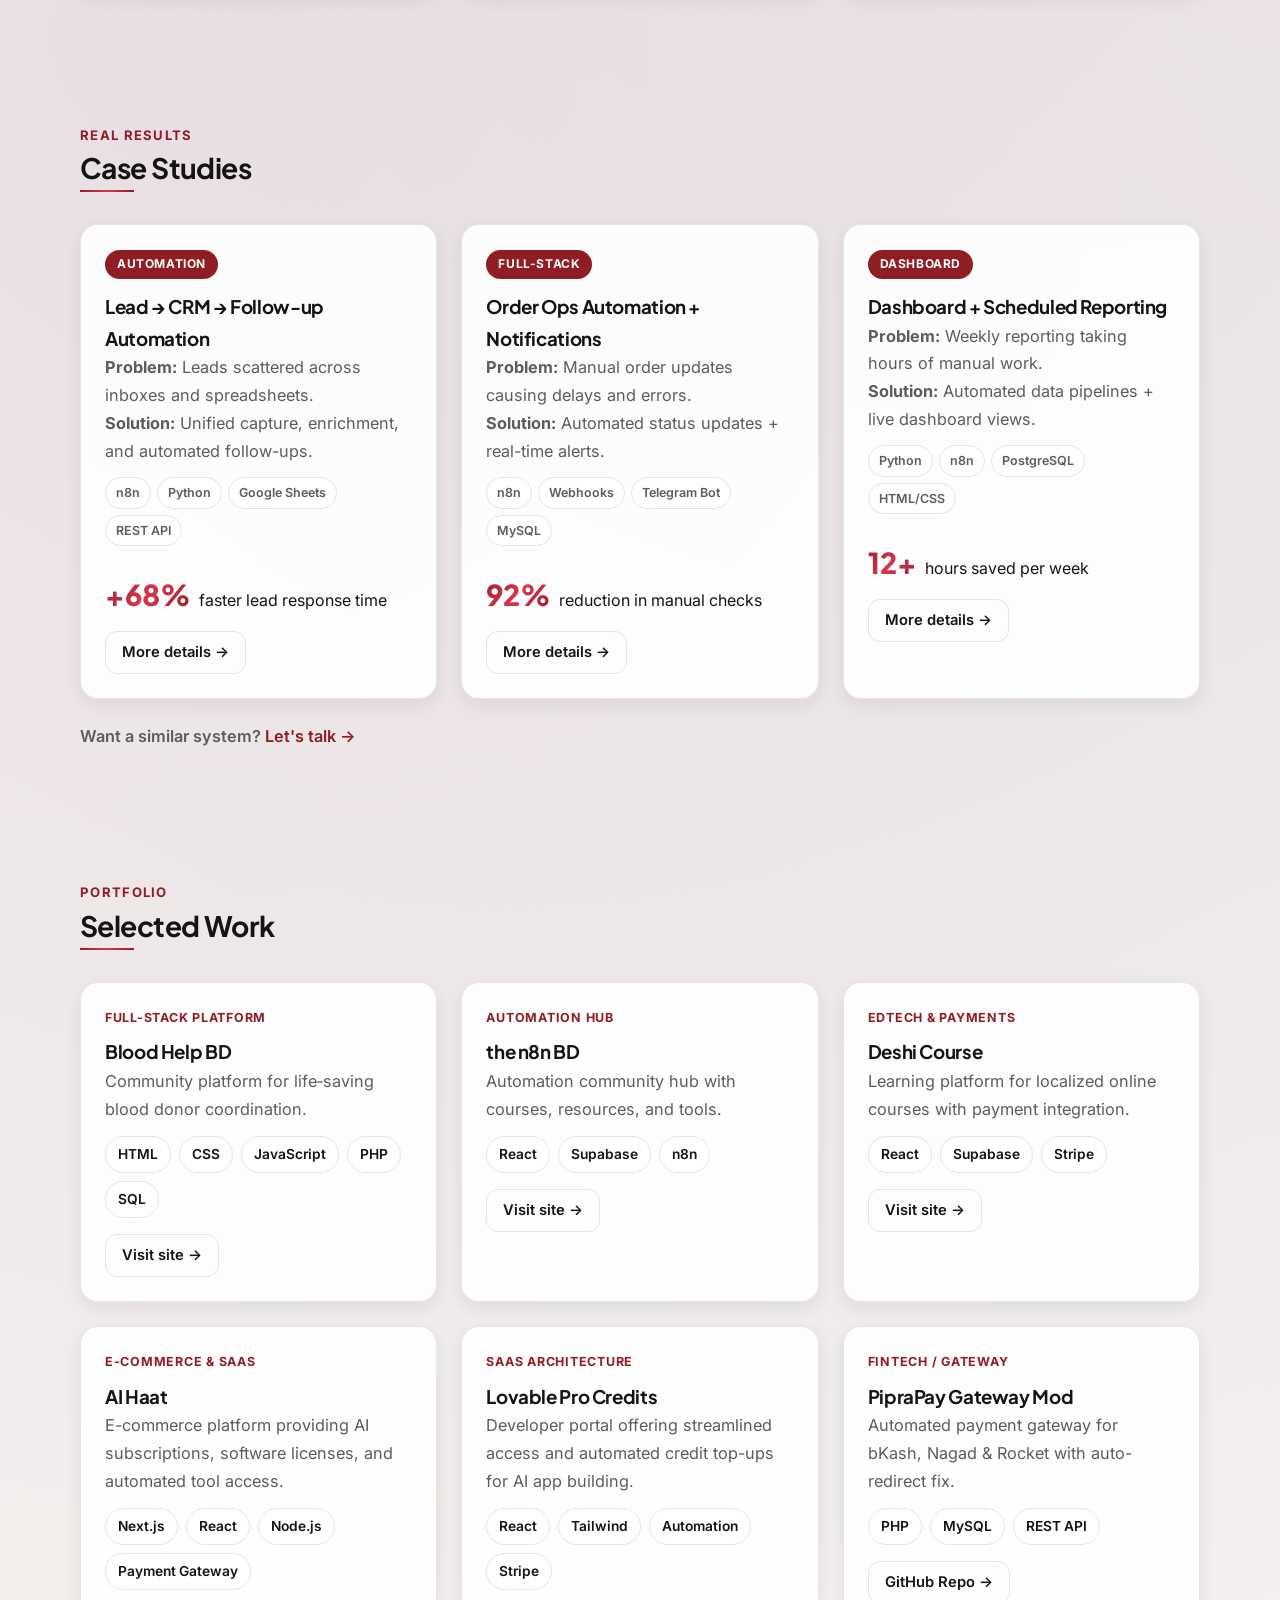
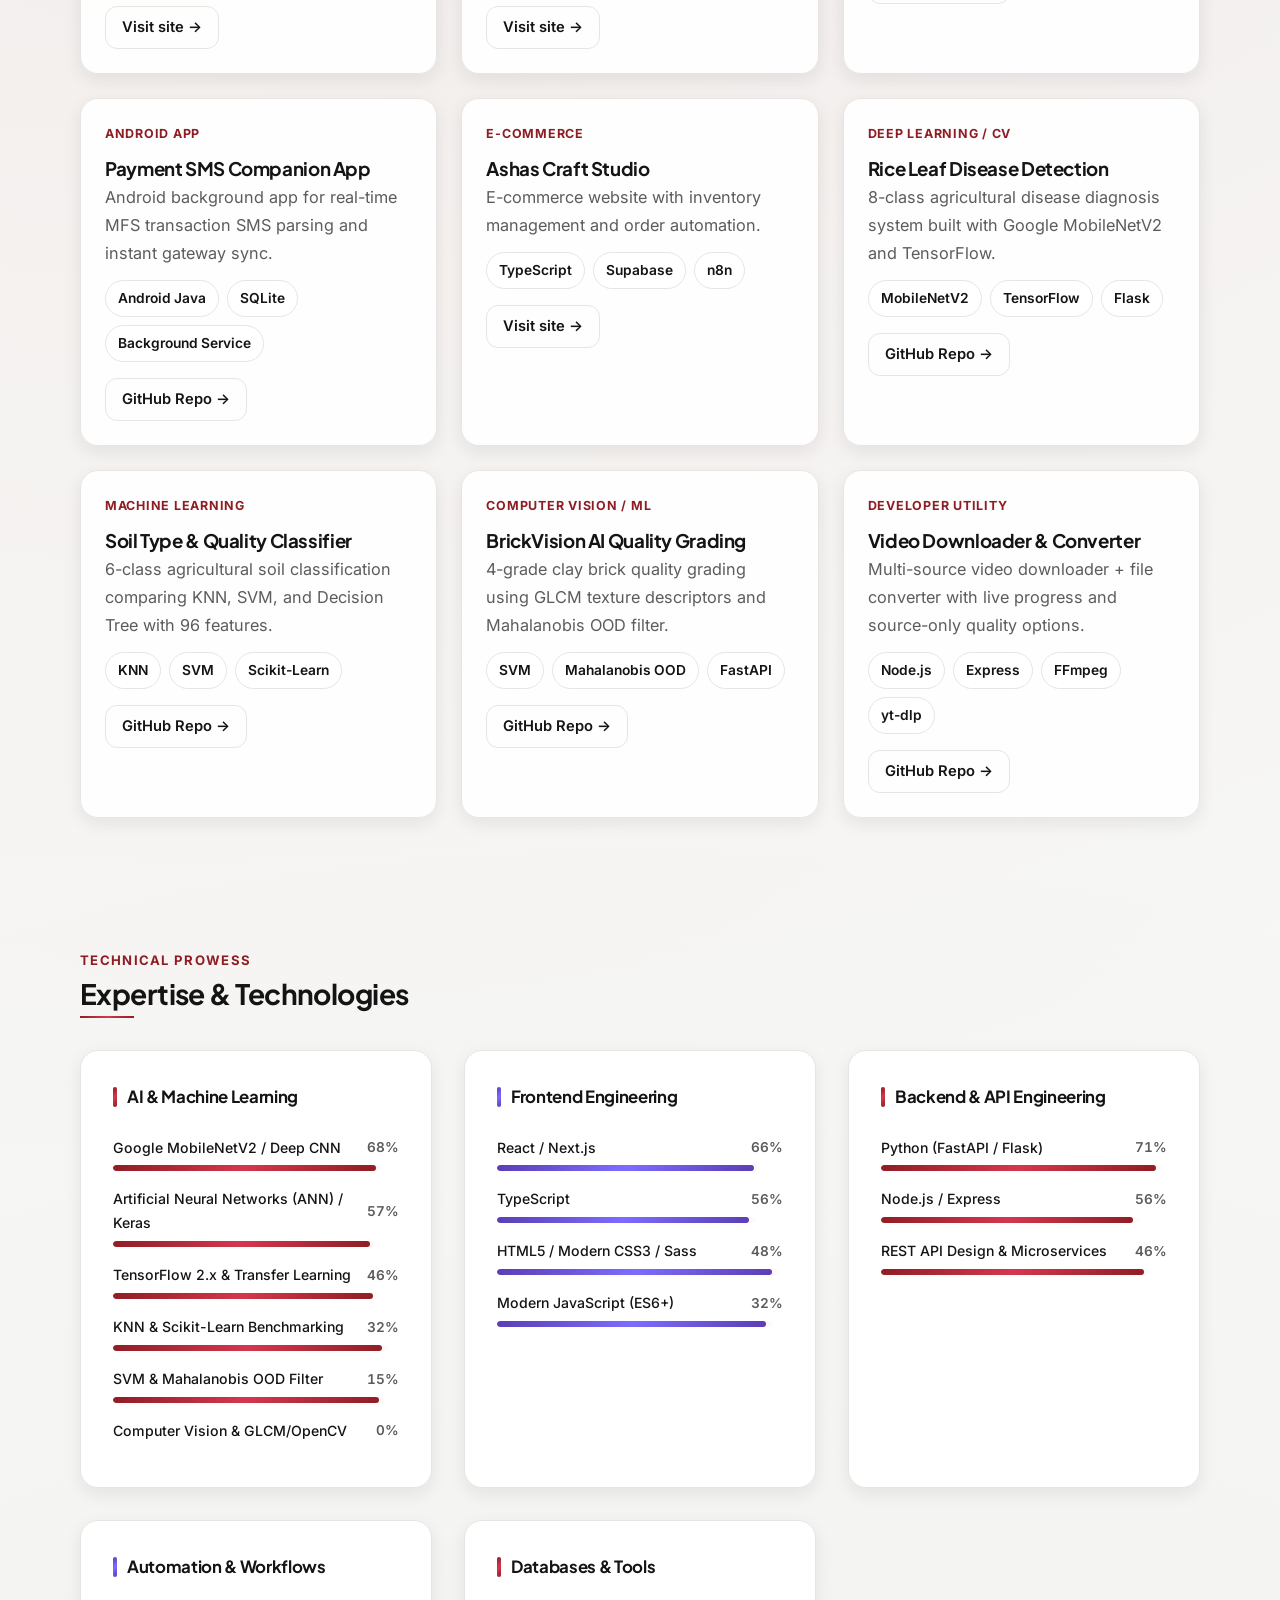
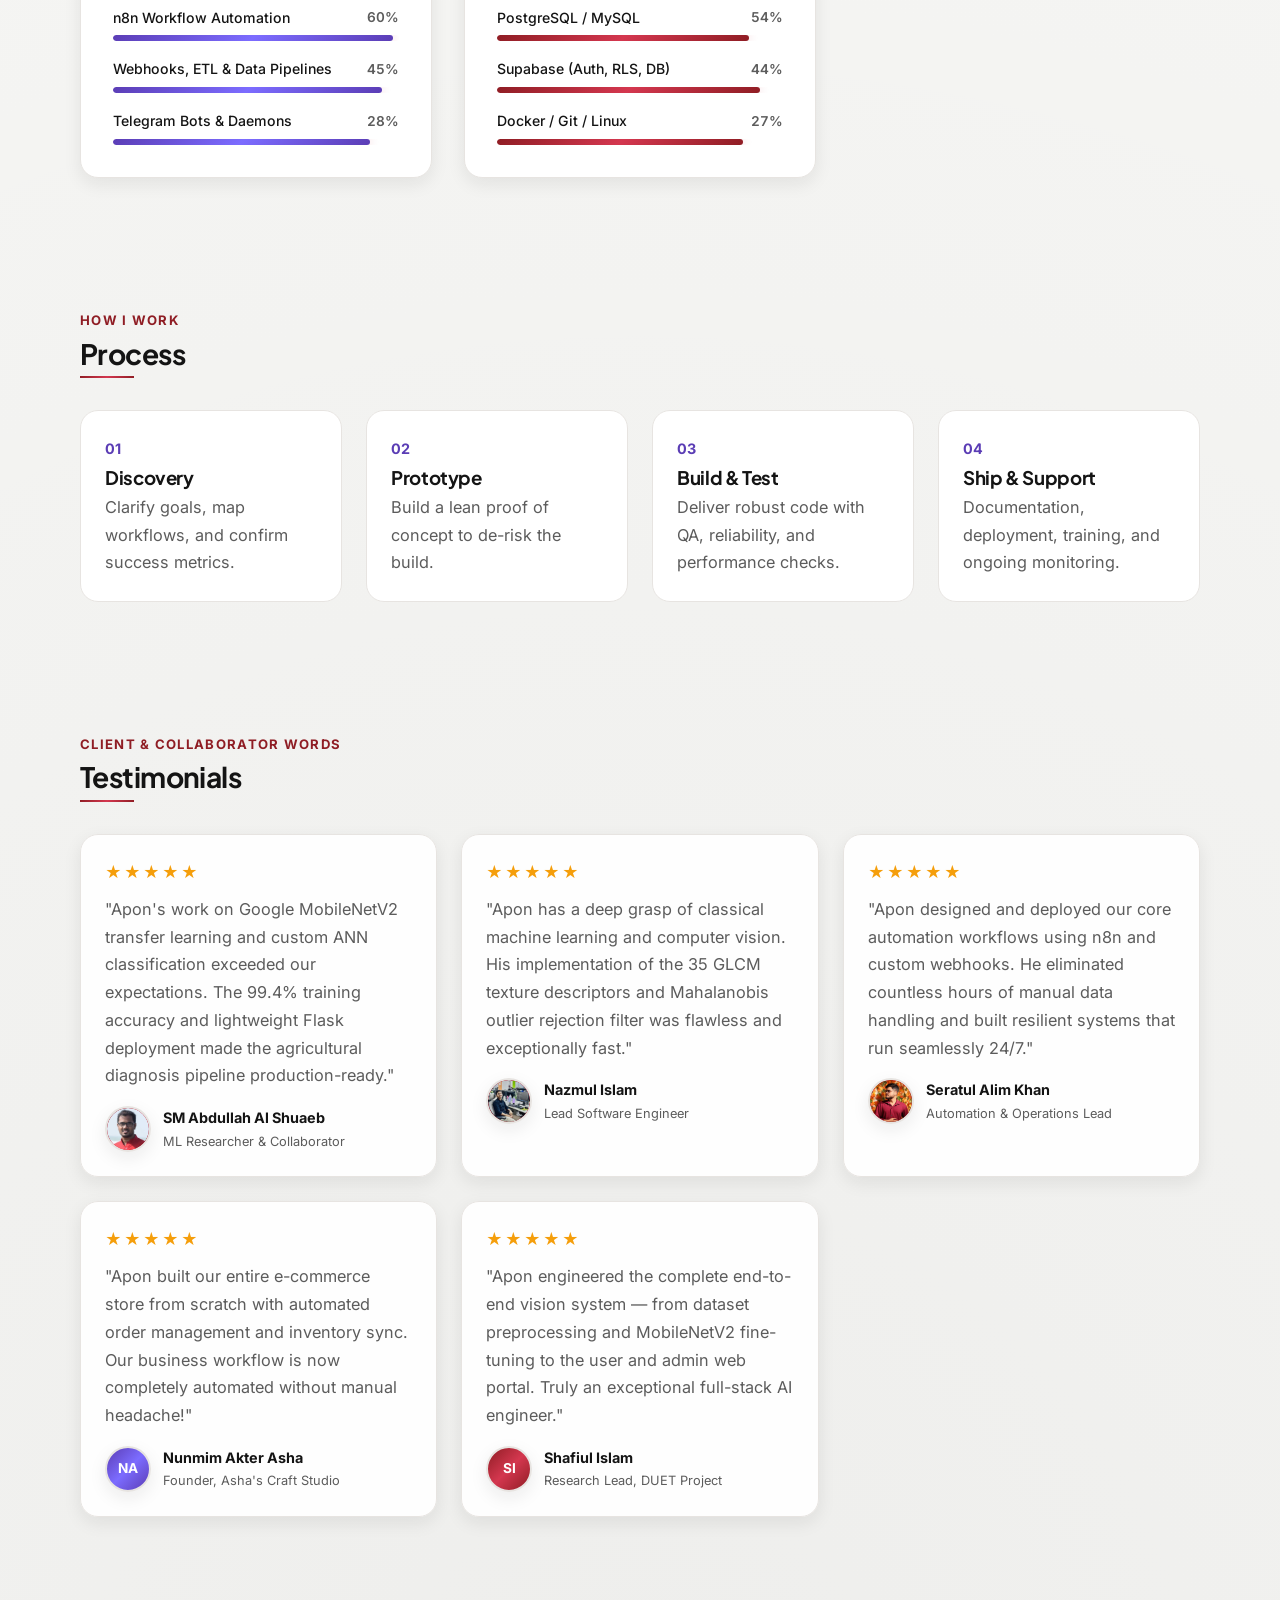
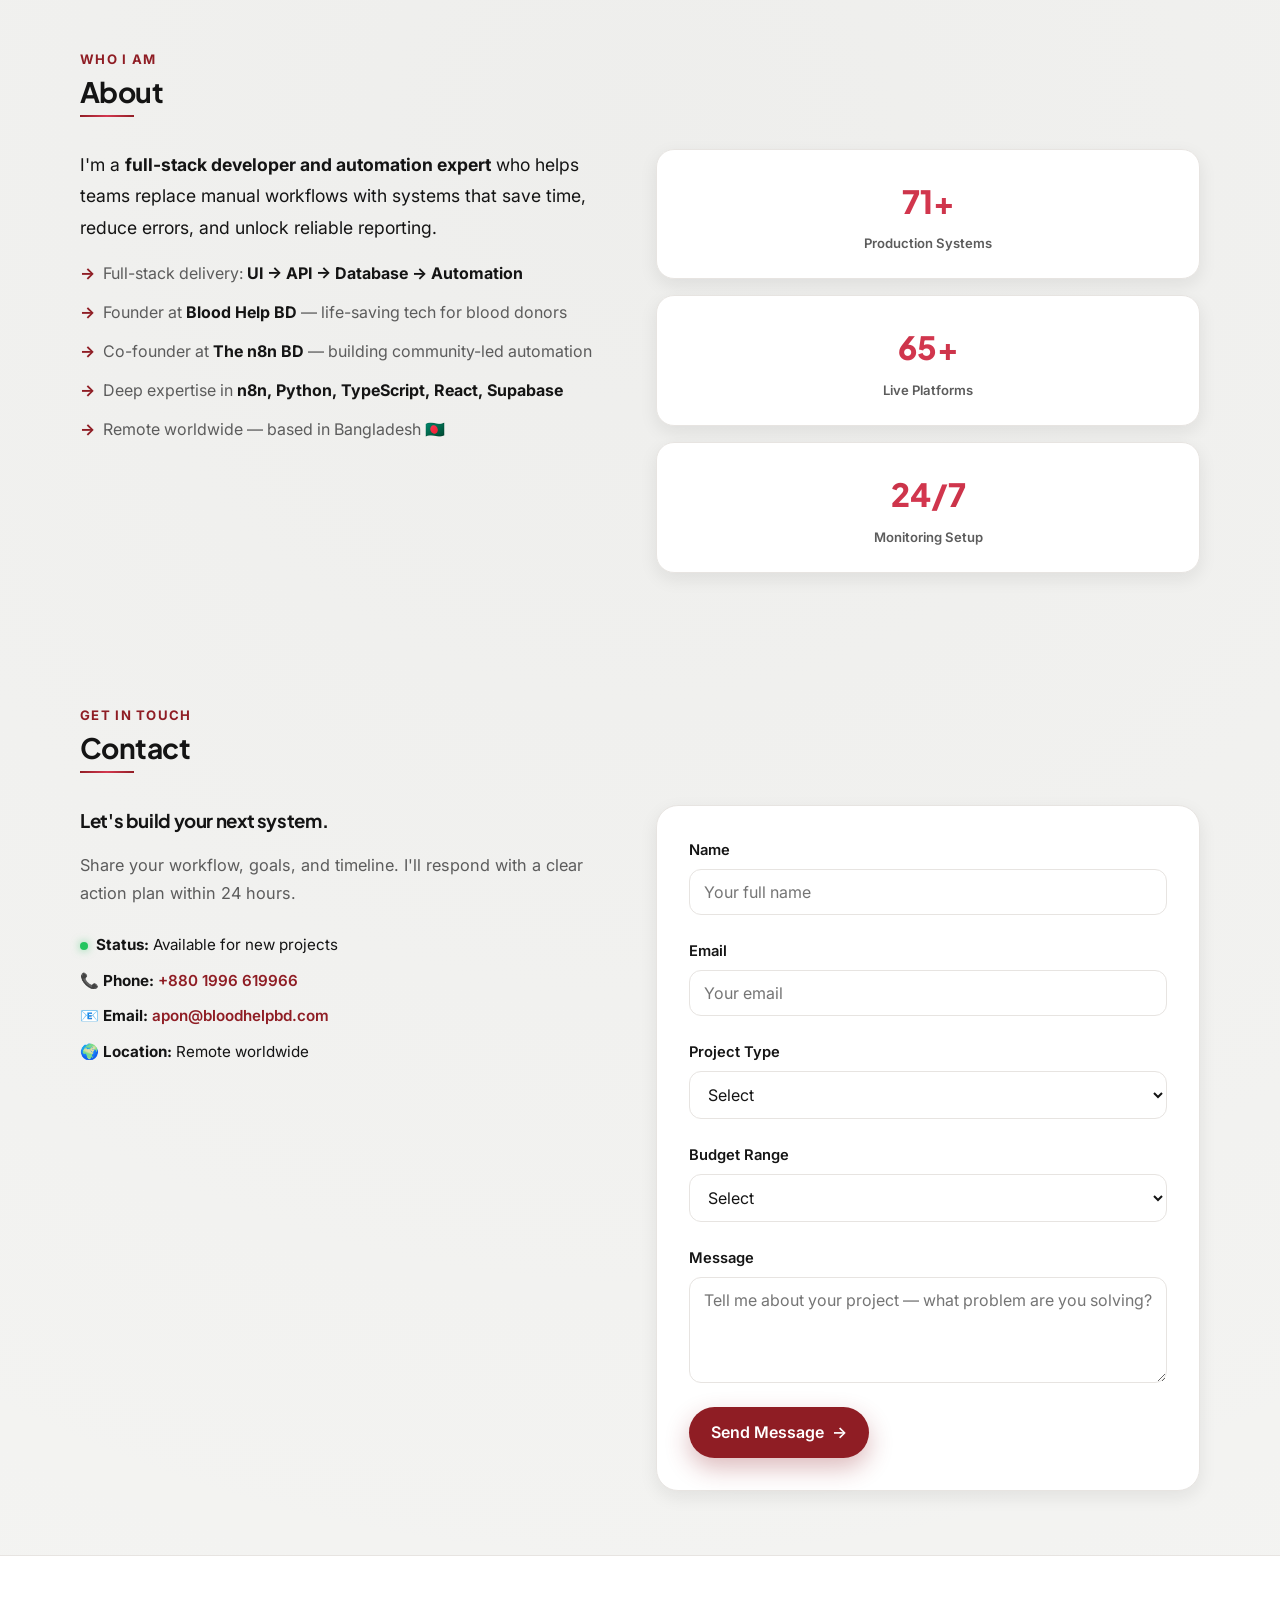
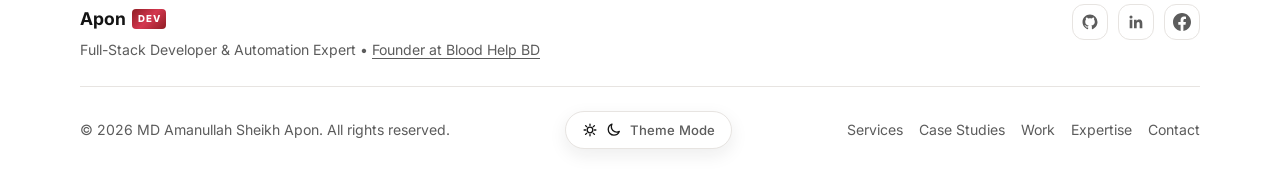
==== commit 6c44bf30: "feat: add Lenis smooth scroll, dynamic hero typewriter, paced skill animation and update stats" ====
--- a/index.html
+++ b/index.html
@@ -11,7 +11,7 @@
     content="Apon, Sheikh Apon, Amanullah Sheikh Apon, MD Amanullah Sheikh Apon, MD Amanullah Sheikh, Amanullah Sheikh, Amanullah Apon, আপন, শেখ আপন, আমানুল্লাহ শেখ আপন, মো: আমানুল্লাহ শেখ আপন, মোঃ আমানুল্লাহ শেখ আপন, full-stack developer, AI automation expert, machine learning practitioner, deep learning, computer vision, TensorFlow, Keras, Scikit-Learn, Python developer, TypeScript developer, JavaScript developer, REST API developer, Blood Help BD, The n8n BD, workflow automation, freelance developer Bangladesh" />
   <meta name="author" content="MD Amanullah Sheikh Apon" />
   <meta name="robots" content="index, follow, max-image-preview:large, max-snippet:-1, max-video-preview:-1" />
-  <link rel="canonical" href="https://apon-sheikh.com/" />
+  <link rel="canonical" href="https://apon-the-bot.github.io/" />
   <meta name="theme-color" content="#8f1d24" />
   <meta name="color-scheme" content="light dark" />
 
@@ -19,12 +19,12 @@
   <meta property="og:title" content="MD Amanullah Sheikh Apon — Full-Stack Developer, AI Automation & Machine Learning Specialist" />
   <meta property="og:description"
     content="I build production-grade web apps, applied machine learning systems, intelligent automation workflows, and community platforms like Blood Help BD." />
-  <meta property="og:image" content="https://apon-sheikh.com/assets/apon.png" />
+  <meta property="og:image" content="https://apon-the-bot.github.io/assets/apon.png" />
   <meta property="og:image:width" content="1200" />
   <meta property="og:image:height" content="630" />
   <meta property="og:image:alt" content="MD Amanullah Sheikh Apon — Full-Stack Developer & AI Specialist" />
   <meta property="og:type" content="website" />
-  <meta property="og:url" content="https://apon-sheikh.com/" />
+  <meta property="og:url" content="https://apon-the-bot.github.io/" />
   <meta property="og:site_name" content="Apon — Developer Portfolio" />
   <meta property="og:locale" content="en_US" />
 
@@ -33,7 +33,7 @@
   <meta name="twitter:title" content="MD Amanullah Sheikh Apon — Full-Stack Developer & AI Specialist" />
   <meta name="twitter:description"
     content="Production-grade web apps, machine learning models, and intelligent automation pipelines. Hire me for your next project." />
-  <meta name="twitter:image" content="https://apon-sheikh.com/assets/apon.png" />
+  <meta name="twitter:image" content="https://apon-the-bot.github.io/assets/apon.png" />
   <meta name="twitter:image:alt" content="MD Amanullah Sheikh Apon Portfolio" />
 
   <!-- Favicon -->
@@ -56,8 +56,8 @@
     "@type": "Person",
     "name": "MD Amanullah Sheikh Apon",
     "alternateName": ["Apon", "Sheikh Apon", "Amanullah Sheikh Apon", "MD Amanullah Sheikh", "Amanullah Sheikh", "Amanullah Apon", "আপন", "শেখ আপন", "আমানুল্লাহ শেখ আপন", "মো: আমানুল্লাহ শেখ আপন"],
-    "url": "https://apon-sheikh.com",
-    "image": "https://apon-sheikh.com/assets/apon.png",
+    "url": "https://apon-the-bot.github.io",
+    "image": "https://apon-the-bot.github.io/assets/apon.png",
     "jobTitle": [
       "Full-Stack Web Developer",
       "AI Automation Expert",
@@ -657,11 +657,17 @@
         <!-- BELOW ON MOBILE / LEFT ON DESKTOP: HERO CONTENT -->
         <div class="hero-content">
           <div class="hero-headline">
+            <div class="hero-status-pill">
+              <span class="status-pulse-dot"></span>
+              <span class="status-text">Available for Full-Stack & AI Projects</span>
+            </div>
             <h1>
-              <span class="headline-greeting">Hi, I'm Apon</span>
-              <span class="headline-first gradient-text">Full–Stack Developer</span>
+              <span class="headline-greeting">Hi, I'm Apon <span class="wave-emoji" aria-hidden="true">👋</span></span>
+              <span class="headline-first gradient-text shimmer-text">Full-Stack Developer</span>
               <span class="headline-amp">&</span>
-              <span class="headline-first gradient-text-alt">AI Automation Specialist</span>
+              <span class="headline-dynamic">
+                <span id="hero-typewriter" class="gradient-text-alt shimmer-text">AI Automation Specialist</span><span class="typewriter-cursor">|</span>
+              </span>
             </h1>
           </div>
           <p class="subheadline">
@@ -1335,11 +1341,11 @@
           </div>
           <div class="about-highlights">
             <div class="highlight-card">
-              <span class="highlight-number"><span class="count-up" data-count="5">0</span>+</span>
+              <span class="highlight-number"><span class="count-up" data-count="93">0</span>+</span>
               <span class="highlight-label">Production Systems</span>
             </div>
             <div class="highlight-card">
-              <span class="highlight-number"><span class="count-up" data-count="4">0</span></span>
+              <span class="highlight-number"><span class="count-up" data-count="85">0</span>+</span>
               <span class="highlight-label">Live Platforms</span>
             </div>
             <div class="highlight-card">
@@ -1577,6 +1583,7 @@
     </symbol>
   </svg>
 
+  <script src="js/lenis.min.js"></script>
   <script src="js/main.js"></script>
 </body>
 
--- a/css/style.css
+++ b/css/style.css
@@ -1,3 +1,25 @@
+
+/* === LENIS SMOOTH SCROLL === */
+html.lenis, html.lenis body {
+    height: auto;
+}
+
+.lenis.lenis-smooth {
+    scroll-behavior: auto !important;
+}
+
+.lenis.lenis-smooth [data-lenis-prevent] {
+    overscroll-behavior: contain;
+}
+
+.lenis.lenis-stopped {
+    overflow: hidden;
+}
+
+.lenis.lenis-smooth iframe {
+    pointer-events: none;
+}
+
 :root {
     --bg: #f7f7f5;
     --text: #141414;
@@ -496,6 +518,126 @@
     box-shadow: var(--shadow-sm);
 }
 
+
+/* === HERO DYNAMIC ENHANCEMENTS === */
+.hero-headline {
+    position: relative;
+}
+
+.hero-headline::before {
+    content: "";
+    position: absolute;
+    top: -24px;
+    left: -20px;
+    width: 320px;
+    height: 200px;
+    background: radial-gradient(circle, rgba(124, 108, 255, 0.16) 0%, rgba(212, 55, 79, 0.12) 45%, transparent 75%);
+    filter: blur(45px);
+    pointer-events: none;
+    z-index: -1;
+    animation: aura-breathe 6s ease-in-out infinite alternate;
+}
+
+@keyframes aura-breathe {
+    0% {
+        opacity: 0.55;
+        transform: scale(0.95);
+    }
+    100% {
+        opacity: 1;
+        transform: scale(1.18);
+    }
+}
+
+.hero-status-pill {
+    display: inline-flex;
+    align-items: center;
+    gap: 9px;
+    padding: 6px 14px;
+    border-radius: 999px;
+    background: rgba(255, 255, 255, 0.05);
+    border: 1px solid rgba(255, 255, 255, 0.12);
+    backdrop-filter: blur(12px);
+    -webkit-backdrop-filter: blur(12px);
+    font-size: 0.84rem;
+    font-weight: 500;
+    color: #e2e8f0;
+    margin-bottom: 12px;
+    box-shadow: 0 4px 18px rgba(0, 0, 0, 0.25);
+    transition: transform 0.3s ease, border-color 0.3s ease, box-shadow 0.3s ease;
+    width: fit-content;
+}
+
+.hero-status-pill:hover {
+    transform: translateY(-2px);
+    border-color: rgba(16, 185, 129, 0.5);
+    box-shadow: 0 6px 20px rgba(16, 185, 129, 0.18);
+}
+
+.status-pulse-dot {
+    width: 8px;
+    height: 8px;
+    border-radius: 50%;
+    background: #10b981;
+    box-shadow: 0 0 10px #10b981;
+    animation: pulse-beacon 2s infinite ease-in-out;
+}
+
+@keyframes pulse-beacon {
+    0%, 100% {
+        transform: scale(1);
+        opacity: 1;
+        box-shadow: 0 0 8px #10b981;
+    }
+    50% {
+        transform: scale(1.35);
+        opacity: 0.7;
+        box-shadow: 0 0 16px #10b981;
+    }
+}
+
+.wave-emoji {
+    display: inline-block;
+    transform-origin: 70% 70%;
+    animation: wave-animation 2.6s infinite ease-in-out;
+    cursor: default;
+    margin-left: 2px;
+}
+
+@keyframes wave-animation {
+    0%, 60%, 100% { transform: rotate(0deg); }
+    10%, 30% { transform: rotate(14deg); }
+    20% { transform: rotate(-8deg); }
+    40% { transform: rotate(-4deg); }
+    50% { transform: rotate(10deg); }
+}
+
+.headline-dynamic {
+    display: inline-block;
+    min-height: 1.15em;
+    position: relative;
+}
+
+.typewriter-cursor {
+    display: inline-block;
+    margin-left: 3px;
+    font-weight: 300;
+    color: #7c6cff;
+    animation: cursor-blink 0.8s infinite;
+    vertical-align: baseline;
+}
+
+@keyframes cursor-blink {
+    0%, 100% { opacity: 1; }
+    50% { opacity: 0; }
+}
+
+.shimmer-text {
+    background-size: 200% 200% !important;
+    animation: gradient-shift 5s ease infinite alternate !important;
+}
+
+
 .headline-greeting {
     display: block;
     font-size: 1.1rem;
@@ -1226,7 +1368,20 @@
     width: 0;
     border-radius: 999px;
     background: var(--gradient-1);
-    transition: width 1.2s cubic-bezier(0.2, 0.8, 0.2, 1);
+    transition: width 1.6s cubic-bezier(0.22, 1, 0.36, 1);
+    box-shadow: 0 0 10px rgba(212, 55, 79, 0.25);
+}
+
+.skill-pct {
+    font-size: 0.85rem;
+    font-weight: 600;
+    color: var(--muted);
+    font-variant-numeric: tabular-nums;
+    transition: color 0.3s ease;
+}
+
+.skill-item:hover .skill-pct {
+    color: var(--text);
 }
 
 .expertise-category:nth-child(2) .skill-fill,
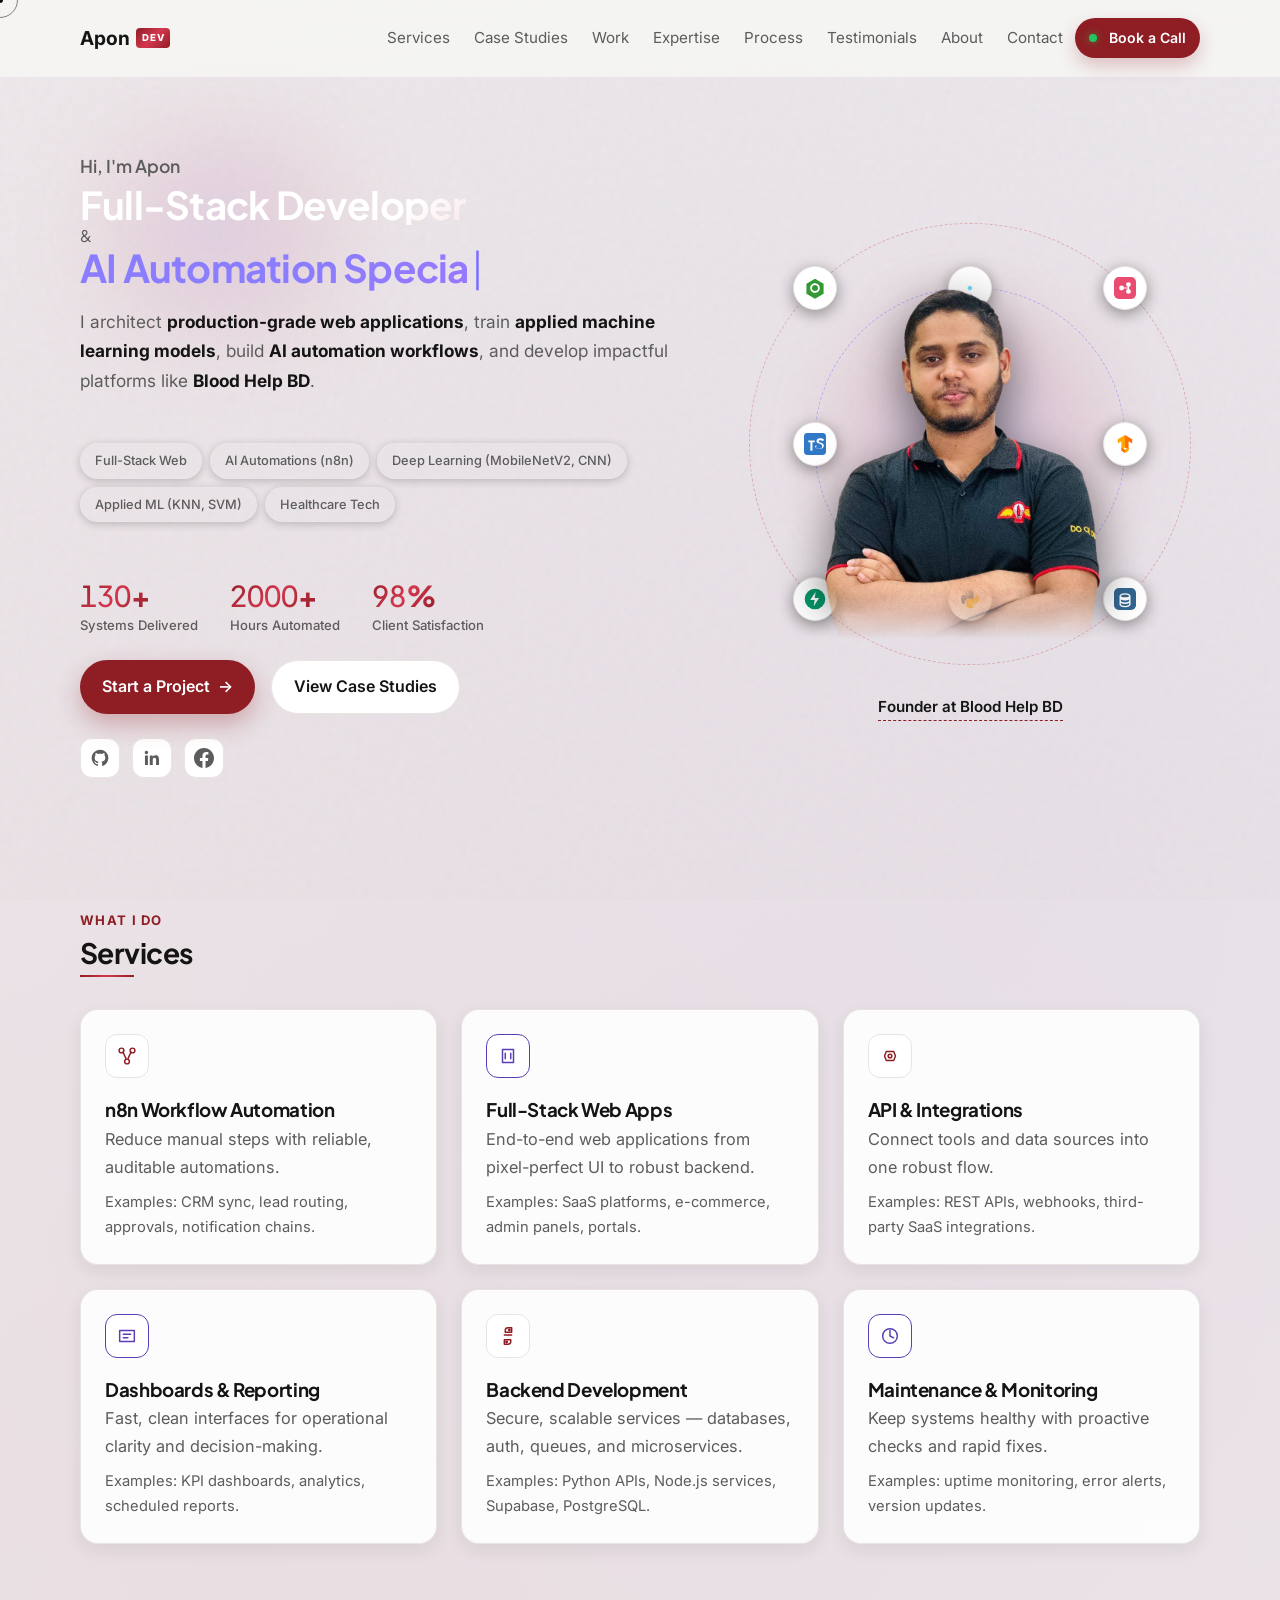
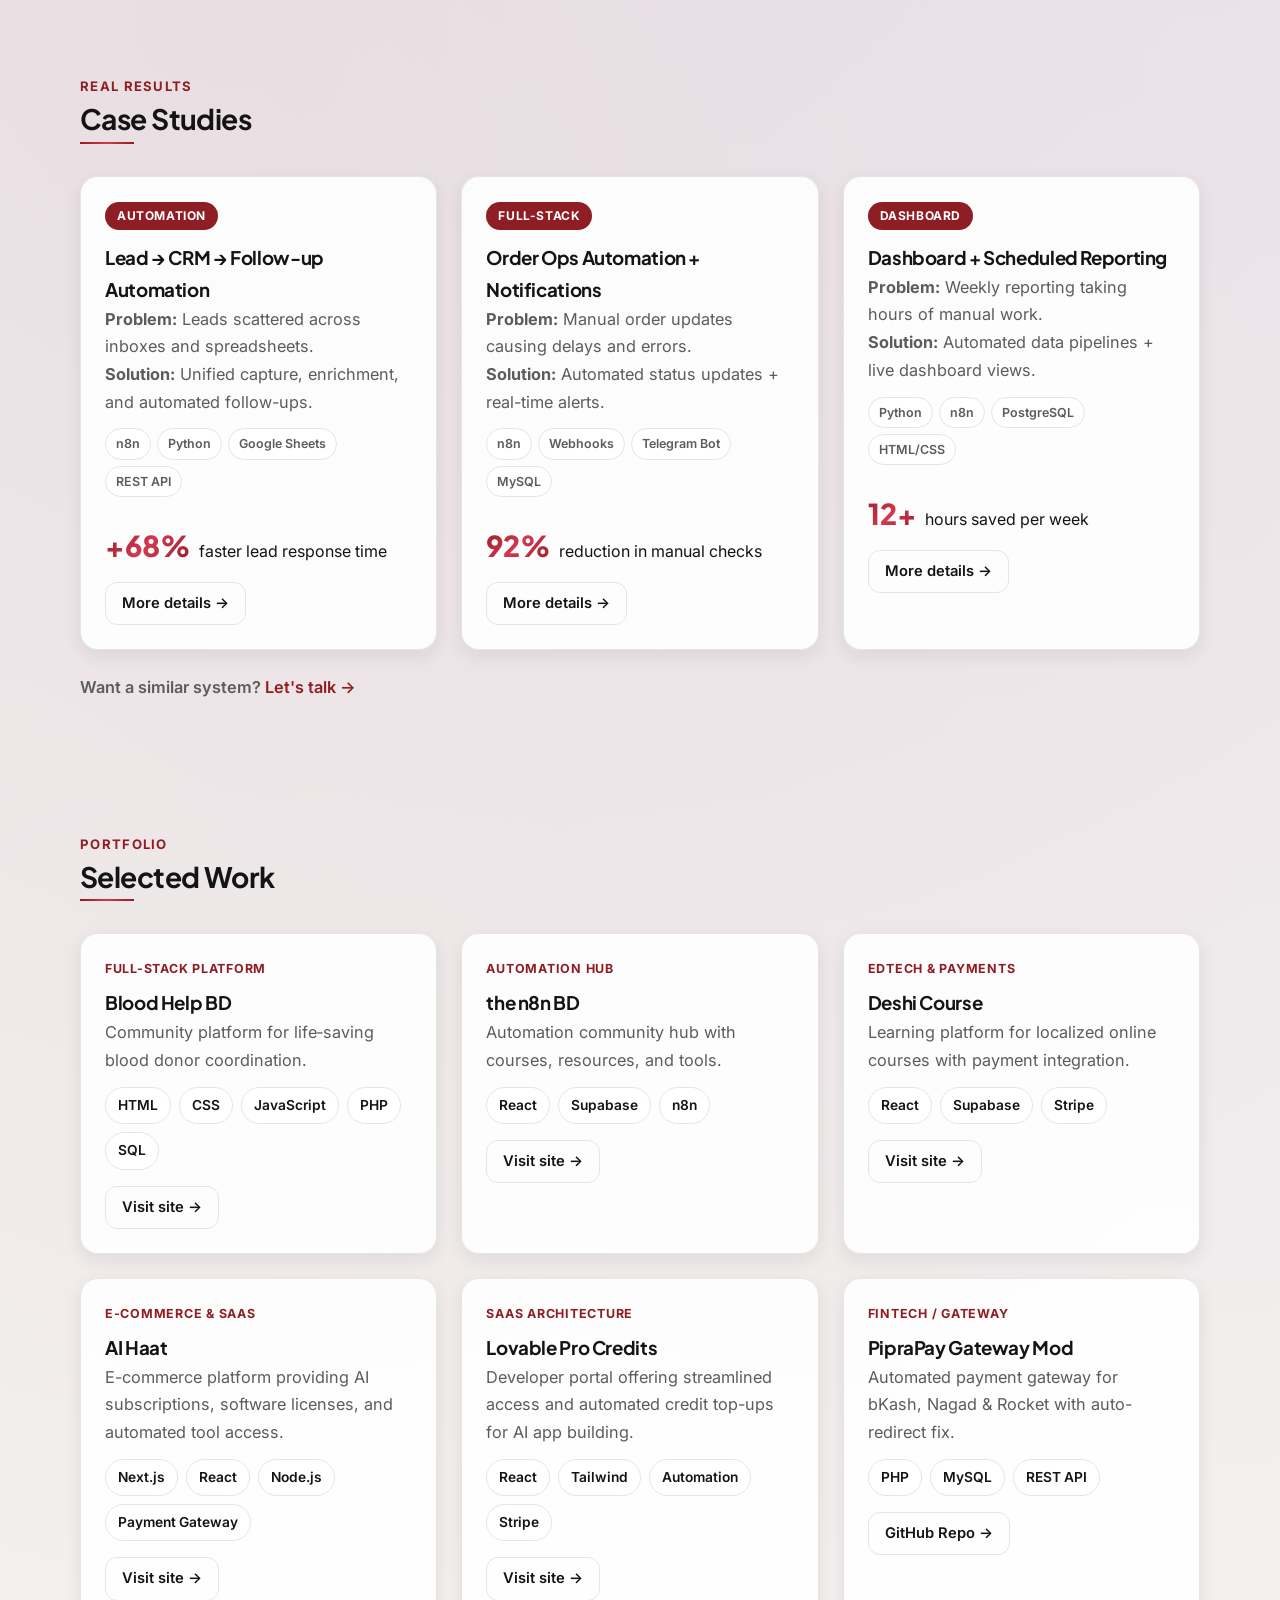
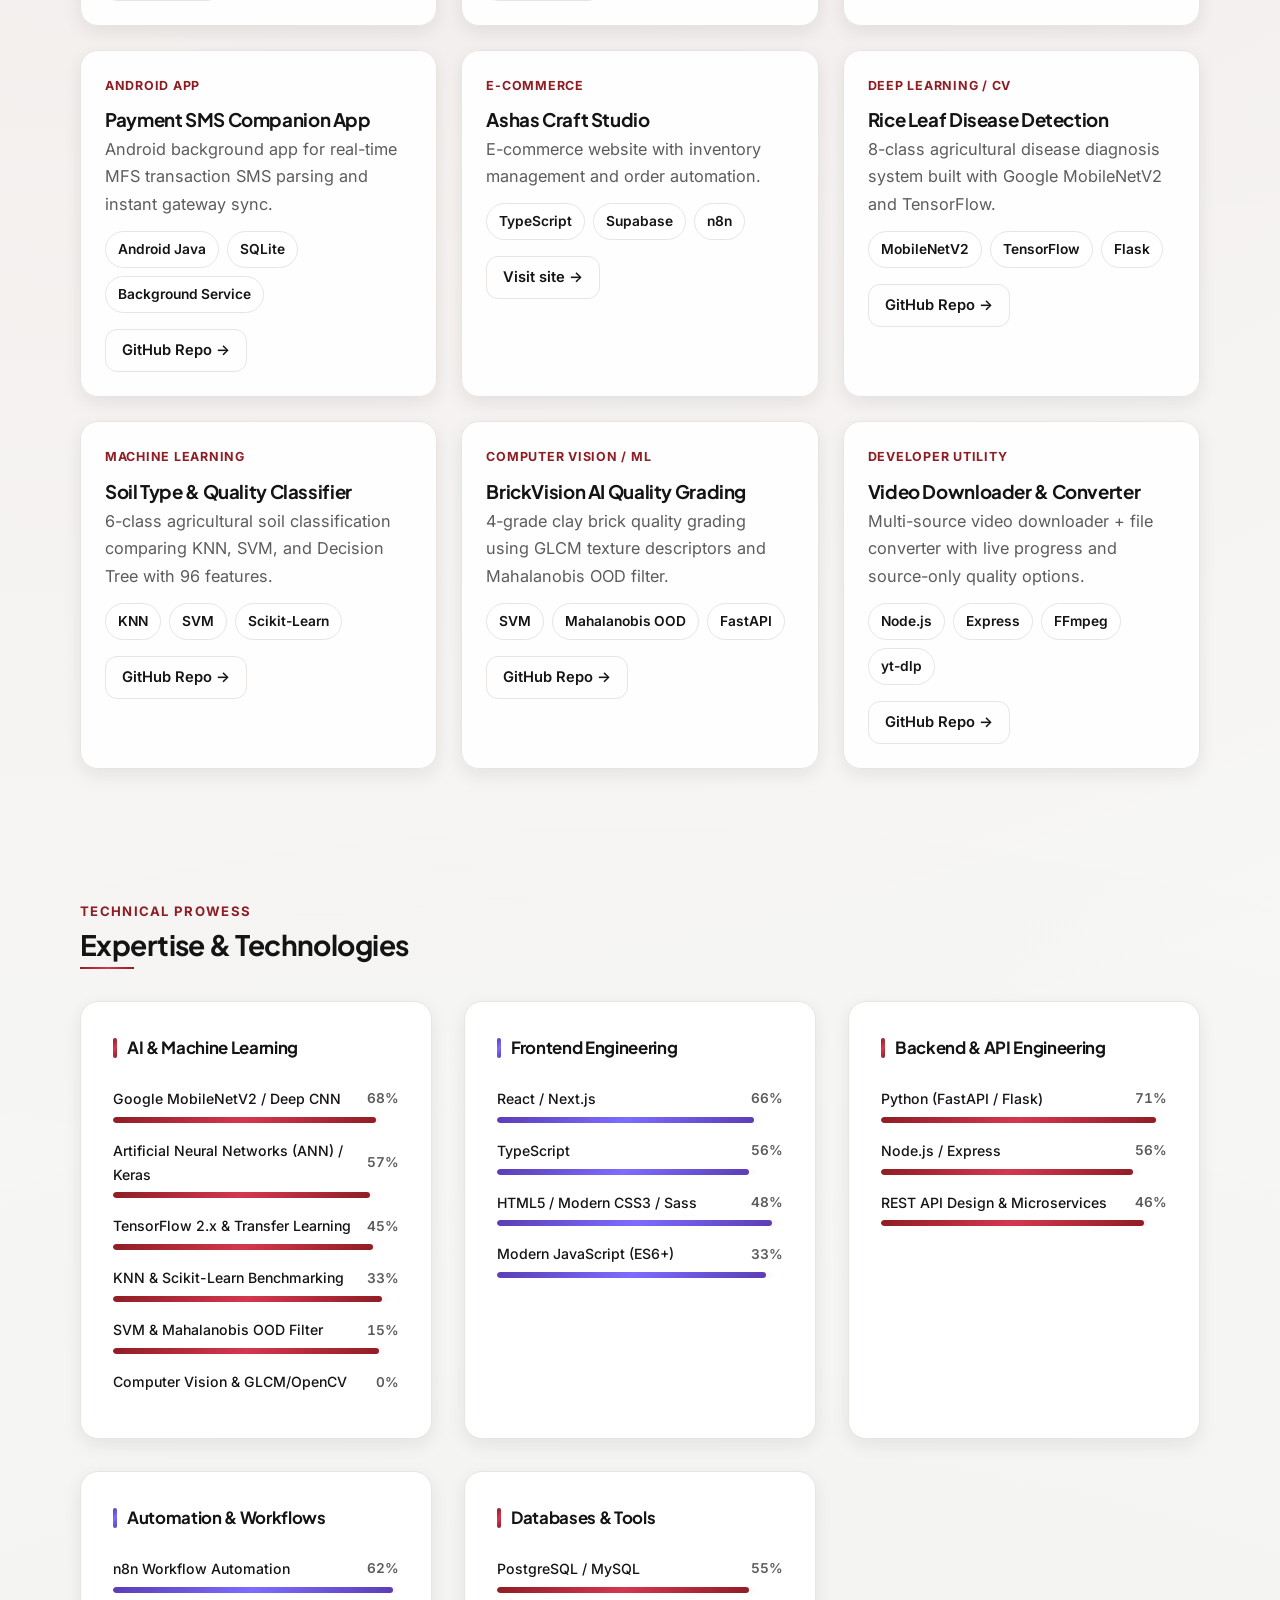
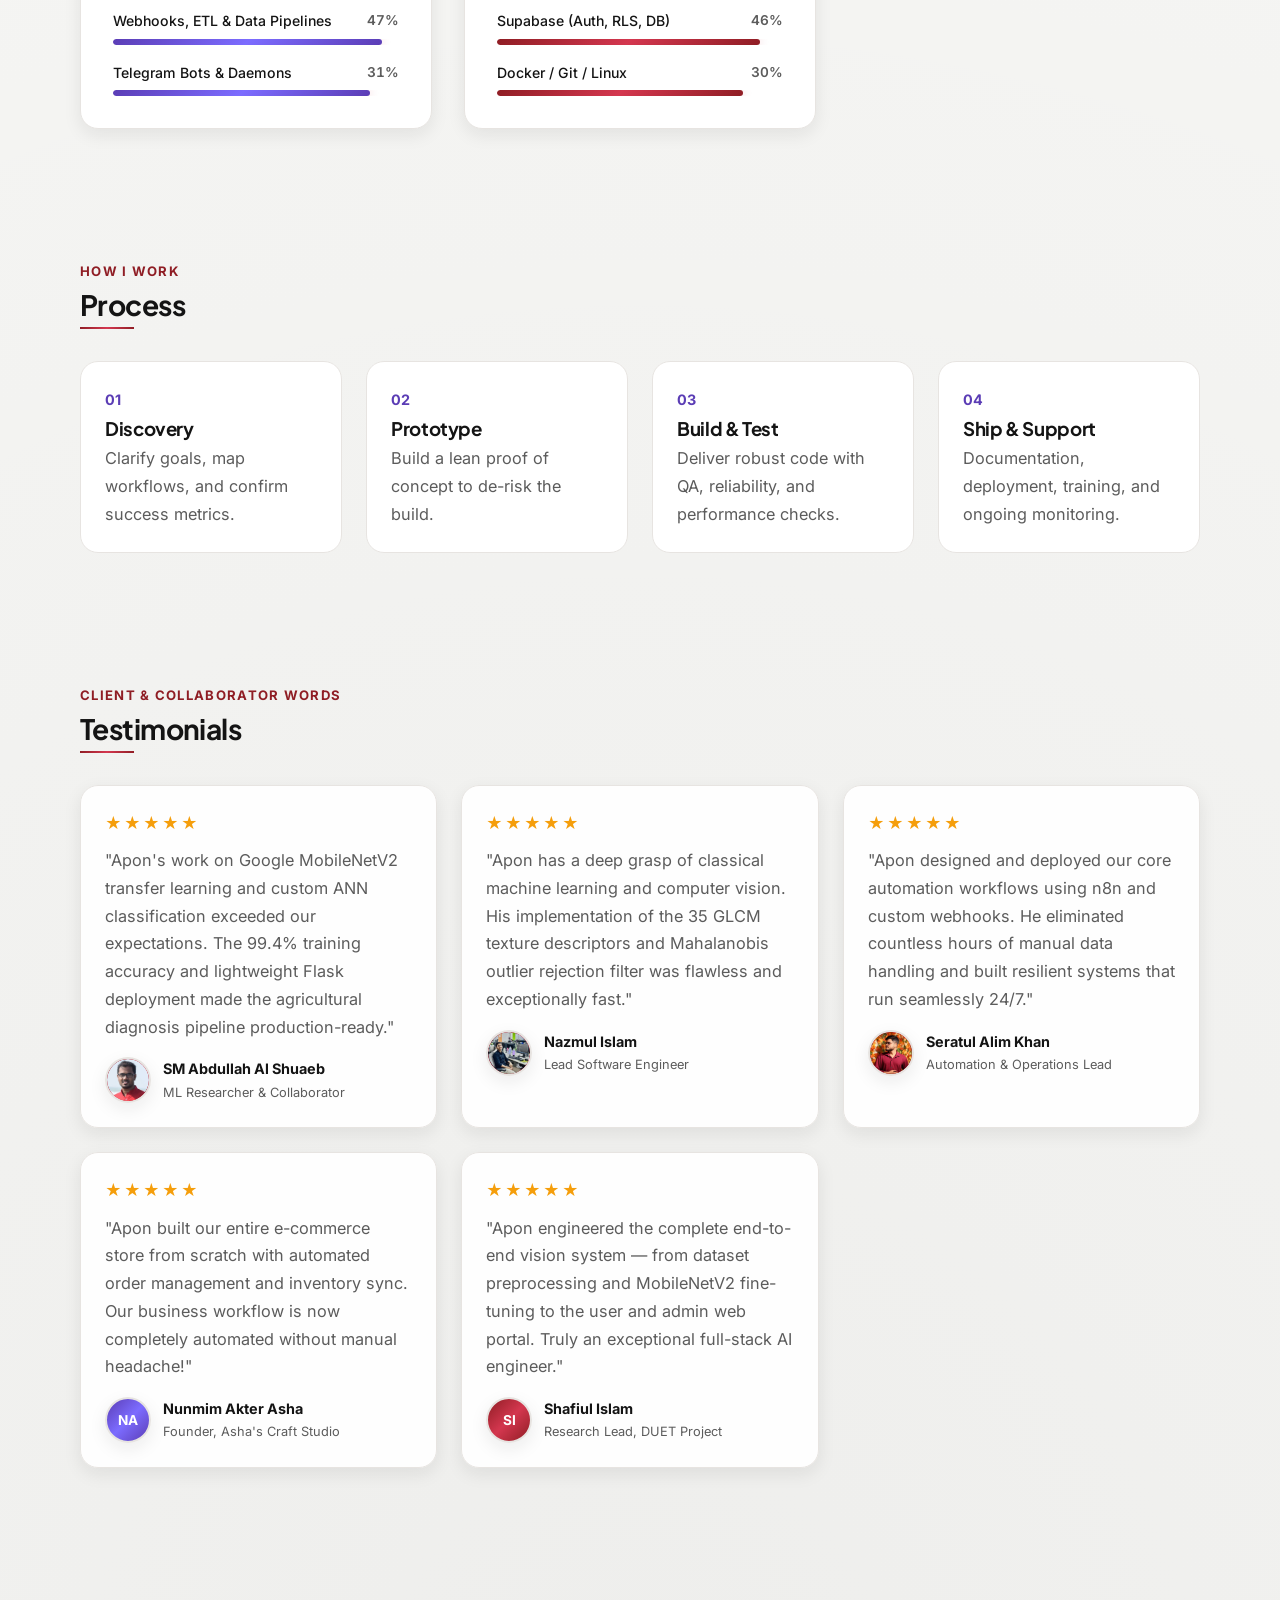
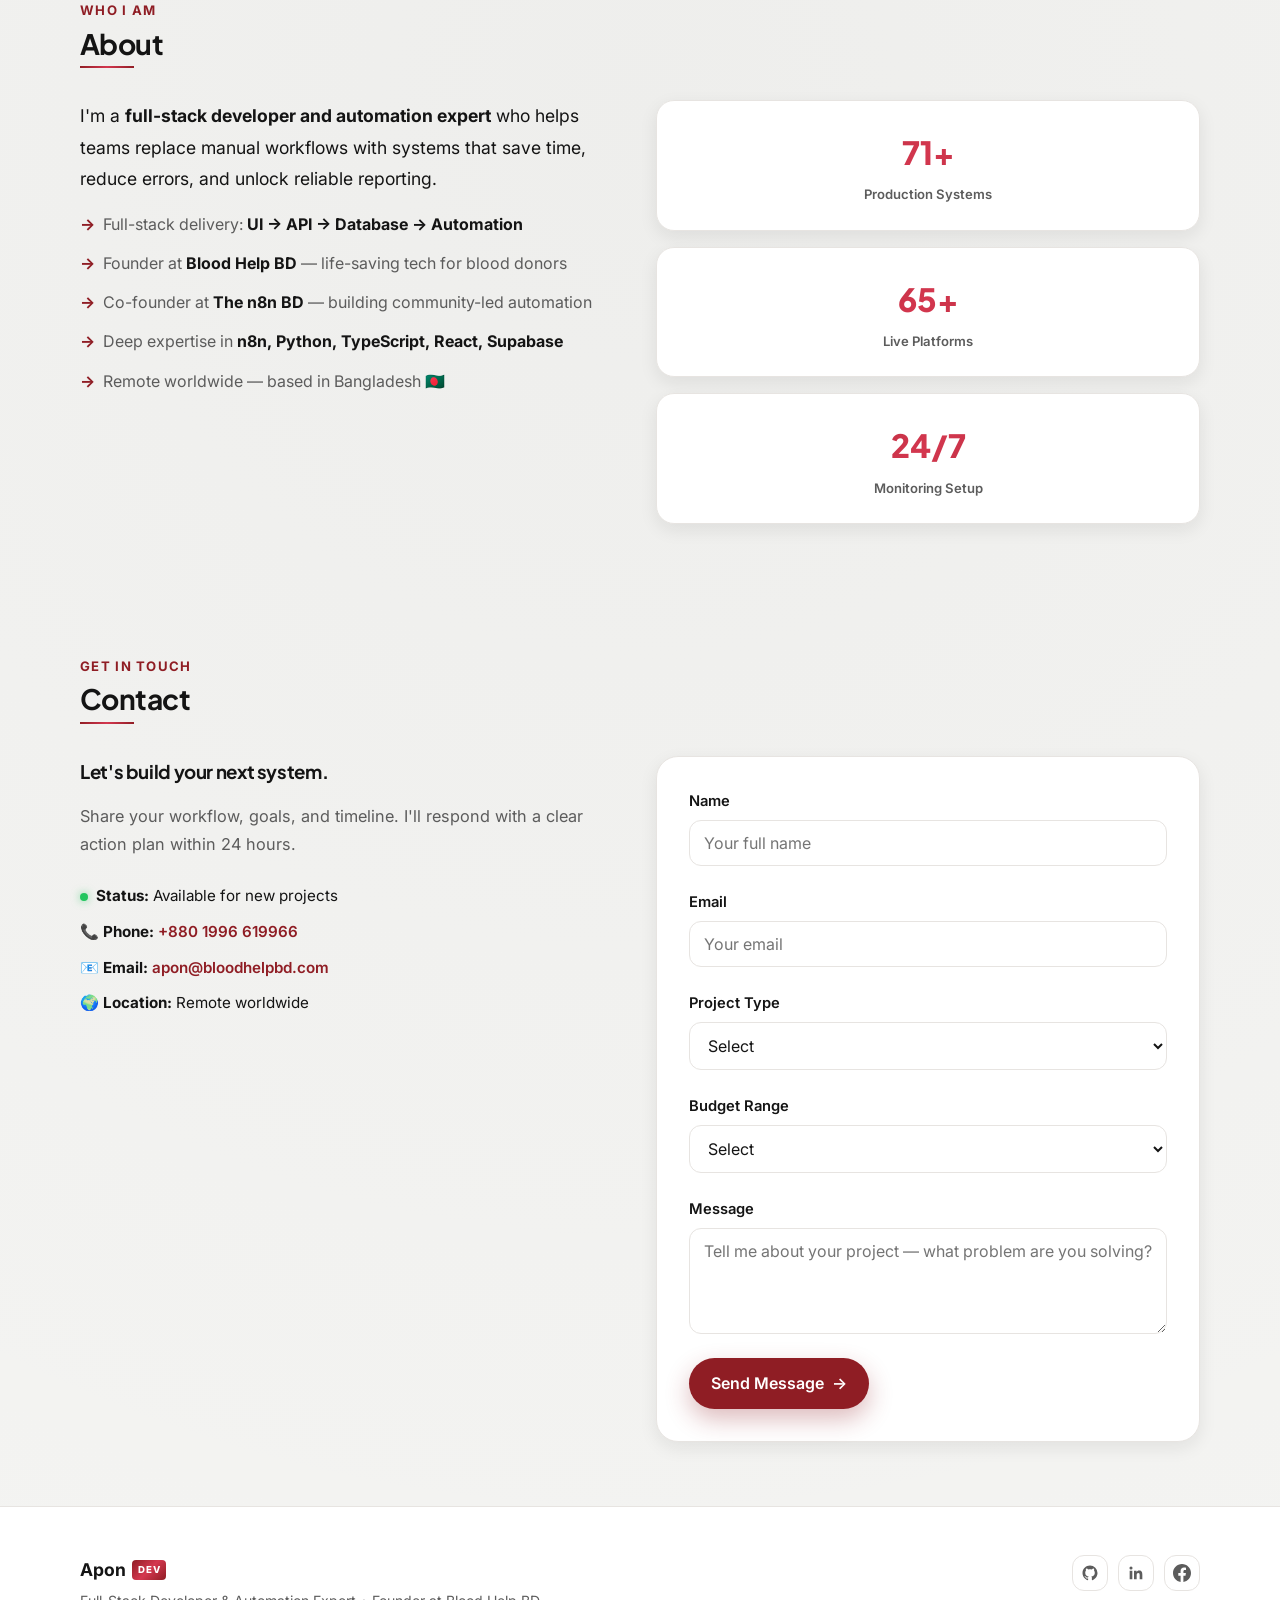
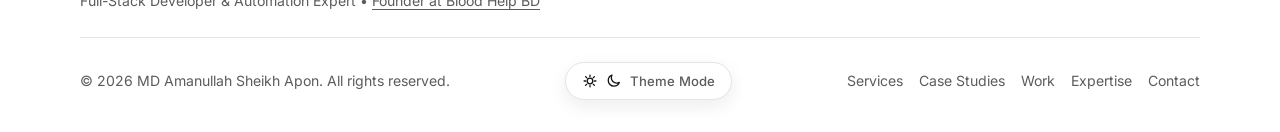
==== commit 50513f0c: "fix: remove status badge pill and waving emoji per user request" ====
--- a/index.html
+++ b/index.html
@@ -657,12 +657,8 @@
         <!-- BELOW ON MOBILE / LEFT ON DESKTOP: HERO CONTENT -->
         <div class="hero-content">
           <div class="hero-headline">
-            <div class="hero-status-pill">
-              <span class="status-pulse-dot"></span>
-              <span class="status-text">Available for Full-Stack & AI Projects</span>
-            </div>
             <h1>
-              <span class="headline-greeting">Hi, I'm Apon <span class="wave-emoji" aria-hidden="true">👋</span></span>
+              <span class="headline-greeting">Hi, I'm Apon</span>
               <span class="headline-first gradient-text shimmer-text">Full-Stack Developer</span>
               <span class="headline-amp">&</span>
               <span class="headline-dynamic">
--- a/css/style.css
+++ b/css/style.css
@@ -549,69 +549,6 @@
     }
 }
 
-.hero-status-pill {
-    display: inline-flex;
-    align-items: center;
-    gap: 9px;
-    padding: 6px 14px;
-    border-radius: 999px;
-    background: rgba(255, 255, 255, 0.05);
-    border: 1px solid rgba(255, 255, 255, 0.12);
-    backdrop-filter: blur(12px);
-    -webkit-backdrop-filter: blur(12px);
-    font-size: 0.84rem;
-    font-weight: 500;
-    color: #e2e8f0;
-    margin-bottom: 12px;
-    box-shadow: 0 4px 18px rgba(0, 0, 0, 0.25);
-    transition: transform 0.3s ease, border-color 0.3s ease, box-shadow 0.3s ease;
-    width: fit-content;
-}
-
-.hero-status-pill:hover {
-    transform: translateY(-2px);
-    border-color: rgba(16, 185, 129, 0.5);
-    box-shadow: 0 6px 20px rgba(16, 185, 129, 0.18);
-}
-
-.status-pulse-dot {
-    width: 8px;
-    height: 8px;
-    border-radius: 50%;
-    background: #10b981;
-    box-shadow: 0 0 10px #10b981;
-    animation: pulse-beacon 2s infinite ease-in-out;
-}
-
-@keyframes pulse-beacon {
-    0%, 100% {
-        transform: scale(1);
-        opacity: 1;
-        box-shadow: 0 0 8px #10b981;
-    }
-    50% {
-        transform: scale(1.35);
-        opacity: 0.7;
-        box-shadow: 0 0 16px #10b981;
-    }
-}
-
-.wave-emoji {
-    display: inline-block;
-    transform-origin: 70% 70%;
-    animation: wave-animation 2.6s infinite ease-in-out;
-    cursor: default;
-    margin-left: 2px;
-}
-
-@keyframes wave-animation {
-    0%, 60%, 100% { transform: rotate(0deg); }
-    10%, 30% { transform: rotate(14deg); }
-    20% { transform: rotate(-8deg); }
-    40% { transform: rotate(-4deg); }
-    50% { transform: rotate(10deg); }
-}
-
 .headline-dynamic {
     display: inline-block;
     min-height: 1.15em;
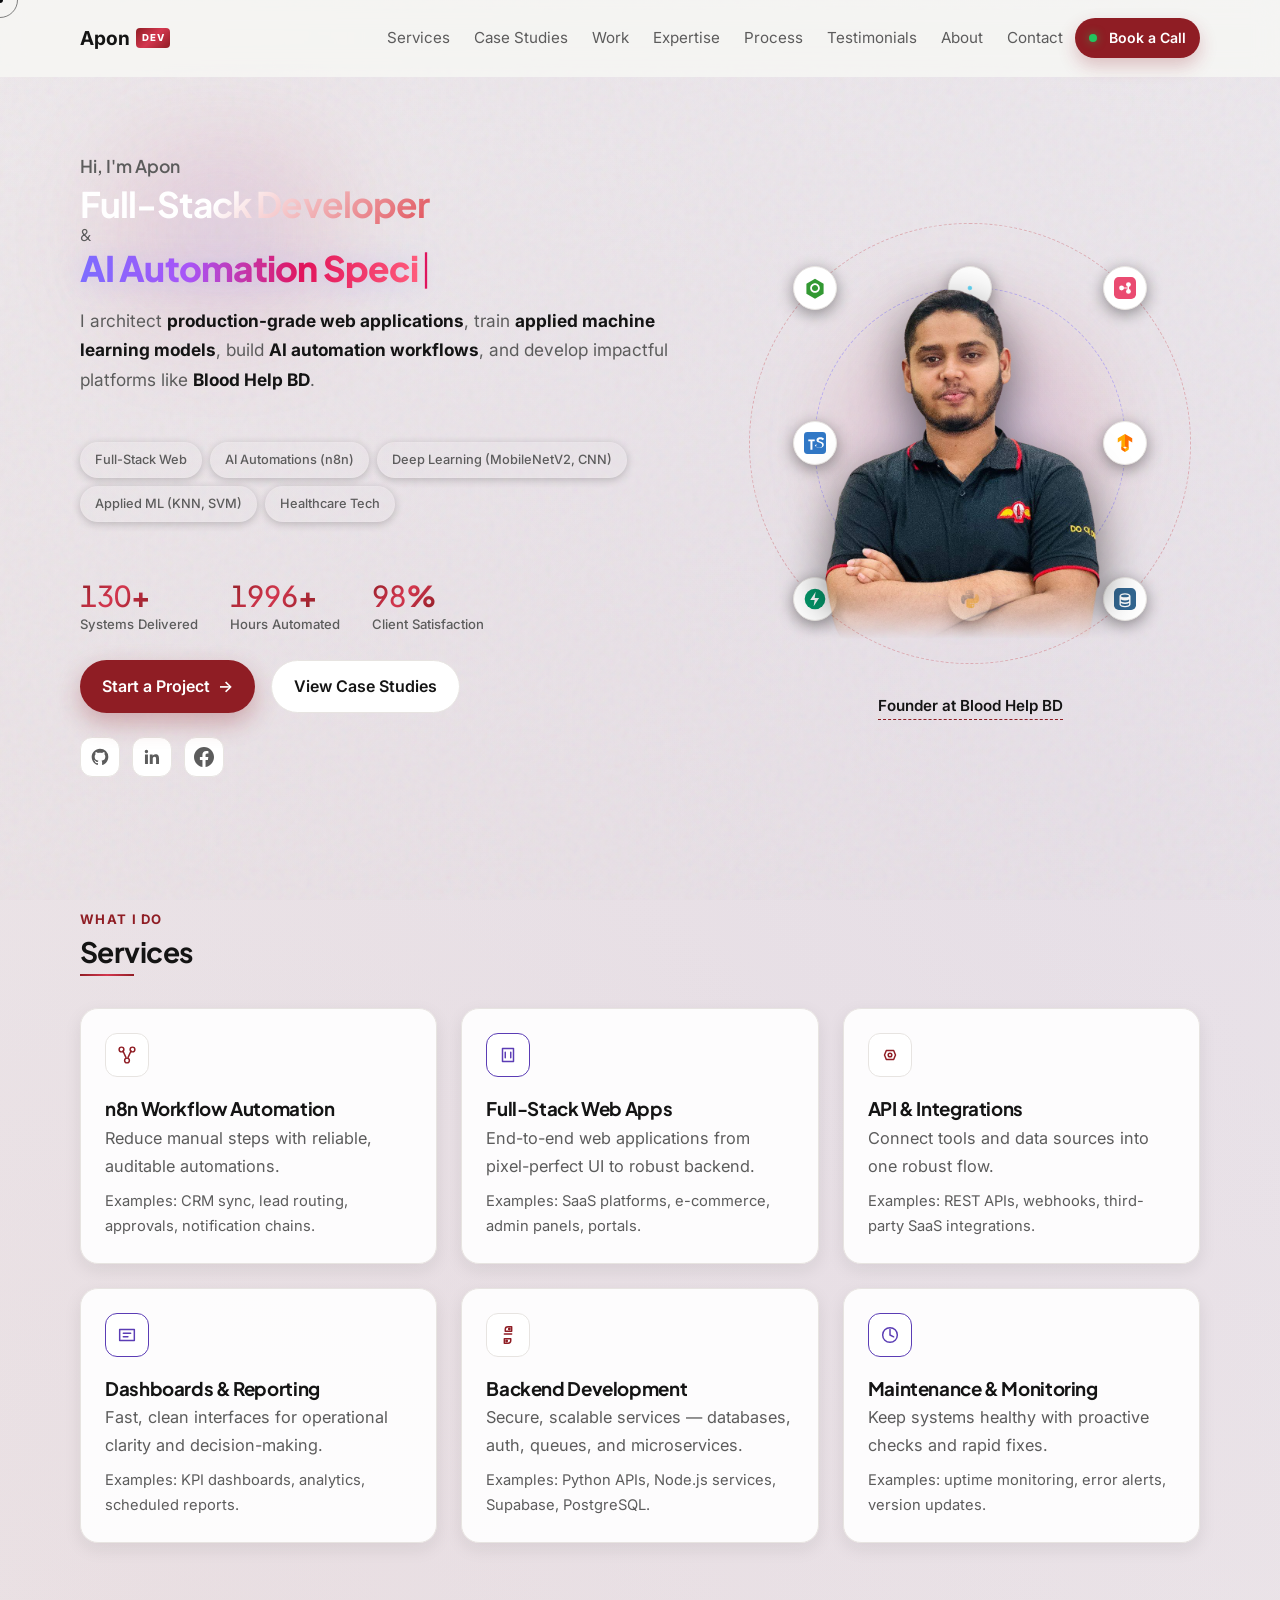
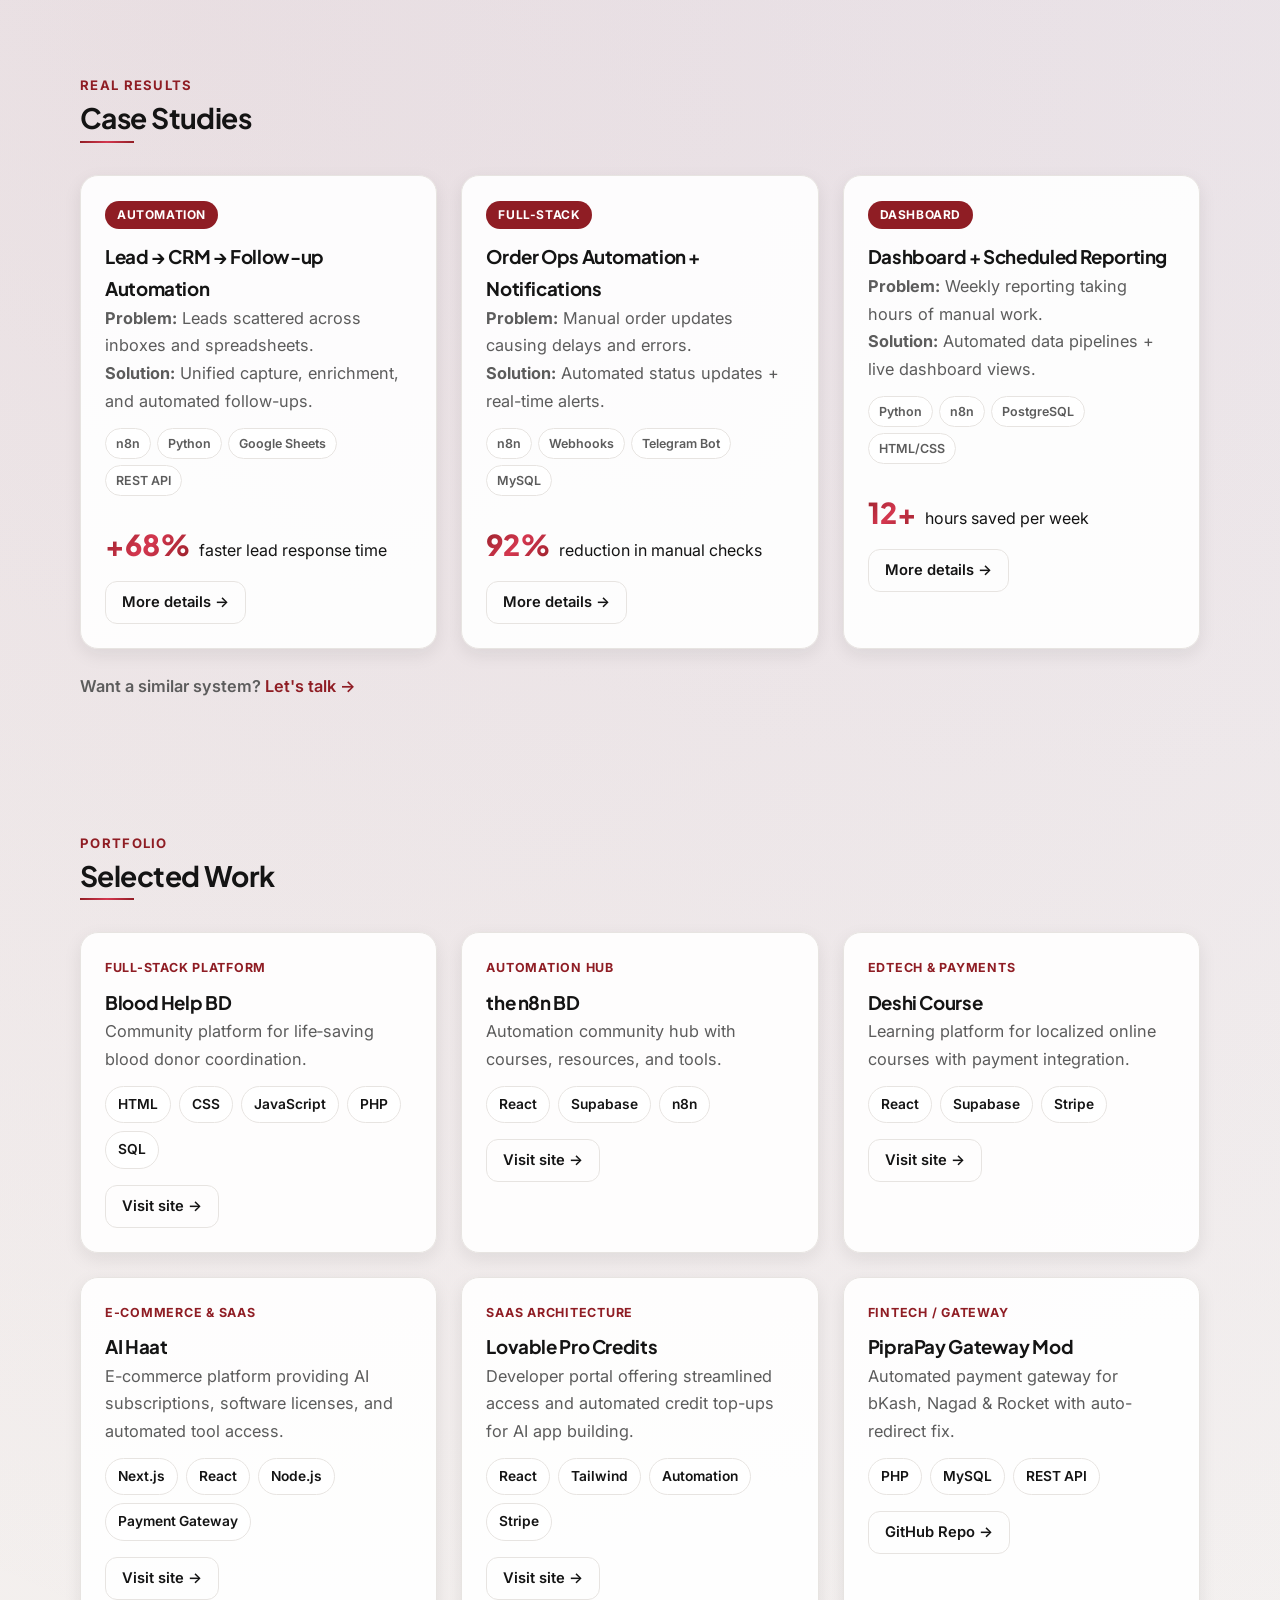
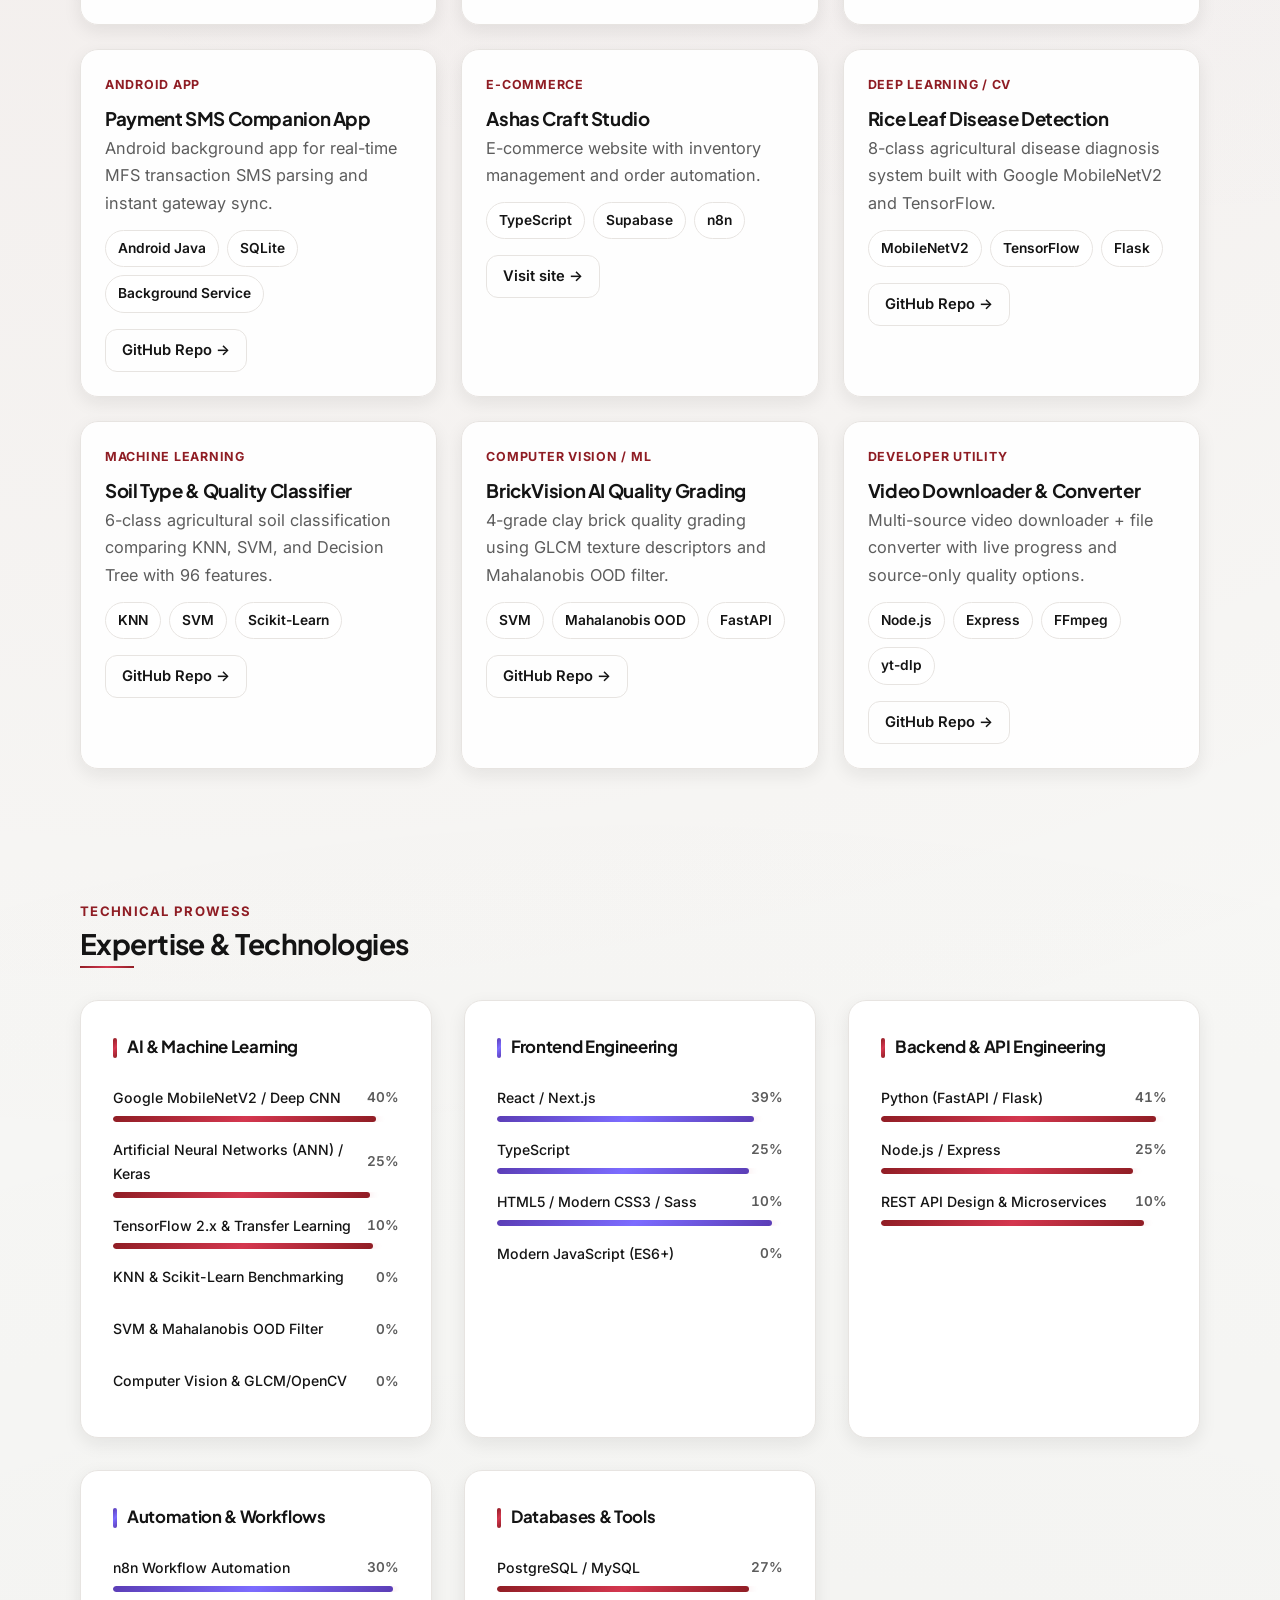
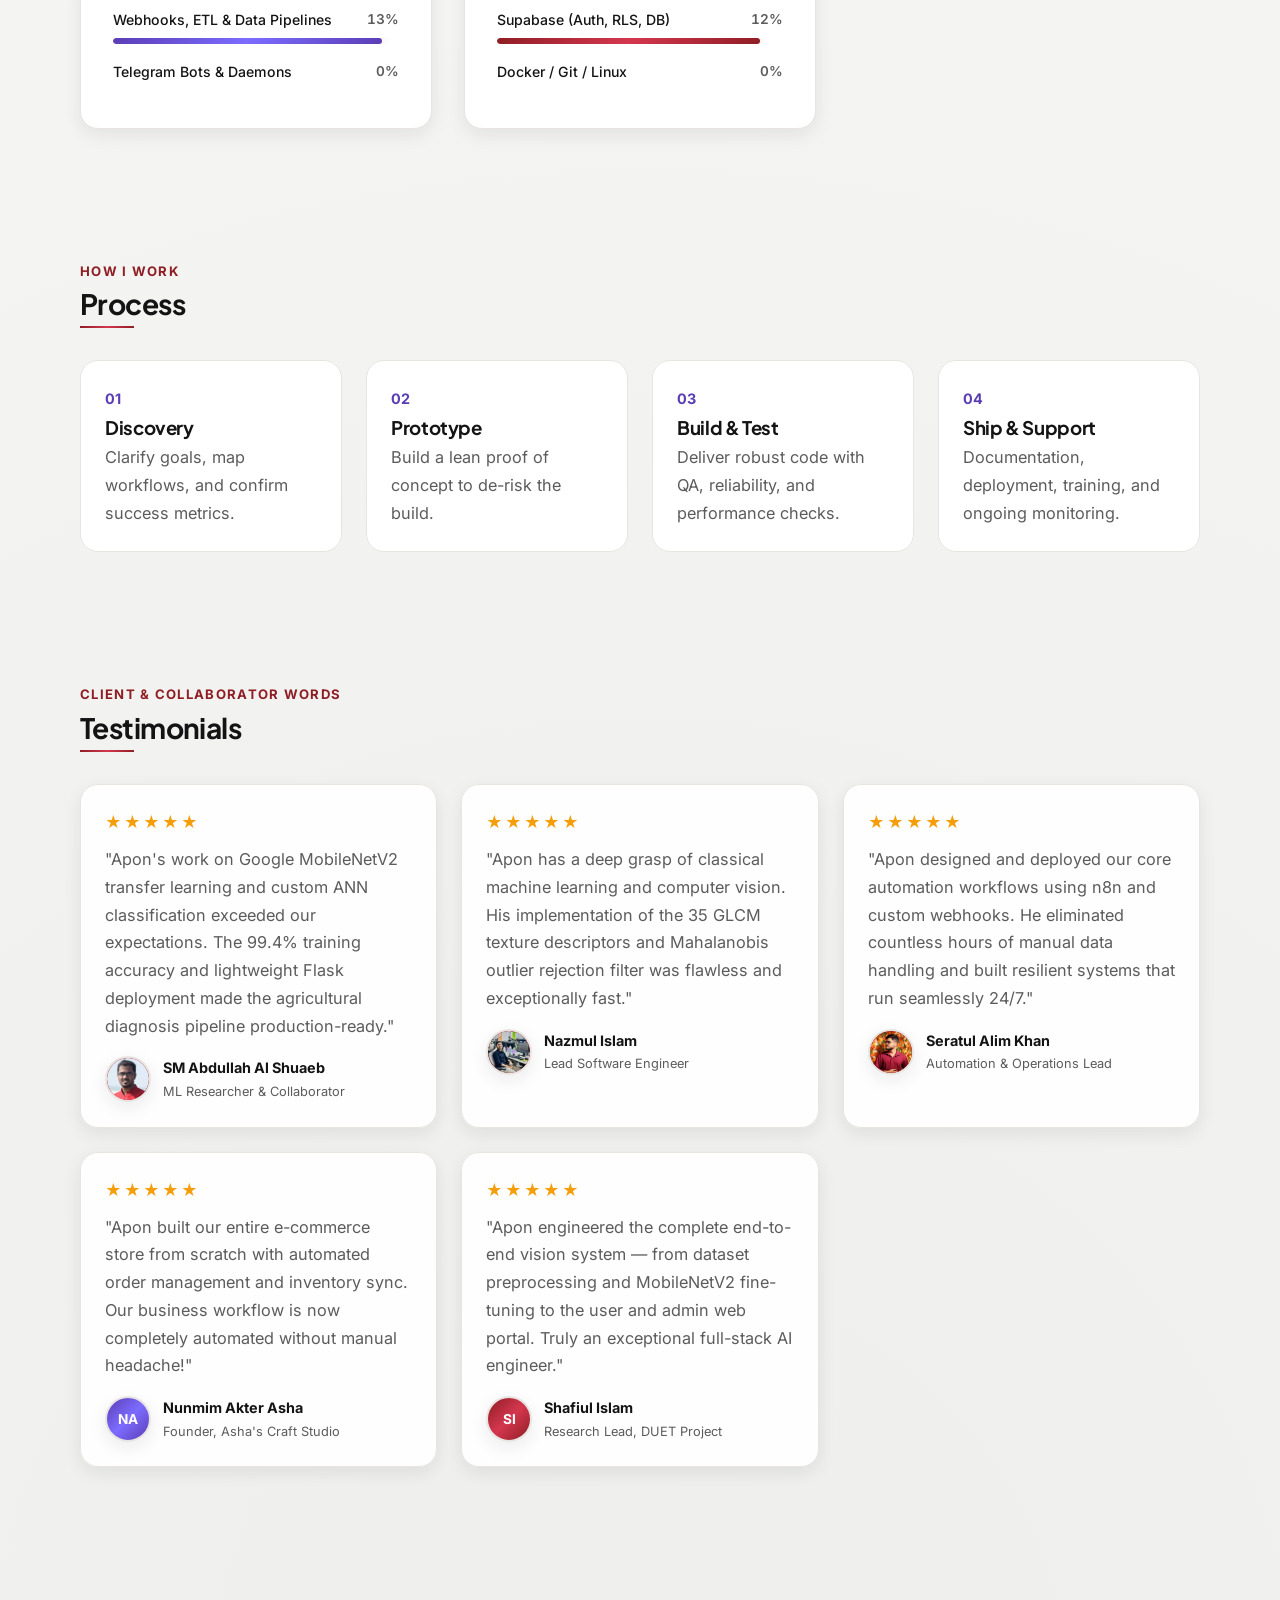
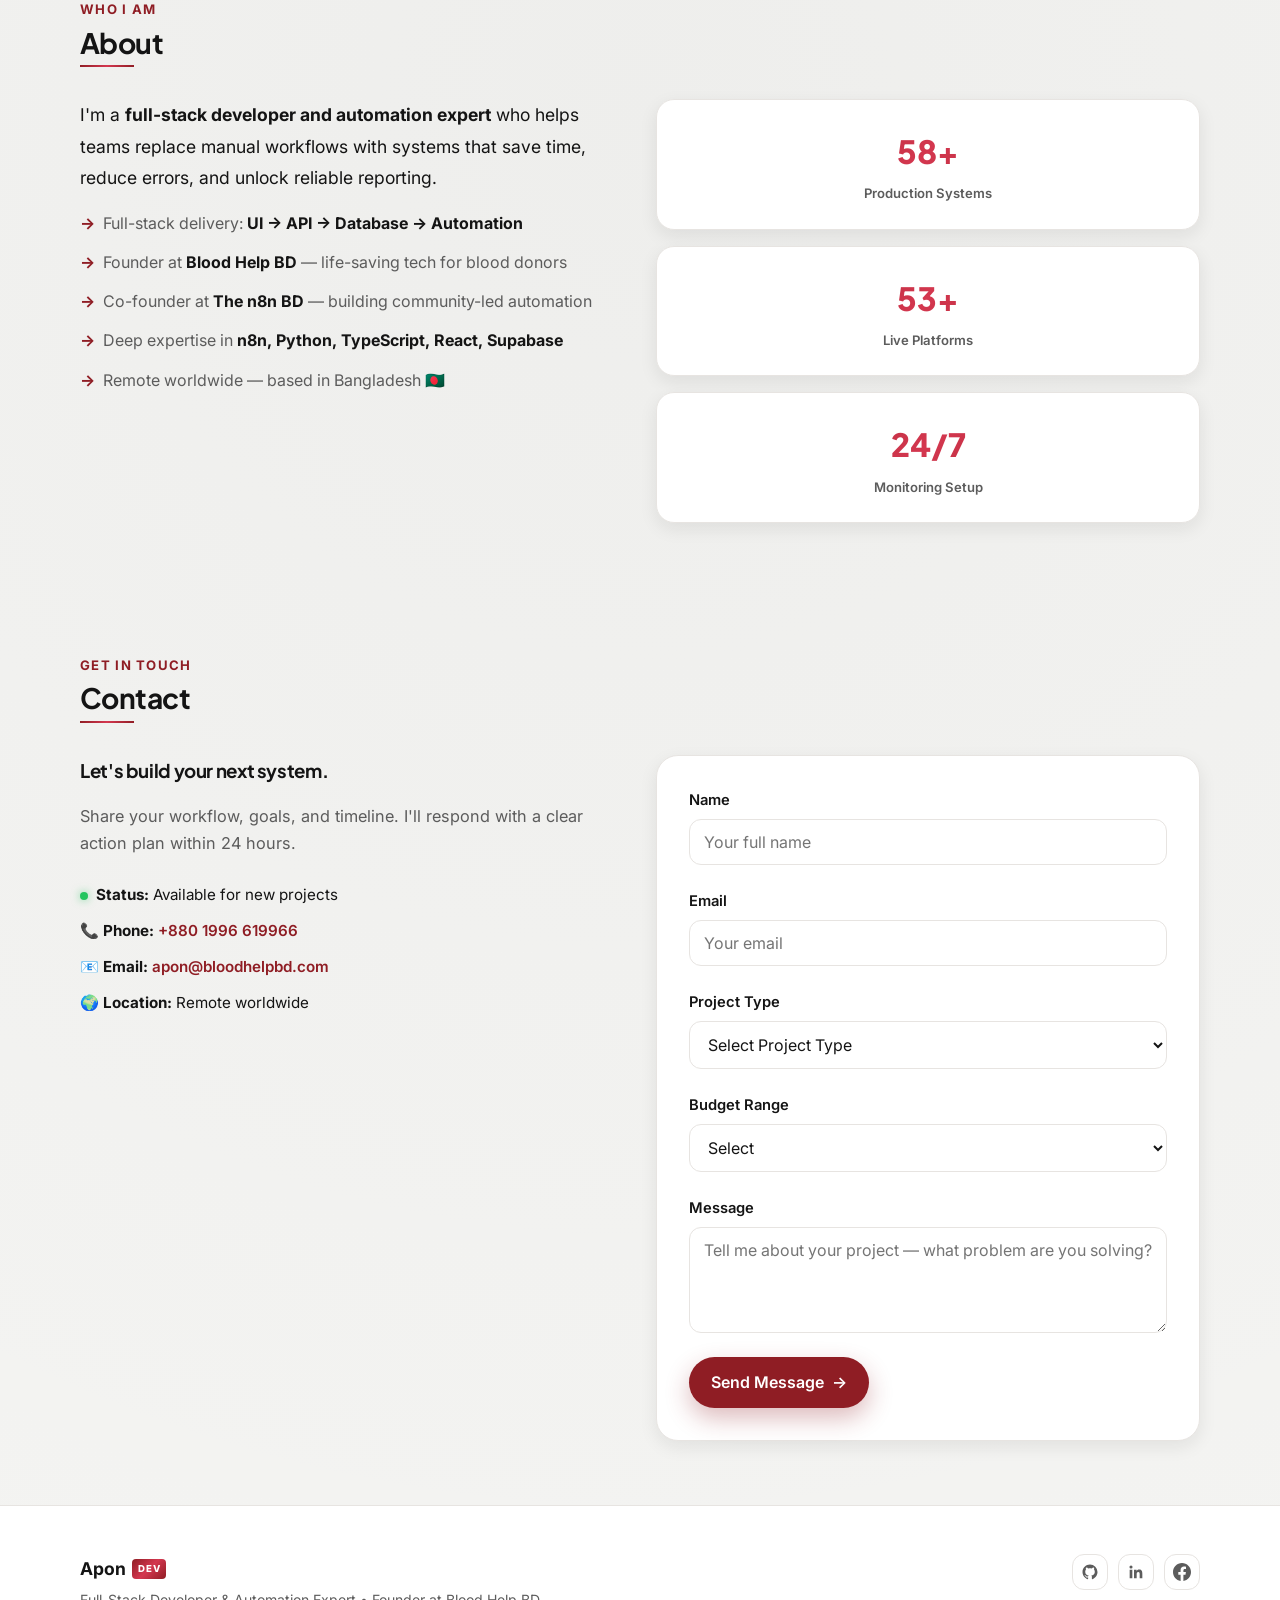
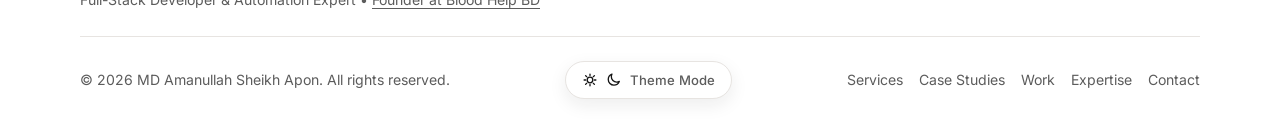
==== commit 4e649943: "feat: add Machine Learning project types to contact form and extend skill bar animation duration to " ====
--- a/index.html
+++ b/index.html
@@ -1386,11 +1386,14 @@
             <div class="form-field">
               <label for="project-type">Project Type</label>
               <select id="project-type" name="projectType" required>
-                <option value="">Select</option>
-                <option>Full-Stack Web App</option>
-                <option>Automation & Workflow</option>
-                <option>API & Integration</option>
-                <option>Dashboard / Reporting</option>
+                <option value="">Select Project Type</option>
+                <option>Machine Learning & Deep Learning Model</option>
+                <option>AI Automation & Intelligent Workflows</option>
+                <option>Computer Vision & Image Processing</option>
+                <option>Full-Stack Web Application</option>
+                <option>API & Backend Engineering</option>
+                <option>Dashboard & Analytics Platform</option>
+                <option>AI / Tech Consultation</option>
                 <option>Maintenance & Support</option>
               </select>
               <span class="field-error" id="project-type-error">Please select a project type</span>
--- a/css/style.css
+++ b/css/style.css
@@ -489,7 +489,7 @@
 }
 
 .hero-content {
-    max-width: 640px;
+    max-width: 740px;
 }
 
 .hero-label {
@@ -549,17 +549,62 @@
     }
 }
 
+/* Continuous Smooth Gradient Sweep */
+@keyframes continuousGradientSweep {
+    0% {
+        background-position: 0% center;
+    }
+    100% {
+        background-position: 200% center;
+    }
+}
+
+.headline-first {
+    display: block;
+    white-space: nowrap;
+    font-size: clamp(1.65rem, 2.75vw, 2.95rem);
+    line-height: 1.15;
+    letter-spacing: -0.025em;
+}
+
 .headline-dynamic {
+    display: inline-flex;
+    align-items: baseline;
+    white-space: nowrap;
+    font-size: clamp(1.65rem, 2.75vw, 2.95rem);
+    line-height: 1.15;
+    letter-spacing: -0.025em;
+    min-height: 1.2em;
+    position: relative;
+}
+
+#hero-typewriter {
+    background: linear-gradient(
+        90deg,
+        #7c6cff 0%,
+        #a855f7 16%,
+        #e1145b 33%,
+        #ff5c7c 50%,
+        #f59e0b 66%,
+        #06b6d4 83%,
+        #7c6cff 100%
+    );
+    background-size: 200% 100%;
+    -webkit-background-clip: text;
+    -webkit-text-fill-color: transparent;
+    background-clip: text;
+    animation: continuousGradientSweep 6s linear infinite;
     display: inline-block;
-    min-height: 1.15em;
-    position: relative;
+    white-space: nowrap;
+    font-weight: 800;
+    filter: drop-shadow(0 2px 14px rgba(124, 108, 255, 0.25));
 }
 
 .typewriter-cursor {
     display: inline-block;
     margin-left: 3px;
     font-weight: 300;
-    color: #7c6cff;
+    color: #e1145b;
     animation: cursor-blink 0.8s infinite;
     vertical-align: baseline;
 }
@@ -569,9 +614,21 @@
     50% { opacity: 0; }
 }
 
-.shimmer-text {
-    background-size: 200% 200% !important;
-    animation: gradient-shift 5s ease infinite alternate !important;
+.gradient-text {
+    background: linear-gradient(
+        90deg,
+        #ffffff 0%,
+        #ffe4e8 25%,
+        #ff4d6d 50%,
+        #ffe4e8 75%,
+        #ffffff 100%
+    );
+    background-size: 200% 100%;
+    -webkit-background-clip: text;
+    -webkit-text-fill-color: transparent;
+    background-clip: text;
+    animation: continuousGradientSweep 8s linear infinite;
+    white-space: nowrap;
 }
 
 
@@ -1305,7 +1362,7 @@
     width: 0;
     border-radius: 999px;
     background: var(--gradient-1);
-    transition: width 1.6s cubic-bezier(0.22, 1, 0.36, 1);
+    transition: width 2.4s cubic-bezier(0.22, 1, 0.36, 1);
     box-shadow: 0 0 10px rgba(212, 55, 79, 0.25);
 }
 
